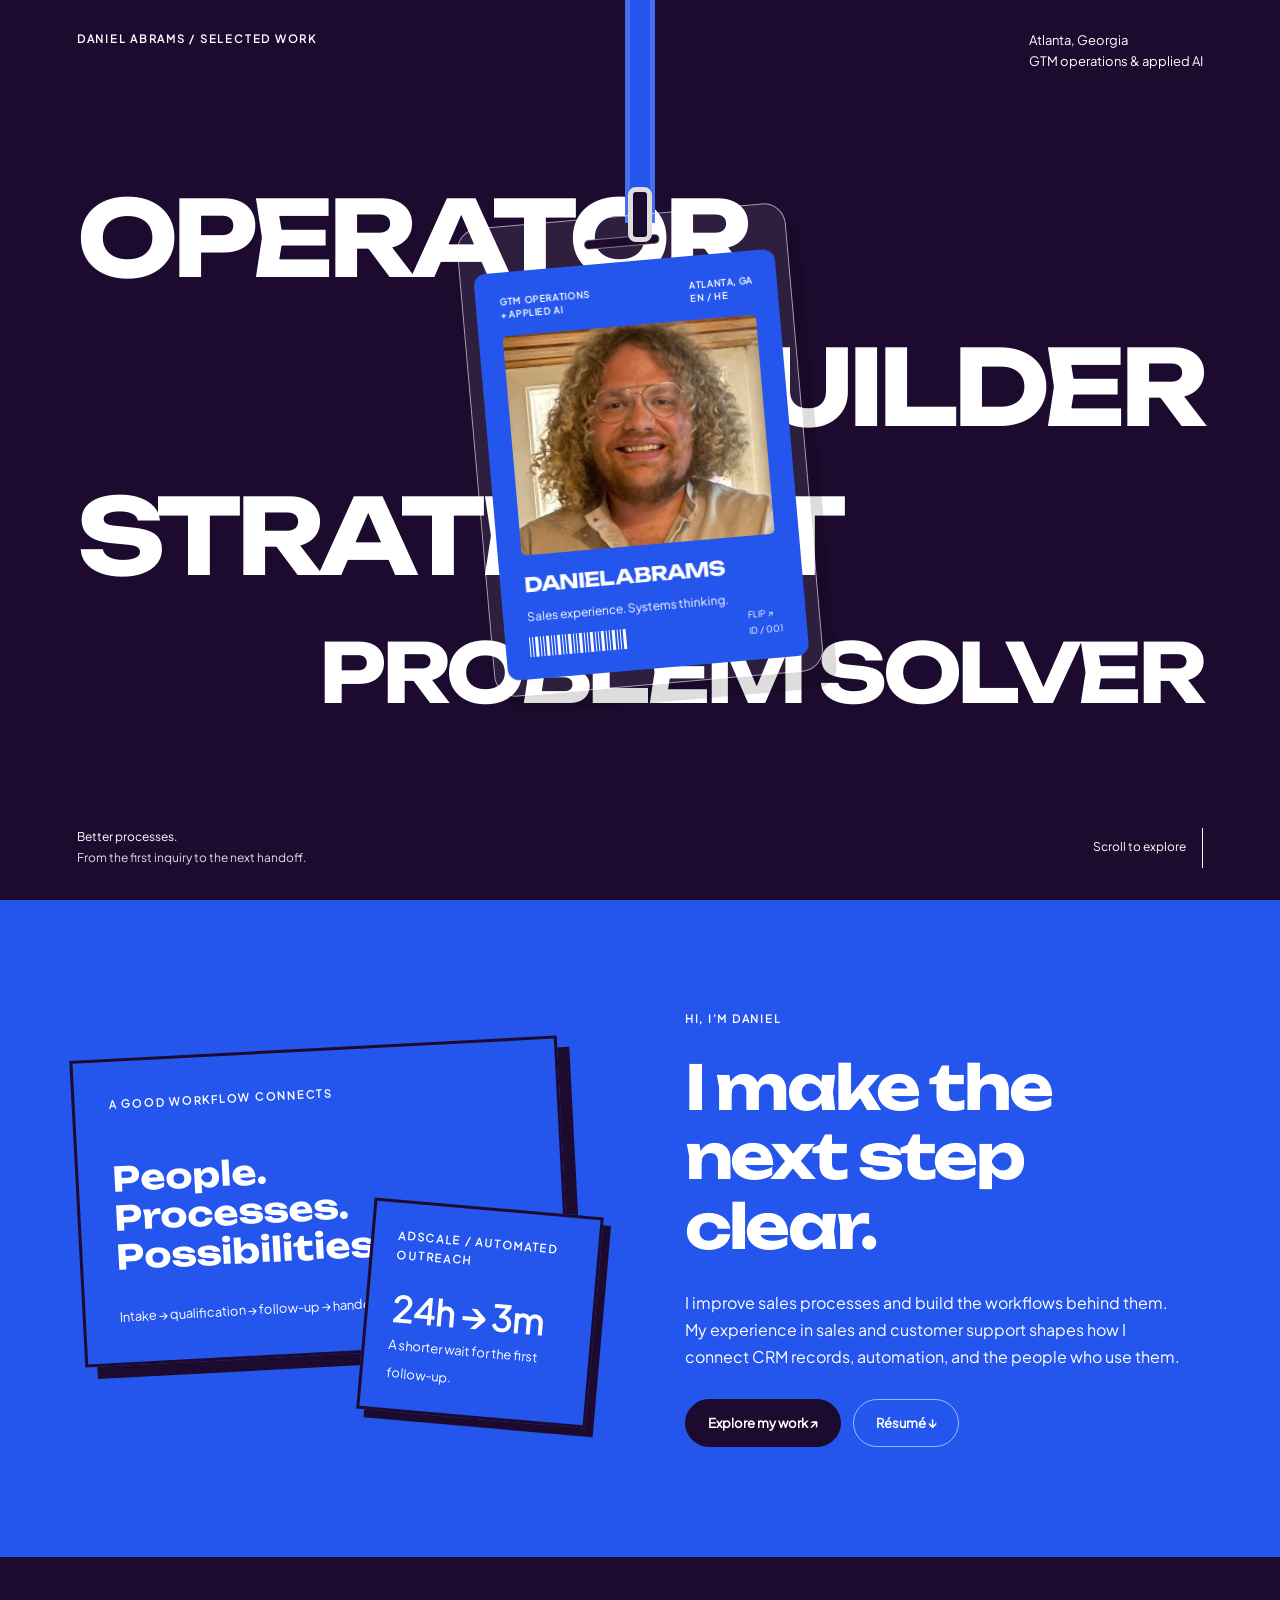
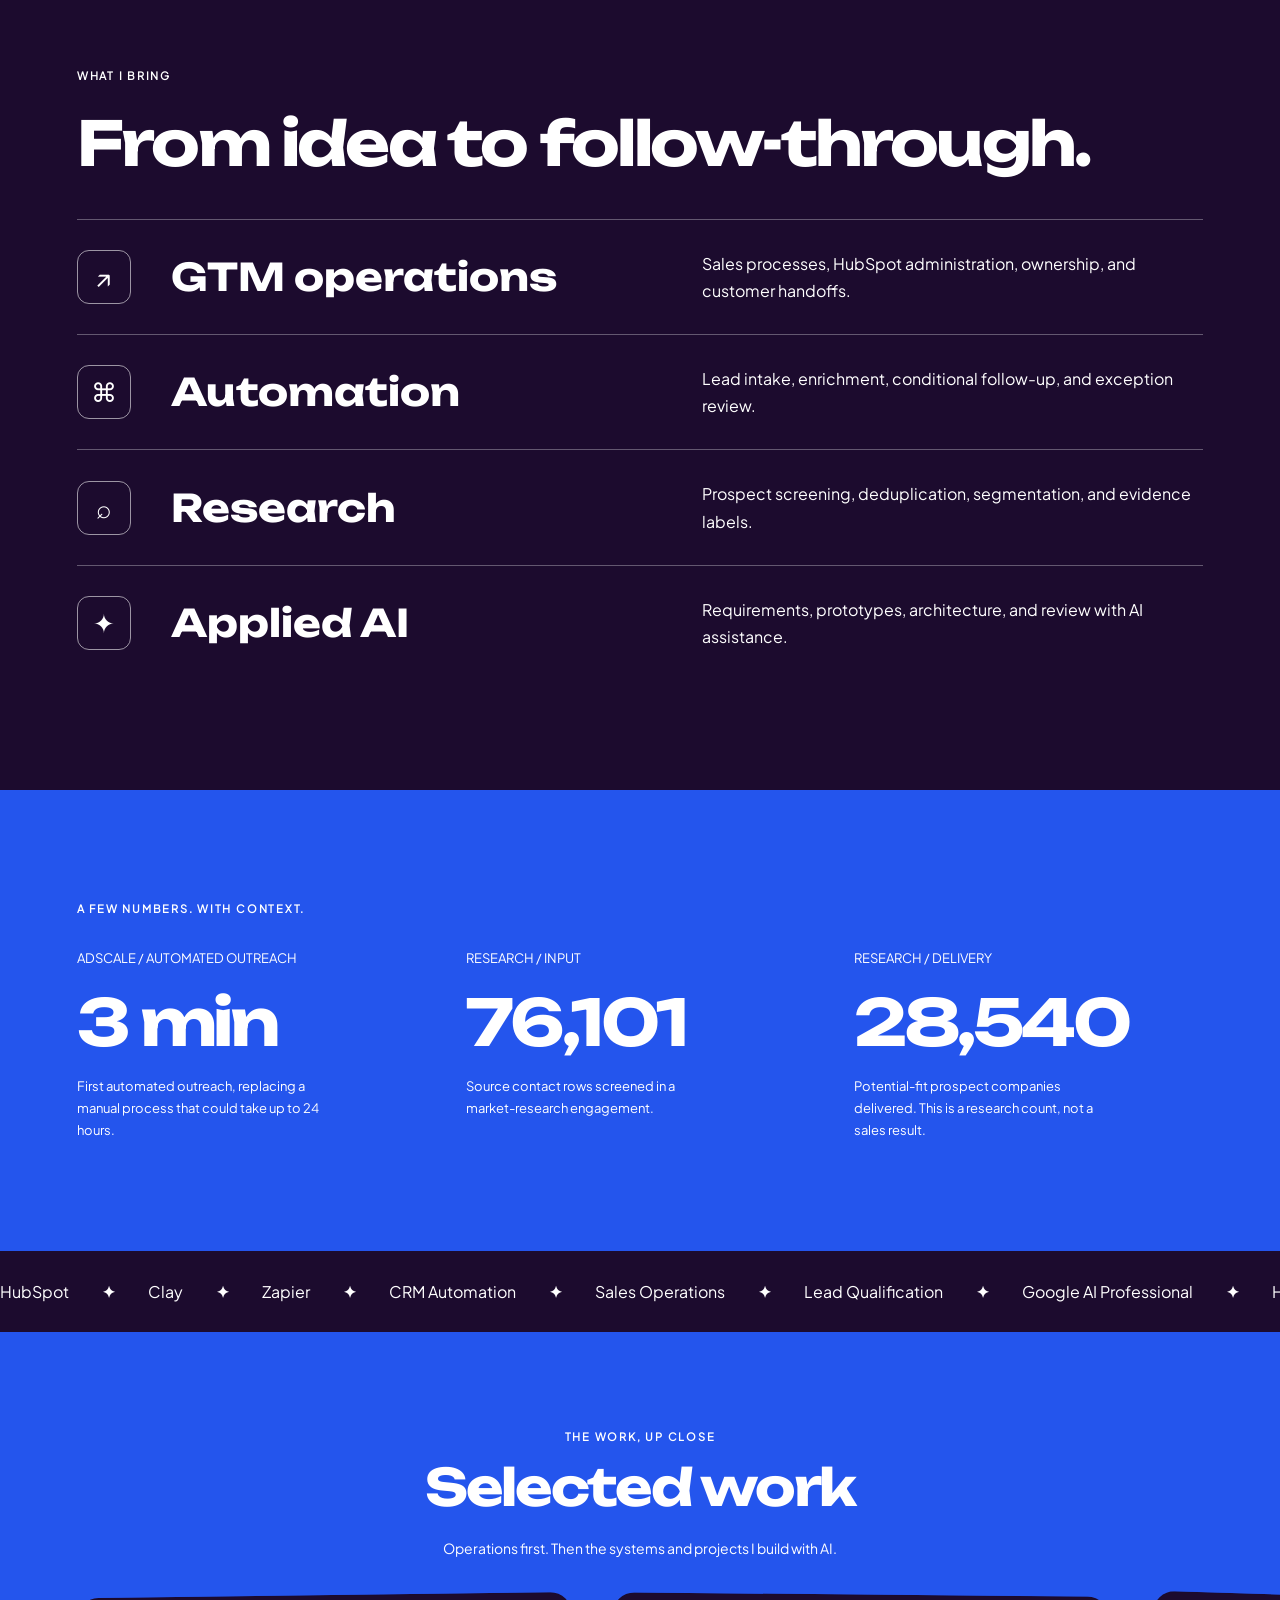
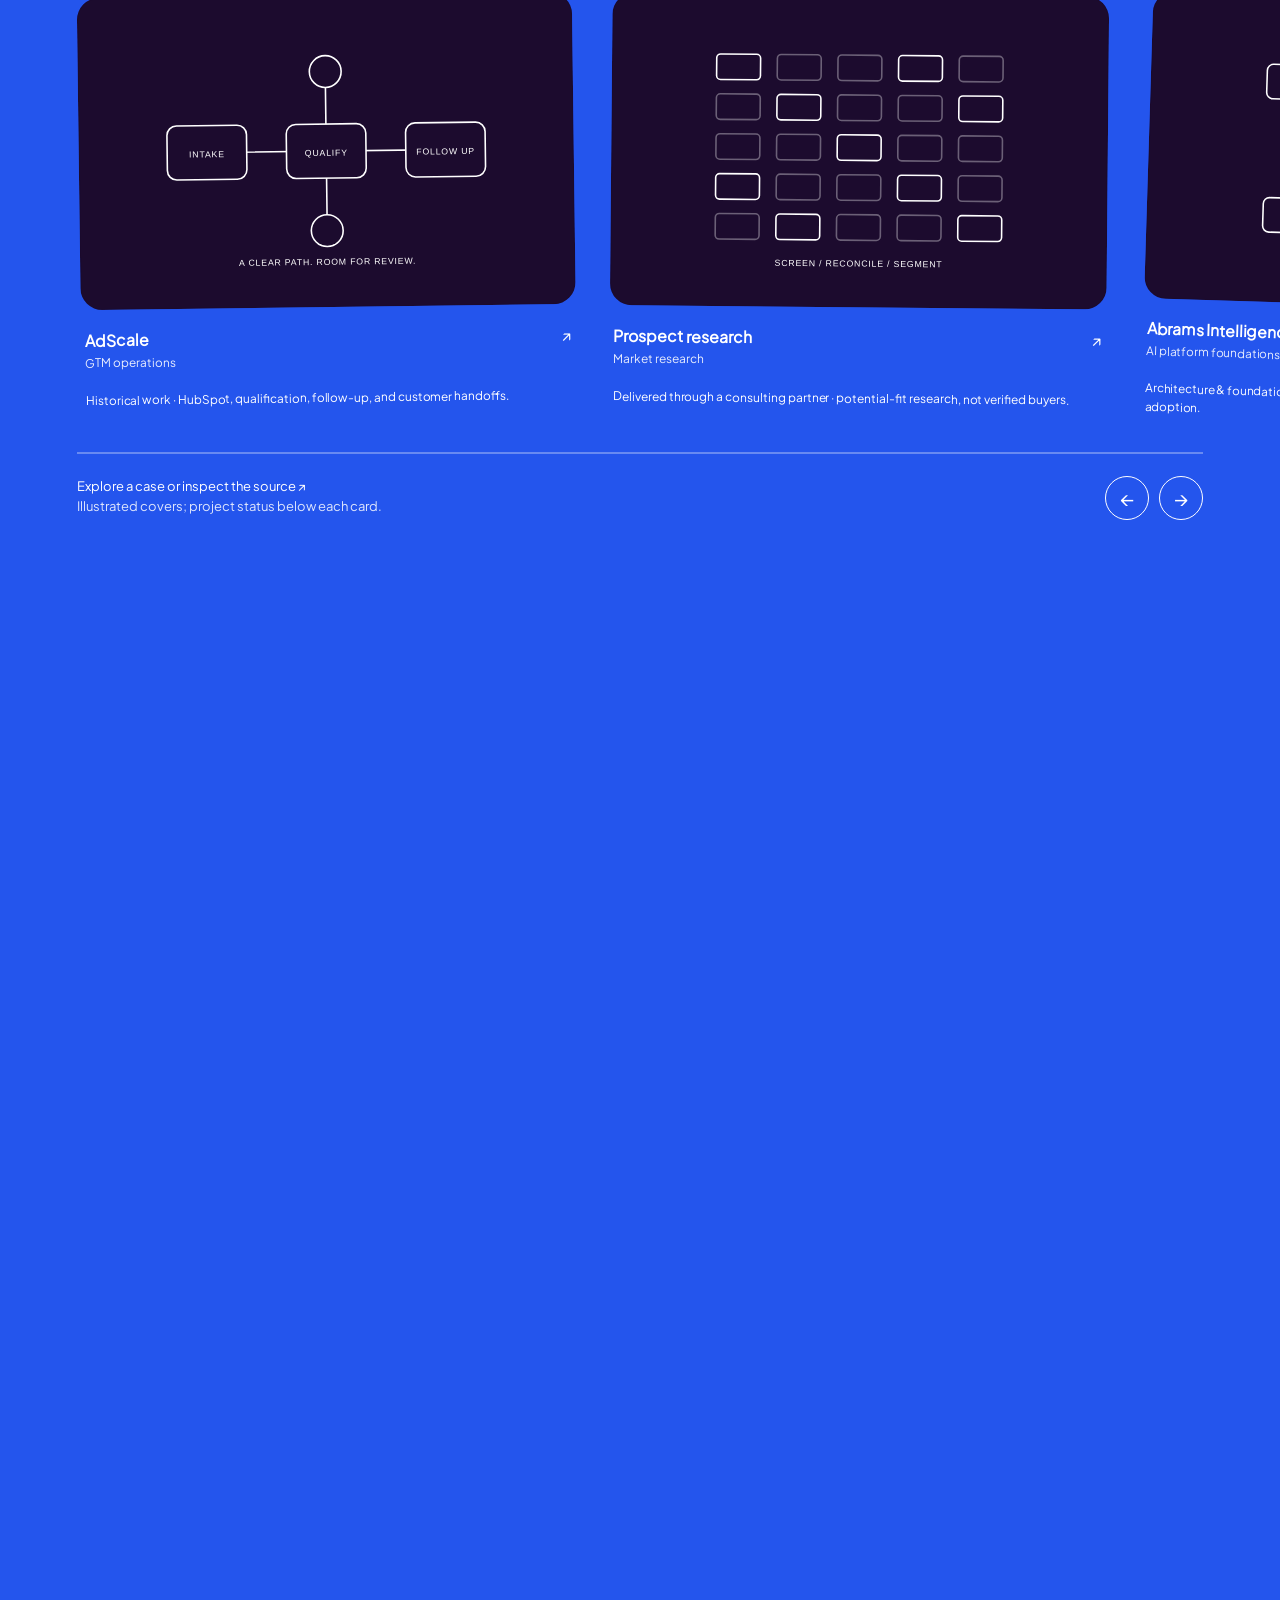
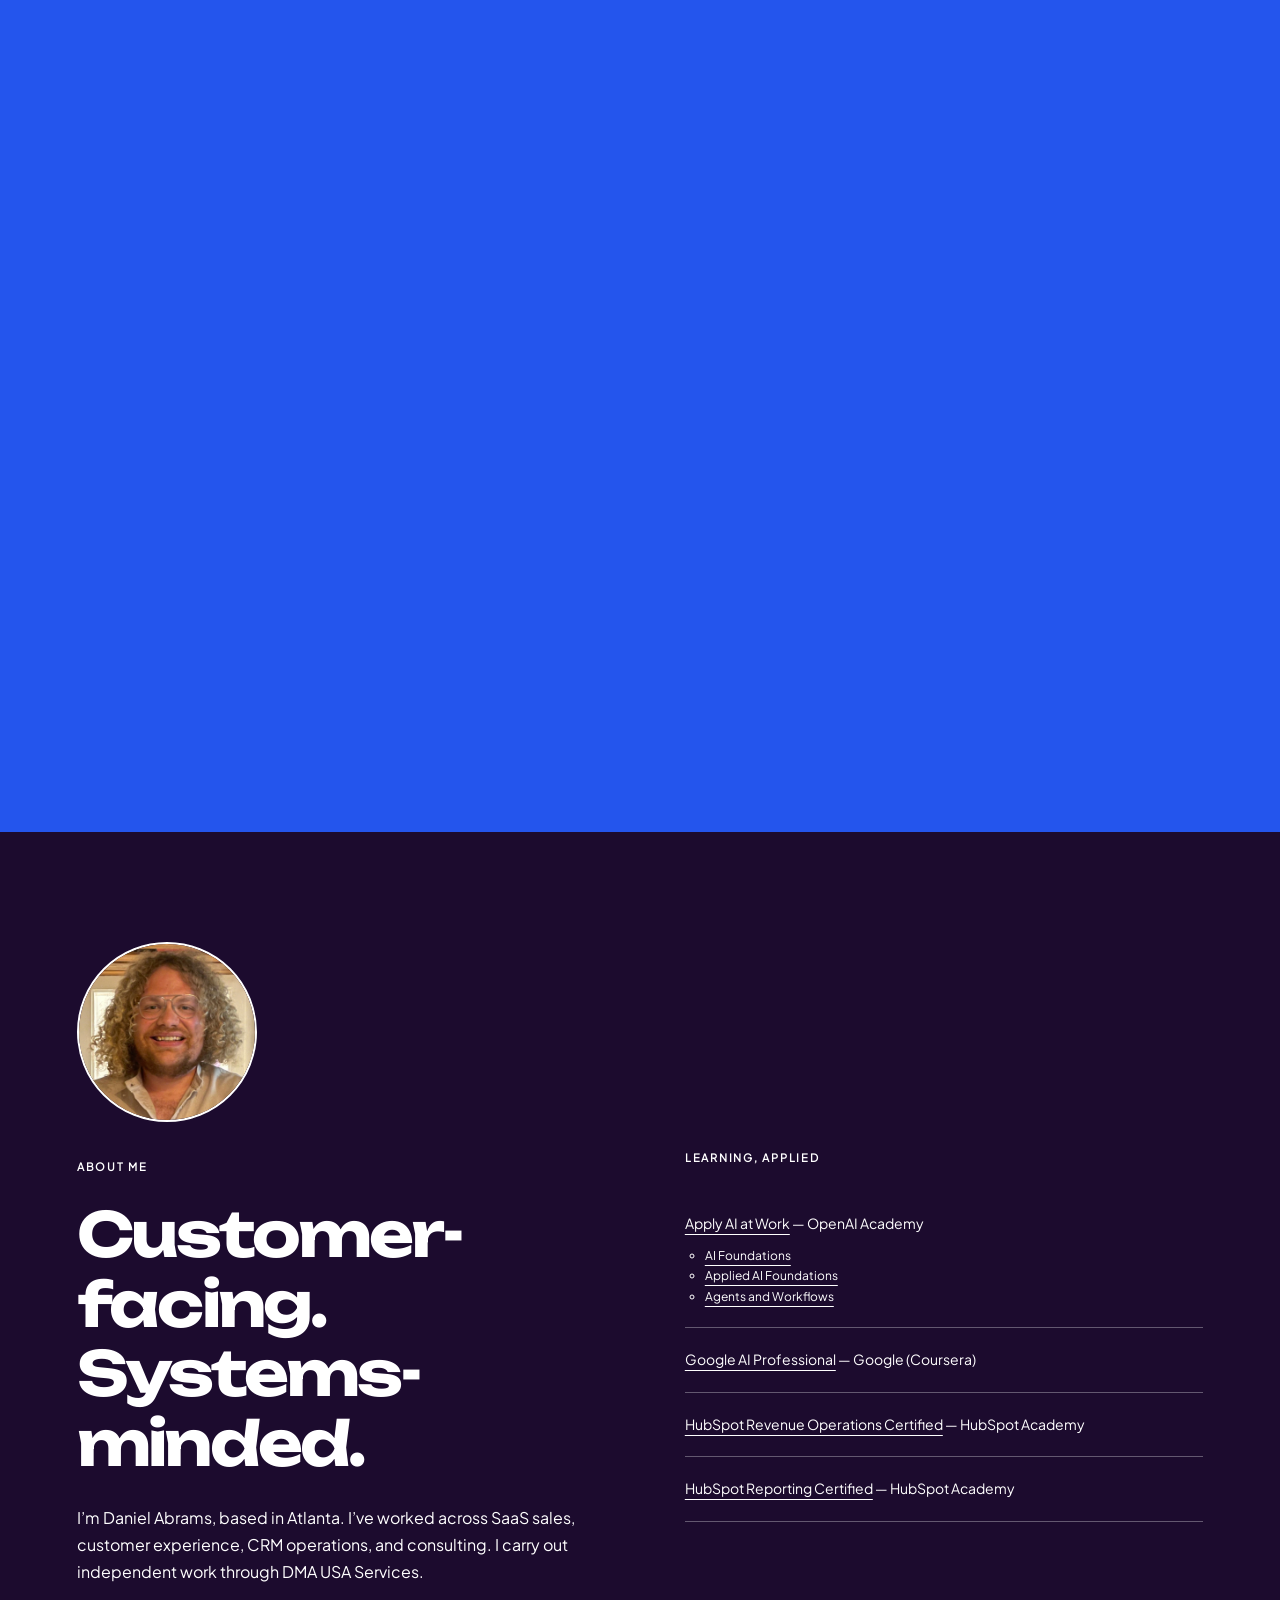
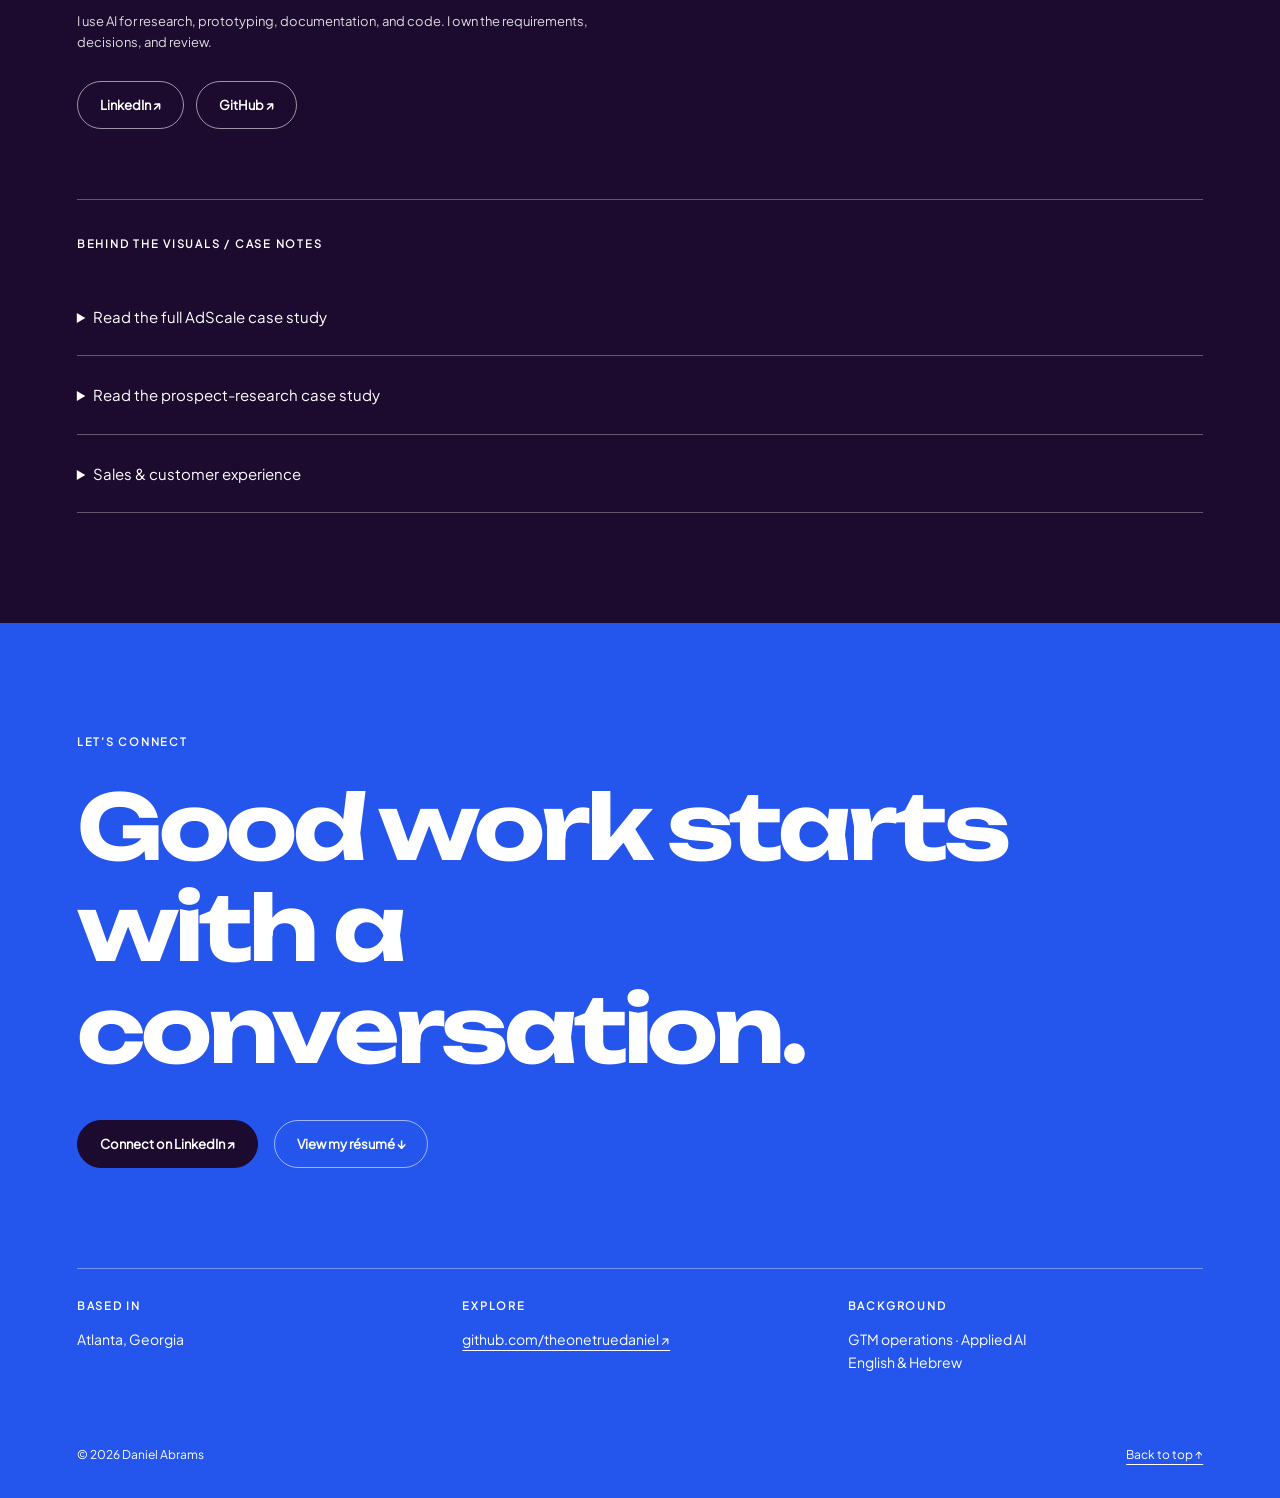
==== index.html @ 063e01b6 "Clarify portfolio roles and show verified skills and AI credentials" ====
<!doctype html>
<html lang="en"><head><meta charset="utf-8"><meta name="viewport" content="width=device-width,initial-scale=1">
<meta name="description" content="Daniel Abrams — GTM operations, CRM automation and applied AI. Real work, clear handoffs, and projects you can inspect.">
<meta name="theme-color" content="#1c0b2e"><title>Daniel Abrams | GTM Operations & Applied AI</title>
<style>@font-face {
  font-family: 'Unbounded';
  font-style: normal;
  font-weight: 700;
  font-display: swap;
  src: url([data-uri]) format('truetype');
}
@font-face {
  font-family: 'Plus Jakarta Sans';
  font-style: normal;
  font-weight: 400;
  font-display: swap;
  src: url([data-uri]) format('truetype');
}

:root{--purple:#1c0b2e;--blue:#2455ed;--ease:cubic-bezier(.2,.8,.2,1);--gutter:clamp(24px,6vw,96px)}
*{box-sizing:border-box}html{scroll-behavior:smooth;scroll-padding-top:100px}body{margin:0;background:var(--purple);color:var(--blue);font:16px/1.7 'Plus Jakarta Sans',Arial,sans-serif}a{color:inherit;text-underline-offset:5px}button{font:inherit;color:inherit}a,button,summary{-webkit-tap-highlight-color:transparent}a:focus-visible,button:focus-visible,summary:focus-visible{outline:3px solid currentColor;outline-offset:6px}button{cursor:pointer}h1,h2,h3,p{margin:0}h1,h2,.display{font-family:Unbounded,'Arial Black',sans-serif;font-weight:700;letter-spacing:-.045em;line-height:1.13}h2{font-size:clamp(32px,4.8vw,64px)}p+p{margin-top:18px}section{padding:110px var(--gutter)}.blue{background:var(--blue);color:var(--purple)}.purple{background:var(--purple);color:var(--blue)}.kicker{font-size:11px;letter-spacing:.16em;text-transform:uppercase;font-weight:700;display:block;margin-bottom:24px}.small{font-size:13px;line-height:1.6}.muted{opacity:.72}.skip{position:fixed;top:-100px;left:24px;background:var(--blue);color:var(--purple);padding:12px;z-index:30}.skip:focus{top:16px}.pill{display:inline-flex;align-items:center;justify-content:center;gap:12px;padding:12px 22px;border:1px solid currentColor;border-radius:100px;text-decoration:none;min-height:48px;font-size:13px;font-weight:700;transition:transform .25s var(--ease)}.pill:hover{transform:translateY(-3px)}.solid{background:var(--purple);color:var(--blue);border-color:var(--purple)}.dot{width:7px;height:7px;border-radius:50%;background:#7cc576;display:inline-block;flex-shrink:0}.nav{position:fixed;z-index:20;top:20px;left:50%;transform:translate(-50%,-110px);opacity:0;visibility:hidden;display:flex;align-items:center;gap:28px;padding:8px 10px 8px 24px;border:1px solid #ffffff47;background:#1c0b2ee6;backdrop-filter:blur(18px);border-radius:100px;transition:transform .5s var(--ease),opacity .5s,visibility .5s;color:var(--blue);white-space:nowrap;font-size:13px}.nav.visible{transform:translate(-50%,0);opacity:1;visibility:visible}.nav a{text-decoration:none;min-height:44px;display:inline-flex;align-items:center}.nav .contact{background:var(--blue);color:var(--purple);padding:8px 18px;border-radius:100px;gap:8px}.logo{font-weight:700;font-size:17px}.intro{height:max(850px,100svh);position:relative;overflow:hidden;padding:0 var(--gutter);display:flex;align-items:center;justify-content:center}.intro-top{position:absolute;top:30px;left:var(--gutter);right:var(--gutter);display:flex;justify-content:space-between}.hero-words{position:absolute;inset:0;display:grid;align-content:center;gap:30px;pointer-events:none}.hero-words span{display:block;font-family:Unbounded,'Arial Black',sans-serif;font-weight:700;font-size:clamp(38px,8.2vw,128px);line-height:1;letter-spacing:-.055em;overflow:hidden;padding:7px var(--gutter)}.hero-words span:nth-child(even){text-align:right}.hero-words b{display:block;animation:word-in .9s var(--ease) both;animation-delay:calc(var(--i)*110ms)}.badge-rig{position:relative;width:330px;perspective:1200px;z-index:2;animation:drop 2.4s var(--ease) both;transform-origin:50% -450px}.lanyard{height:650px;width:30px;background:var(--blue);position:absolute;bottom:calc(100% - 8px);left:calc(50% - 15px);border-inline:5px solid #ffffff25}.clip{position:absolute;top:-28px;left:calc(50% - 12px);width:24px;height:55px;border:5px solid #ddd;border-radius:8px;z-index:3;background:var(--purple)}.badge{position:relative;border:1px solid #ffffff90;border-radius:22px;padding:13px;background:#ffffff15;box-shadow:12px 18px 0 #00000022;transform:rotate(-5deg);height:470px}.slot{width:76px;height:10px;background:var(--purple);border:1px solid #ffffff70;border-radius:10px;margin:7px auto 15px}.flip{height:408px;width:100%;position:relative;display:block;appearance:none;background:none;border:0;padding:0;perspective:1200px;border-radius:12px}.face{position:absolute;inset:0;background:var(--blue);color:var(--purple);border-radius:12px;padding:24px;backface-visibility:hidden;transition:transform .95s cubic-bezier(.65,0,.25,1);text-align:left;overflow:hidden}.front{transform:rotateY(0)}.back{transform:rotateY(-180deg)}.flipped .front{transform:rotateY(180deg)}.flipped .back{transform:rotateY(0)}.badge-label{display:flex;justify-content:space-between;font-size:9px;font-weight:700;letter-spacing:.07em;line-height:1.4}.monogram{font:700 116px/1 Unbounded,'Arial Black',sans-serif;letter-spacing:-.09em;margin:40px 0 32px;border-bottom:2px solid var(--purple);padding-bottom:30px}.badge-name{font:700 20px/1.2 Unbounded,Arial,sans-serif;letter-spacing:-.04em}.badge-role{font-size:12px;margin-top:8px}.badge-bottom{position:absolute;bottom:22px;left:24px;right:24px;display:flex;justify-content:space-between;align-items:end;font-size:9px}.barcode{display:flex;gap:3px;height:24px}.barcode i{background:var(--purple);width:2px}.barcode i:nth-child(3n){width:5px}.back h2{font-size:23px;margin:25px 0}.back-row{border-top:1px solid var(--purple);padding:14px 0;font-size:11px}.back-row strong{display:block;font-size:15px}.signature{font:italic 24px/1.3 Georgia,serif;margin-top:18px}.intro-bottom{position:absolute;bottom:32px;left:var(--gutter);right:var(--gutter);display:flex;justify-content:space-between;gap:24px;font-size:12px}.scroll{text-decoration:none;display:flex;gap:16px;align-items:center}.scroll:after{content:'';display:block;width:1px;height:40px;background:var(--blue);animation:pulse 2s ease-in-out infinite}.two-col{display:grid;grid-template-columns:1fr 1fr;gap:clamp(40px,7vw,110px);align-items:center}.about-copy p{max-width:500px;margin-top:28px}.collage{position:relative;padding:20px 30px 60px 0;min-height:400px}.paper{border:3px solid var(--purple);box-shadow:12px 12px 0 var(--purple);background:var(--blue);padding:34px;transform:rotate(-3deg)}.paper h3{font:700 34px/1.15 Unbounded,Arial,sans-serif;margin:45px 0 25px}.mini-paper{position:absolute;right:0;bottom:10px;padding:24px;border:3px solid var(--purple);background:var(--blue);box-shadow:8px 8px 0 var(--purple);transform:rotate(5deg);max-width:230px}.mini-paper strong{font-size:35px;line-height:1.2;display:block}.service-head{display:flex;justify-content:space-between;align-items:end;gap:32px;margin-bottom:40px}.services-row{display:grid;grid-template-columns:64px 1fr 1fr;gap:30px;align-items:center;padding:30px 0;border-top:1px solid #ffffff50}.services-row h3{font:700 clamp(21px,3vw,38px)/1.2 Unbounded,Arial,sans-serif;transition:transform .3s}.icon{width:54px;height:54px;display:grid;place-items:center;border:1px solid var(--blue);border-radius:12px;font-size:26px;transition:transform .3s}.services-row:hover .icon{transform:rotate(-12deg) scale(1.1)}.services-row:hover h3{transform:translateX(10px)}.stats{display:grid;grid-template-columns:repeat(3,1fr);gap:40px}.stat strong{font:700 clamp(35px,5vw,68px)/1.2 Unbounded,Arial,sans-serif;letter-spacing:-.055em;display:block;margin:14px 0}.stat p{font-size:13px;max-width:250px}.tools{padding:27px 0;overflow:hidden}.marquee{display:flex;width:max-content;gap:30px;animation:marquee 35s linear infinite;font-size:16px}.marquee span{white-space:nowrap}.star{padding-inline:30px}.work{padding:0;position:relative}.work-sticky{padding:100px 0 60px;overflow:hidden}.work-heading{padding:0 var(--gutter);text-align:center;margin-bottom:54px}.work-heading p{margin-top:20px;font-size:14px}.track{display:flex;gap:32px;padding-inline:var(--gutter);width:max-content;will-change:transform}.project{width:min(76vw,500px);flex-shrink:0;transform-origin:center;transition:transform .15s linear}.project a{text-decoration:none}.art{aspect-ratio:1.2;border-radius:22px;border:1px solid #1c0b2e35;overflow:hidden;background:var(--purple);color:var(--blue);padding:36px;display:flex;flex-direction:column;justify-content:center;position:relative}.art svg{width:100%;height:100%;display:block}.project-caption{display:flex;justify-content:space-between;gap:12px;padding:17px 4px}.project-caption h3{font-size:16px;font-weight:600}.project-caption p{font-size:12px;opacity:.75}.project-note{font-size:12px;line-height:1.6;padding-inline:4px}.project a:focus-visible{display:block;border-radius:22px}.progress{height:2px;background:#1c0b2e30;margin:38px var(--gutter) 0}.progress span{display:block;background:var(--purple);height:100%;width:0}.work-controls{display:flex;justify-content:space-between;padding:22px var(--gutter) 0;gap:20px}.work-controls button{border:1px solid var(--purple);background:none;min-width:44px;height:44px;border-radius:50%;font-size:20px}.work-controls div{display:flex;gap:10px}.work-static .track{width:auto;overflow-x:auto;scroll-snap-type:x mandatory;transform:none!important;padding-bottom:20px}.work-static .project{scroll-snap-align:center;transform:none!important}.work-static .progress{display:none}.work-static .work-controls{padding-top:0}.about-me p{margin-top:26px;max-width:530px}.credential-list{list-style:none;padding:0;margin:0}.credential-list>li{padding:20px 0;border-bottom:1px solid #ffffff50;font-size:14px}.credential-list ul{padding-left:20px;font-size:12px;margin-top:10px}.socials{display:flex;flex-wrap:wrap;gap:12px;margin-top:28px}.cases{margin-top:70px;padding-top:35px;border-top:1px solid #ffffff50}.cases details{border-bottom:1px solid #ffffff50;padding:14px 0}.cases summary{cursor:pointer;font-size:15px;padding:12px 0}.case-body{max-width:800px;padding:20px 0}.case-body h3{margin:24px 0 12px}.case-body p{font-size:14px}.links{display:flex;gap:22px;flex-wrap:wrap;margin-top:20px}.experience{padding:40px 0 0}.experience h2{font-size:28px}.experience>p{font-size:14px;margin-top:20px}.experience dl>div{border-top:1px solid #ffffff50;padding:20px 0;display:grid;grid-template-columns:1fr 2fr;gap:32px}.experience dt{font-weight:700;font-size:14px}.experience dd{margin:0;font-size:13px}.experience dd p{margin-top:8px}.contact-section{padding-bottom:32px}.contact-section h2{font-size:clamp(40px,7vw,100px);max-width:1000px}.contact-buttons{display:flex;gap:16px;flex-wrap:wrap;margin-top:40px}.contact-meta{display:grid;grid-template-columns:repeat(3,1fr);gap:30px;margin-top:100px;padding-top:28px;border-top:1px solid #1c0b2e50;font-size:14px}.contact-meta .kicker{margin-bottom:12px}footer{margin-top:70px;display:flex;justify-content:space-between;gap:25px;font-size:12px}.reveal{opacity:1}.js-motion .reveal{opacity:0;transform:translateY(40px);transition:opacity .8s var(--ease),transform .8s var(--ease)}.js-motion .reveal.seen{opacity:1;transform:none}@keyframes word-in{from{transform:translateY(110%)}to{transform:translateY(0)}}@keyframes drop{0%{transform:translateY(-120vh) rotate(14deg)}55%{transform:translateY(20px) rotate(-8deg)}75%{transform:translateY(-8px) rotate(4deg)}100%{transform:none}}@keyframes pulse{50%{transform:scaleY(.6);opacity:.4}}@keyframes marquee{to{transform:translateX(-50%)}}
@media(min-width:900px){.work-scroll{height:300vh}.work-scroll .work-sticky{position:sticky;top:0;min-height:100svh}}
@media(max-width:899px){section{padding-block:85px}.intro{height:max(850px,100svh)}.intro-top .small{max-width:150px;text-align:right}.hero-words{align-content:initial;top:110px;gap:12px}.hero-words span{font-size:clamp(31px,8vw,67px)}.hero-words span:nth-child(3){margin-top:475px}.badge-rig{width:270px;margin-top:15px}.badge{height:399px;padding:10px}.face{padding:20px}.flip{height:342px}.monogram{font-size:92px;margin:25px 0 25px;padding-bottom:25px}.badge-name{font-size:17px}.badge-bottom{bottom:17px;left:20px;right:20px}.back h2{font-size:20px;margin:14px 0}.back-row{padding:10px 0}.signature{font-size:21px}.two-col{grid-template-columns:1fr}.collage{max-width:480px;width:100%;margin:auto}.services-row{grid-template-columns:44px 1fr;gap:20px}.services-row p{grid-column:2;font-size:14px}.icon{width:44px;height:44px}.service-head{display:block}.service-head p{margin-top:20px}.stats{grid-template-columns:1fr;gap:36px}.stat{border-bottom:1px solid #1c0b2e40;padding-bottom:28px}.stat p{max-width:100%}.art{padding:22px}.work-sticky{padding-top:85px}.work-heading{text-align:left}.nav{gap:18px;padding-left:18px;top:12px;font-size:12px;max-width:calc(100% - 28px)}.nav .contact{padding-inline:14px}.contact-meta{grid-template-columns:1fr;gap:30px;margin-top:65px}.experience dl>div{grid-template-columns:1fr;gap:8px}.intro-bottom{align-items:end}.intro-bottom p{max-width:220px}.contact-section h2{font-size:clamp(36px,9vw,65px)}}
@media(prefers-reduced-motion:reduce){html{scroll-behavior:auto}*,*:before,*:after{animation:none!important;transition:none!important}.hero-words b{transform:none}.js-motion .reveal{opacity:1;transform:none}.marquee{width:auto;flex-wrap:wrap;padding-inline:var(--gutter);gap:10px}.marquee>span:nth-child(2){display:none}.star{padding-inline:10px}.project{transform:none!important}}
@media print{.nav,.intro,.tools,.work-controls{display:none}section{padding:25px}.work{height:auto!important}.work-sticky{position:static!important;padding:25px}.track{display:grid;width:auto;transform:none!important}.project{width:auto;transform:none!important}.art{display:none}.reveal{opacity:1!important;transform:none!important}}
.two-col{grid-template-columns:minmax(0,1fr) minmax(0,1fr)}.two-col>div{min-width:0}.badge-photo{width:100%;height:220px;object-fit:cover;object-position:50% 40%;display:block;margin:15px 0 17px;border-radius:5px}.about-photo{width:180px;height:180px;object-fit:cover;border-radius:50%;border:2px solid var(--blue);margin-bottom:28px}@media(max-width:899px){.two-col{grid-template-columns:minmax(0,1fr)}.paper{padding:24px}.paper h3{font-size:27px}.badge-photo{height:177px;margin:12px 0 13px}}@media(prefers-reduced-motion:reduce){.marquee span{white-space:normal}}
.barcode{gap:2px;height:20px}.barcode i{width:1px}.barcode i:nth-child(3n){width:3px}.work-scroll .work-sticky{padding:96px 0 24px}.work-scroll .work-heading{margin-bottom:32px}.work-scroll .work-heading .kicker{margin-bottom:12px}.work-scroll .work-heading h2{font-size:clamp(32px,4vw,56px)}.work-scroll .art{height:clamp(200px,35svh,360px);aspect-ratio:auto}.work-scroll .progress{margin-top:24px}@media(max-width:899px){.intro{height:max(960px,100svh)}.intro-top>.kicker{max-width:140px;font-size:10px}.badge-rig{position:absolute;top:260px;margin-top:0}.hero-words span:nth-child(3){margin-top:385px}.badge-bottom{font-size:8px}.badge-role{font-size:10px}.intro-bottom p{max-width:200px}.intro-bottom{bottom:28px}}

body,.purple,.blue{color:#fff}.blue{background:var(--blue)}.solid{color:#fff}.nav{color:#fff}.nav .contact{background:var(--blue);color:#fff}.face{color:#fff}.barcode i{background:#fff}.back-row{border-color:#ffffff80}.scroll:after{background:#fff}.icon{border-color:#ffffff90}.art{color:#fff}.art svg g[stroke]{stroke:#fff}.art svg g[fill]:not([fill="none"]){fill:#fff}.work-controls button{border-color:#fff}.progress{background:#ffffff50}.progress span{background:#fff}.about-photo{border-color:#fff}.contact-meta{border-color:#ffffff60}.skip{color:#fff}.pill:not(.solid){border-color:#ffffff90}.back{display:flex;flex-direction:column}.back h2{font-size:23px;margin:12px 0}.back-row{padding:10px 0;font-size:11px;line-height:1.5}.back-row strong{font-size:14px;line-height:1.5;margin-bottom:3px}.back .signature{font-size:20px;margin-top:12px}.back .badge-bottom{position:static;margin-top:auto;padding-top:14px;line-height:1.5;font-size:8px}.muted{opacity:.85}.project-caption p{opacity:.9}.intro-top{gap:32px}.nav{top:calc(12px + env(safe-area-inset-top,0px))}
@media(max-width:899px){
  .intro{height:max(960px,100svh)}.intro-top{top:24px;gap:52px}.intro-top .small{font-size:11px;line-height:1.55;max-width:142px}.intro-top>.kicker{font-size:9px;line-height:1.7;max-width:135px}
  .hero-words{display:block;top:112px;z-index:3}.hero-words span{position:absolute;left:0;right:0;padding:4px var(--gutter);font-size:clamp(26px,7.7vw,62px);line-height:1.2}.hero-words span:nth-child(1){top:0}.hero-words span:nth-child(2){top:60px}.hero-words span:nth-child(3){top:646px;margin-top:0}.hero-words span:nth-child(4){top:700px}
  .badge-rig{top:255px;width:min(74vw,300px);animation-duration:1.6s}.badge{height:450px;transform:rotate(-3deg);padding:11px}.flip{height:392px}.face{padding:21px}.badge-photo{height:205px;margin:15px 0}.badge-name{font-size:clamp(14px,4vw,18px)}.badge-role{font-size:11px;line-height:1.5}.badge-bottom{bottom:21px;left:21px;right:21px}.back h2{font-size:22px;margin:12px 0}.back-row{font-size:12px;line-height:1.5;padding:13px 0}.back-row strong{font-size:15px}.back .signature{display:none}.back .badge-bottom{padding-top:12px;font-size:8px}
  .intro-bottom{bottom:24px;align-items:center;gap:24px;font-size:11px}.intro-bottom p{max-width:200px}.scroll{gap:10px;flex-shrink:0}.scroll:after{height:30px}
  .collage{display:grid;gap:26px;min-height:0;padding:6px 10px 15px 0}.paper{padding:28px 24px;transform:rotate(-2deg);box-shadow:7px 7px 0 var(--purple)}.paper h3{font-size:clamp(24px,6.8vw,38px);margin:24px 0}.paper .kicker{font-size:10px}.paper .small{font-size:11px}.mini-paper{position:relative;right:auto;bottom:auto;justify-self:end;width:86%;max-width:none;transform:rotate(2deg);padding:22px;box-shadow:6px 6px 0 var(--purple)}.mini-paper .kicker{font-size:10px;margin-bottom:16px}.mini-paper strong{font-size:32px}.mini-paper .small{font-size:12px}
  .nav{width:calc(100% - 32px);max-width:400px;gap:12px;justify-content:space-between;padding:7px 8px 7px 18px;font-size:13px}.nav .contact{min-height:44px;padding:8px 14px}.nav .logo{font-size:16px}.two-col{gap:48px}section{padding-block:72px}.work-sticky{padding-top:90px}.services-row h3{font-size:clamp(20px,5.5vw,32px)}.contact-section h2{font-size:clamp(30px,8.3vw,60px)}.track{gap:22px}.project{width:min(83vw,500px)}.project-caption h3{font-size:15px}.work-controls{align-items:center}.work-controls .small{max-width:220px;font-size:11px}.work-controls div{flex-shrink:0}.credential-list a{overflow-wrap:anywhere}.intro-bottom,.contact-section{padding-bottom:env(safe-area-inset-bottom,0px)}
}
@media(max-width:359px){.badge-rig{width:260px;top:252px}.face{padding:19px}.badge-photo{height:200px}.badge-name{font-size:15px}.back-row{font-size:11px}.nav{gap:8px;font-size:12px;padding-left:14px}.nav .contact{padding-inline:12px}.intro-top{gap:35px}.intro-top .small{font-size:10px}.hero-words span{font-size:25px}.intro-bottom{font-size:10px;gap:12px}.intro-bottom p{max-width:165px}.service-head h2{font-size:28px}.about-copy h2{font-size:29px}}

@media(max-width:899px){
 .intro{display:grid;grid-template-columns:minmax(0,1fr);grid-template-rows:repeat(7,auto);align-content:start;justify-content:stretch;gap:12px;height:auto;min-height:100svh;padding:28px var(--gutter) 36px;overflow:hidden}
 .intro-top{grid-row:1;position:relative;top:auto;left:auto;right:auto;align-items:start;gap:45px;margin-bottom:20px}
 .hero-words{display:contents}.hero-words span{position:relative;left:auto;right:auto;top:auto!important;padding:0;line-height:1.15;font-size:clamp(26px,7.7vw,62px);margin:0!important;z-index:3}
 .hero-words span:nth-child(1){grid-row:2}.hero-words span:nth-child(2){grid-row:3}.hero-words span:nth-child(3){grid-row:5}.hero-words span:nth-child(4){grid-row:6}
 .badge-rig{grid-row:4;position:relative;top:auto;margin:18px auto 30px;justify-self:center;max-width:100%}
 .intro-bottom{grid-row:7;position:relative;left:auto;right:auto;bottom:auto;display:flex;flex-direction:column;align-items:start;gap:12px;margin-top:20px;padding:0;font-size:12px}
 .intro-bottom p{max-width:270px}.intro-bottom .scroll{align-self:flex-end;font-size:12px}.intro-bottom .scroll:after{height:24px}
 .back .signature{display:none!important}.back .badge-bottom{flex-shrink:0}.back-row{flex-shrink:0}
}

.hero-words span:last-child{font-size:clamp(32px,6.4vw,98px)}.hero-words b{white-space:nowrap}.marquee{gap:0;animation-duration:60s}
.face{-webkit-backface-visibility:hidden;transition:transform .95s cubic-bezier(.65,0,.25,1),visibility 0s .475s}.front{visibility:visible}.back{visibility:hidden}.flipped .front{visibility:hidden}.flipped .back{visibility:visible}
@media(max-width:899px){.hero-words span:last-child{font-size:clamp(20px,6.3vw,50px)}}
</style></head><body id="top">
<a class="skip" href="#work">Skip to selected work</a>
<nav class="nav" aria-label="Main navigation"><a class="logo" href="#top" aria-label="Daniel Abrams, back to top">da✦</a><a href="#work">Work</a><a href="#about_me">About</a><a class="contact" href="#contact"><span class="dot" aria-hidden="true"></span>Let’s talk</a></nav>
<main>
<section class="intro purple" id="intro" aria-label="Daniel Abrams introduction">
<div class="intro-top"><span class="kicker">Daniel Abrams / Selected work</span><span class="small">Atlanta, Georgia<br>GTM operations & applied AI</span></div>
<h1 class="hero-words"><span><b style="--i:0">OPERATOR</b></span><span><b style="--i:1">BUILDER</b></span><span><b style="--i:2">STRATEGIST</b></span><span><b style="--i:3">PROBLEM SOLVER</b></span></h1>
<div class="badge-rig"><div class="lanyard" aria-hidden="true"></div><div class="clip" aria-hidden="true"></div><div class="badge"><div class="slot" aria-hidden="true"></div>
<button class="flip" aria-label="Flip Daniel’s ID card to see what he does" aria-pressed="false"><span class="face front"><span class="badge-label"><span>GTM OPERATIONS<br>+ APPLIED AI</span><span>ATLANTA, GA<br>EN / HE</span></span><img class="badge-photo" src="[data-uri]" alt="Daniel Abrams smiling, with curly hair and glasses" width="800" height="800"><span class="badge-name">DANIEL ABRAMS</span><span class="badge-role" style="display:block">Sales experience. Systems thinking.</span><span class="badge-bottom"><span class="barcode" aria-hidden="true"><i></i><i></i><i></i><i></i><i></i><i></i><i></i><i></i><i></i><i></i><i></i><i></i><i></i><i></i><i></i><i></i><i></i><i></i><i></i><i></i><i></i><i></i><i></i><i></i><i></i><i></i><i></i></span><span>FLIP ↗<br>ID / 001</span></span></span>
<span class="face back" aria-hidden="true"><span class="badge-label">THE WORK BEHIND THE WORK</span><h2>What I do</h2><span class="back-row" style="display:block"><strong>Operate</strong>HubSpot, sales processes, customer handoffs</span><span class="back-row" style="display:block"><strong>Build</strong>Automation, workflows, AI-assisted prototypes</span><span class="back-row" style="display:block"><strong>Research</strong>Prospect screening, data quality, evidence</span><span class="signature" style="display:block">Make the next step clear.</span><span class="badge-bottom">DANIEL ABRAMS / DMA USA SERVICES</span></span></button></div></div>
<div class="intro-bottom"><p>Better processes.<br><span class="muted">From the first inquiry to the next handoff.</span></p><a class="scroll" href="#about">Scroll to explore</a></div></section>
<section class="blue two-col" id="about"><div class="collage reveal" aria-label="Visual summary of Daniel’s operations work"><div class="paper"><span class="kicker">A good workflow connects</span><h3>People.<br>Processes.<br>Possibilities.</h3><span class="small">Intake → qualification → follow-up → handoff</span></div><div class="mini-paper"><span class="kicker">AdScale / automated outreach</span><strong>24h → 3m</strong><span class="small">A shorter wait for the first follow-up.</span></div></div><div class="about-copy reveal"><span class="kicker">Hi, I’m Daniel</span><h2>I make the next step clear.</h2><p>I improve sales processes and build the workflows behind them. My experience in sales and customer support shapes how I connect CRM records, automation, and the people who use them.</p><div class="socials"><a class="pill solid" href="#work">Explore my work ↗</a><a class="pill" href="Daniel_Abrams_GTM_Resume.pdf">Résumé ↓</a></div></div></section>
<section class="purple" id="services"><div class="service-head reveal"><div><span class="kicker">What I bring</span><h2>From idea to follow-through.</h2></div></div>
<div class="services-row reveal"><span class="icon" aria-hidden="true">↗</span><h3>GTM operations</h3><p>Sales processes, HubSpot administration, ownership, and customer handoffs.</p></div>
<div class="services-row reveal"><span class="icon" aria-hidden="true">⌘</span><h3>Automation</h3><p>Lead intake, enrichment, conditional follow-up, and exception review.</p></div>
<div class="services-row reveal"><span class="icon" aria-hidden="true">⌕</span><h3>Research</h3><p>Prospect screening, deduplication, segmentation, and evidence labels.</p></div>
<div class="services-row reveal"><span class="icon" aria-hidden="true">✦</span><h3>Applied AI</h3><p>Requirements, prototypes, architecture, and review with AI assistance.</p></div></section>
<section class="blue" id="stats"><span class="kicker reveal">A few numbers. With context.</span><div class="stats"><div class="stat reveal"><span class="small">ADSCALE / AUTOMATED OUTREACH</span><strong>3 min</strong><p>First automated outreach, replacing a manual process that could take up to 24 hours.</p></div><div class="stat reveal"><span class="small">RESEARCH / INPUT</span><strong data-count="76133">76,133</strong><p>Source contact rows screened in a market-research engagement.</p></div><div class="stat reveal"><span class="small">RESEARCH / DELIVERY</span><strong data-count="28552">28,552</strong><p>Potential-fit prospect companies delivered. This is a research count, not a sales result.</p></div></div></section>
<section class="purple tools" aria-label="Skills and credentials"><div class="marquee"><span>HubSpot <b class="star" aria-hidden="true">✦</b> Clay <b class="star" aria-hidden="true">✦</b> Zapier <b class="star" aria-hidden="true">✦</b> CRM Automation <b class="star" aria-hidden="true">✦</b> Sales Operations <b class="star" aria-hidden="true">✦</b> Lead Qualification <b class="star" aria-hidden="true">✦</b> Google AI Professional <b class="star" aria-hidden="true">✦</b> HubSpot Revenue Operations Certified <b class="star" aria-hidden="true">✦</b> HubSpot Reporting Certified <b class="star" aria-hidden="true">✦</b> OpenAI Academy — Apply AI at Work <b class="star" aria-hidden="true">✦</b> </span><span aria-hidden="true">HubSpot <b class="star" aria-hidden="true">✦</b> Clay <b class="star" aria-hidden="true">✦</b> Zapier <b class="star" aria-hidden="true">✦</b> CRM Automation <b class="star" aria-hidden="true">✦</b> Sales Operations <b class="star" aria-hidden="true">✦</b> Lead Qualification <b class="star" aria-hidden="true">✦</b> Google AI Professional <b class="star" aria-hidden="true">✦</b> HubSpot Revenue Operations Certified <b class="star" aria-hidden="true">✦</b> HubSpot Reporting Certified <b class="star" aria-hidden="true">✦</b> OpenAI Academy — Apply AI at Work <b class="star" aria-hidden="true">✦</b> </span></div></section>
<section class="blue work work-static" id="work" aria-labelledby="work-title"><div class="work-sticky"><div class="work-heading reveal"><span class="kicker">The work, up close</span><h2 id="work-title">Selected work</h2><p>Operations first. Then the systems and projects I build with AI.</p></div><div class="track" tabindex="0" aria-label="Selected projects; use arrow buttons or scroll horizontally"><article class="project"><a href="#adscale"><div class="art"><svg viewBox="0 0 420 300" role="img" aria-label="AdScale — conceptual project illustration" xmlns="http://www.w3.org/2000/svg"><g fill="none" stroke="#2455ed" stroke-width="2"><path d="M40 150H380M210 70v160"/><rect x="10" y="116" width="100" height="68" rx="12" fill="#1c0b2e"/><rect x="160" y="116" width="100" height="68" rx="12" fill="#1c0b2e"/><rect x="310" y="116" width="100" height="68" rx="12" fill="#1c0b2e"/><circle cx="210" cy="50" r="20"/><circle cx="210" cy="250" r="20"/></g><g fill="#2455ed" text-anchor="middle" font-family="Arial,sans-serif" font-size="11" letter-spacing="1"><text x="60" y="156">INTAKE</text><text x="210" y="156">QUALIFY</text><text x="360" y="156">FOLLOW UP</text><text x="210" y="293">A CLEAR PATH. ROOM FOR REVIEW.</text></g></svg></div><div class="project-caption"><div><h3>AdScale</h3><p>GTM operations</p></div><span aria-hidden="true">↗</span></div></a><p class="project-note">Historical work · HubSpot, qualification, follow-up, and customer handoffs.</p></article><article class="project"><a href="#prospecting"><div class="art"><svg viewBox="0 0 420 300" role="img" aria-label="Prospect research — conceptual project illustration" xmlns="http://www.w3.org/2000/svg"><g fill="none" stroke="#2455ed" stroke-width="2"><rect x="30" y="30" width="55" height="32" rx="5" opacity="1"/><rect x="106" y="30" width="55" height="32" rx="5" opacity="0.35"/><rect x="182" y="30" width="55" height="32" rx="5" opacity="0.35"/><rect x="258" y="30" width="55" height="32" rx="5" opacity="1"/><rect x="334" y="30" width="55" height="32" rx="5" opacity="0.35"/><rect x="30" y="80" width="55" height="32" rx="5" opacity="0.35"/><rect x="106" y="80" width="55" height="32" rx="5" opacity="1"/><rect x="182" y="80" width="55" height="32" rx="5" opacity="0.35"/><rect x="258" y="80" width="55" height="32" rx="5" opacity="0.35"/><rect x="334" y="80" width="55" height="32" rx="5" opacity="1"/><rect x="30" y="130" width="55" height="32" rx="5" opacity="0.35"/><rect x="106" y="130" width="55" height="32" rx="5" opacity="0.35"/><rect x="182" y="130" width="55" height="32" rx="5" opacity="1"/><rect x="258" y="130" width="55" height="32" rx="5" opacity="0.35"/><rect x="334" y="130" width="55" height="32" rx="5" opacity="0.35"/><rect x="30" y="180" width="55" height="32" rx="5" opacity="1"/><rect x="106" y="180" width="55" height="32" rx="5" opacity="0.35"/><rect x="182" y="180" width="55" height="32" rx="5" opacity="0.35"/><rect x="258" y="180" width="55" height="32" rx="5" opacity="1"/><rect x="334" y="180" width="55" height="32" rx="5" opacity="0.35"/><rect x="30" y="230" width="55" height="32" rx="5" opacity="0.35"/><rect x="106" y="230" width="55" height="32" rx="5" opacity="1"/><rect x="182" y="230" width="55" height="32" rx="5" opacity="0.35"/><rect x="258" y="230" width="55" height="32" rx="5" opacity="0.35"/><rect x="334" y="230" width="55" height="32" rx="5" opacity="1"/></g><g fill="#2455ed" text-anchor="middle" font-family="Arial,sans-serif" font-size="11" letter-spacing="1"><text x="210" y="295">SCREEN / RECONCILE / SEGMENT</text></g></svg></div><div class="project-caption"><div><h3>Prospect research</h3><p>Market research</p></div><span aria-hidden="true">↗</span></div></a><p class="project-note">Delivered through a consulting partner · potential-fit research, not verified buyers.</p></article><article class="project"><a href="architecture/"><div class="art"><svg viewBox="0 0 420 300" role="img" aria-label="Abrams Intelligence — conceptual project illustration" xmlns="http://www.w3.org/2000/svg"><g fill="none" stroke="#2455ed" stroke-width="2"><circle cx="210" cy="150" r="52"/><path d="M210 150L75 65"/><rect x="47" y="43" width="56" height="44" rx="8" fill="#1c0b2e"/><path d="M210 150L345 65"/><rect x="317" y="43" width="56" height="44" rx="8" fill="#1c0b2e"/><path d="M210 150L75 235"/><rect x="47" y="213" width="56" height="44" rx="8" fill="#1c0b2e"/><path d="M210 150L345 235"/><rect x="317" y="213" width="56" height="44" rx="8" fill="#1c0b2e"/></g><g fill="#2455ed" text-anchor="middle" font-family="Arial,sans-serif" font-size="11" letter-spacing="1"><text x="210" y="155">CORE</text><text x="210" y="293">MODULAR BY DESIGN</text></g></svg></div><div class="project-caption"><div><h3>Abrams Intelligence</h3><p>AI platform foundations</p></div><span aria-hidden="true">↗</span></div></a><p class="project-note">Architecture & foundations · candidate evaluations remain distinct from runtime adoption.</p></article><article class="project"><a href="https://github.com/theonetruedaniel/ticketagent"><div class="art"><svg viewBox="0 0 420 300" role="img" aria-label="TicketAgent — conceptual project illustration" xmlns="http://www.w3.org/2000/svg"><g fill="none" stroke="#2455ed" stroke-width="2"><rect x="45" y="35" width="330" height="230" rx="16"/><path d="M45 80H375M145 80V265"/><rect x="170" y="105" width="175" height="28" rx="5"/><circle cx="85" cy="115" r="7"/><rect x="170" y="153" width="175" height="28" rx="5"/><circle cx="85" cy="160" r="7"/><rect x="170" y="201" width="175" height="28" rx="5"/><circle cx="85" cy="205" r="7"/></g><g fill="#2455ed" text-anchor="middle" font-family="Arial,sans-serif" font-size="11" letter-spacing="1"><text x="210" y="64">TICKET / INVENTORY</text></g></svg></div><div class="project-caption"><div><h3>TicketAgent</h3><p>Inventory prototype</p></div><span aria-hidden="true">↗</span></div></a><p class="project-note">Public prototype · dashboard and collection logic; no live monitoring claim.</p></article><article class="project"><a href="https://github.com/theonetruedaniel/fantasy-draft-assistant"><div class="art"><svg viewBox="0 0 420 300" role="img" aria-label="Fantasy Draft Assistant — conceptual project illustration" xmlns="http://www.w3.org/2000/svg"><g fill="none" stroke="#2455ed" stroke-width="2"><rect x="45" y="100" width="88" height="130" rx="10"/><rect x="145" y="78" width="88" height="152" rx="10"/><rect x="245" y="56" width="88" height="174" rx="10"/><path d="M25 250H390"/></g><g fill="#2455ed" text-anchor="middle" font-family="Arial,sans-serif" font-size="11" letter-spacing="1"><text x="210" y="60">YOUR NEXT PICK</text><text x="210" y="290">ROSTER / CONTEXT / ADVICE</text></g></svg></div><div class="project-caption"><div><h3>Fantasy Draft Assistant</h3><p>Chrome side-panel project</p></div><span aria-hidden="true">↗</span></div></a><p class="project-note">AI-assisted project · advice and roster logic; see repository limits.</p></article><article class="project"><a href="https://github.com/theonetruedaniel/atlanta-car-finder"><div class="art"><svg viewBox="0 0 420 300" role="img" aria-label="Atlanta Car Finder — conceptual project illustration" xmlns="http://www.w3.org/2000/svg"><g fill="none" stroke="#2455ed" stroke-width="2"><path d="M45 200l35-70h220l55 70v35H45zM95 130l25-50h125l50 50"/><circle cx="115" cy="230" r="25" fill="#1c0b2e"/><circle cx="295" cy="230" r="25" fill="#1c0b2e"/><path d="M135 90v40M215 90v40"/></g><g fill="#2455ed" text-anchor="middle" font-family="Arial,sans-serif" font-size="11" letter-spacing="1"><text x="210" y="290">PARSE / NORMALIZE / INSPECT</text></g></svg></div><div class="project-caption"><div><h3>Atlanta Car Finder</h3><p>Marketplace data project</p></div><span aria-hidden="true">↗</span></div></a><p class="project-note">Public edition · parsers and evidence handling; live activation omitted.</p></article></div><div class="progress" aria-hidden="true"><span></span></div><div class="work-controls"><span class="small">Explore a case or inspect the source ↗<br><span class="muted">Illustrated covers; project status below each card.</span></span><div><button type="button" id="prev" aria-label="Previous project">←</button><button type="button" id="next" aria-label="Next project">→</button></div></div></div></section>
<section class="purple about-me" id="about_me"><div class="two-col"><div class="reveal"><img class="about-photo" src="[data-uri]" alt="Daniel Abrams — LinkedIn profile portrait" width="800" height="800" loading="lazy"><span class="kicker">About me</span><h2>Customer-facing.<br>Systems-minded.</h2><p>I’m Daniel Abrams, based in Atlanta. I’ve worked across SaaS sales, customer experience, CRM operations, and consulting. I carry out independent work through DMA USA Services.</p><p class="small muted">I use AI for research, prototyping, documentation, and code. I own the requirements, decisions, and review.</p><div class="socials"><a class="pill" href="https://www.linkedin.com/in/danielmabrams/">LinkedIn ↗</a><a class="pill" href="https://github.com/theonetruedaniel">GitHub ↗</a></div></div><div class="reveal"><span class="kicker">Learning, applied</span><ul class="credential-list"><li><a href="https://oaiacademy.credential.net/d8995a20-78e9-447d-abfd-37eb64763db9">Apply AI at Work</a> — OpenAI Academy<ul><li><a href="https://oaiacademy.credential.net/8226ea11-6361-4f19-823e-c35564c8d666">AI Foundations</a></li><li><a href="https://oaiacademy.credential.net/70e6b1f1-4432-497e-97c1-7b22a88c7a88">Applied AI Foundations</a></li><li><a href="https://oaiacademy.credential.net/3782842c-6496-4000-9a7d-c04f3dc1b325">Agents and Workflows</a></li></ul></li><li><a href="https://www.coursera.org/account/accomplishments/professional-cert/certificate/DVSWZUXWH1NU">Google AI Professional</a> — Google (Coursera)</li><li><a href="https://app-na2.hubspot.com/academy/achievements/twxq78yc/en/1/daniel-abrams/hubspot-revenue-operations-certified">HubSpot Revenue Operations Certified</a> — HubSpot Academy</li><li><a href="https://app-na2.hubspot.com/academy/achievements/4ks7rjsy/en/1/daniel-abrams/hubspot-reporting-certified">HubSpot Reporting Certified</a> — HubSpot Academy</li></ul></div></div>
<div class="cases" id="case-studies"><span class="kicker">Behind the visuals / Case notes</span><div id="adscale"><details><summary>Read the full AdScale case study</summary><div class="case-body"><h3>The problem</h3><p>Salespeople had to research incoming leads, decide whether they fit, and choose a next step. That process could leave a lead waiting for up to a day. Bookings, forms, and app installs also created separate records for the same person.</p><h3>My contribution</h3><p>I connected Clay, Zapier, webhooks, and HubSpot to enrich and categorize incoming leads. Screening considered the business’s products, average order value, website quality, traffic, and other company signals. HubSpot conditions matched lead types to the assigned person, email, follow-up sequence and duration. The process continued through deal management and, after conversion, into customer support and its own workflows.</p><p>I also supplied roughly 70,000–76,000 prospect contacts for AdScale. That outbound sourcing work was separate from the inbound response-time improvement.</p><h3>Redesigning the sales process</h3><p>I moved the sales conversation beyond a traditional SaaS demo into a consultative Growth Potential Analysis. I broke the review into a structured process for examining the prospect’s campaigns, ad performance and business, then used the findings to discuss fit and opportunities for improvement.</p><p>I developed the AI-assisted analysis workflow and dashboard requirements: customer segments checked against order data, campaign comparisons across multiple time periods, prioritized recommendations and revenue scenarios grounded in current performance. I refined the prompts to require source checks, realistic projections and less repetition.</p><p>I built a custom analysis dashboard to support those conversations. The dashboard was later incorporated into AdScale as a product feature. My contribution was the consultative process, the analysis approach and the original dashboard.</p><h3>HubSpot administration</h3><p>I maintained workflows, lead-grading rules, pipeline stages, and reporting, and worked on two CRM migrations. Daily cleanup included merging duplicate or fragmented contacts and reviewing Lead Quality, Lead Status, and Marketing Source after each merge.</p><p>I checked whether leads entered the correct sequence and handled missed enrollment. I kept bookings, ownership, and next steps aligned with the record so the team could act on the information. I also coordinated customer onboarding and billing handoffs with the account context needed for follow-through.</p><h3>Result</h3><p>Automated screening, routing, and outreach brought the first outreach within three minutes. My sales and operations work contributed to AdScale Plus growing annual revenue from approximately $1.5M to $3M over one year.</p><h3>Explore a reconstruction</h3><p>The linked lead lab uses fictional companies and illustrative rules. It shows the decision structure; it does not reproduce a production HubSpot account.</p><p class="links"><a href="https://theonetruedaniel.github.io/lead-lab/">Open the lead-routing lab</a><a href="https://gamma.app/docs/q5fun7ugwjj0g9n">Read the workflow presentation</a></p><p class="note"><a href="https://github.com/theonetruedaniel/revops-lead-routing">Optional source code and test cases</a></p></div></details></div><div id="prospecting"><details><summary>Read the prospect-research case study</summary><div class="case-body"><h3>The problem</h3><p>The team had a large contact database. They needed a usable prospect list: relevant businesses, a contact to approach, and a reason a research study might help that business.</p><h3>My contribution</h3><p>I screened the full source list, reconciled its rows, and identified 11,277 duplicate contact rows. I organized potential fits by study category and geography, preserved unknowns in a review queue, and supplied a Google Sheet with a CSV backup.</p><p>The 28,552-company list included a selected existing contact for each company. I kept 9,405 unresolved company groups separate so gaps in evidence would remain visible.</p><h3>Targeted enrichment</h3><p>A separate research batch produced 153 contacts across 144 companies, covering agencies and direct buyers. I used public evidence and Clay enrichment and labeled recorded email addresses by source. I did not add that batch to the main count because the lists may overlap.</p><h3>Result and limits</h3><p>The delivery gave the team a segmented prospect list and research context for follow-up. “Potential fit” describes general relevance. The count does not represent active buyers, verified email deliverability, meetings, or sales.</p><p class="note">I’ve omitted the client name and private contact data. This case describes work delivered through a consulting partner.</p></div></details></div><details><summary>Sales & customer experience</summary><section class="experience" id="experience" aria-labelledby="experience-title">
<h2 id="experience-title">Sales, service, and the work behind them</h2>
<p>My experience includes prospecting, closing sales, customer support, and CRM operations. That customer-facing work informs the workflows I build.</p>
<dl>
<div><dt>AdScale · E-Commerce Director</dt><dd><span>July 2024–July 2026</span><p>B2B SaaS sales, product guidance, onboarding and HubSpot administration. I connected qualification and follow-up with the records the team used every day.</p></dd></div>
<div><dt>Phone.Do · Customer Experience & Operations</dt><dd><span>October 2022–July 2024</span><p>Remote receptionist and customer-support work for multiple businesses: appointments, lead intake, call records, support tickets, escalation and follow-up.</p></dd></div>
<div><dt>Mango Marketing · SDR, then Account Executive</dt><dd><span>April 2022–April 2023</span><p>Prospecting and paid-consultation booking, followed by new-client and additional-service sales, onboarding and post-sale support. Promoted to Account Executive in October 2022.</p></dd></div>
<div><dt>Mirabelle Plaza Hotel · Restaurant & Bar Manager</dt><dd><span>June 2021–March 2022</span><p>Earlier hospitality management and face-to-face customer-service experience.</p></dd></div>
</dl></section></details></div></section>
<section class="blue contact-section" id="contact"><span class="kicker reveal">Let’s connect</span><h2 class="reveal">Good work starts<br>with a conversation.</h2><div class="contact-buttons reveal"><a class="pill solid" href="https://www.linkedin.com/in/danielmabrams/">Connect on LinkedIn ↗</a><a class="pill" href="Daniel_Abrams_GTM_Resume.pdf">View my résumé ↓</a></div><div class="contact-meta"><div><span class="kicker">Based in</span>Atlanta, Georgia</div><div><span class="kicker">Explore</span><a href="https://github.com/theonetruedaniel">github.com/theonetruedaniel ↗</a></div><div><span class="kicker">Background</span>GTM operations · Applied AI<br>English & Hebrew</div></div><footer><span>© 2026 Daniel Abrams</span><a href="#top">Back to top ↑</a></footer></section>
</main><script>
(()=>{const mq=matchMedia('(prefers-reduced-motion: reduce)'),wide=matchMedia('(min-width: 900px)'),nav=document.querySelector('.nav'),intro=document.querySelector('.intro'),flip=document.querySelector('.flip'),work=document.querySelector('.work'),track=document.querySelector('.track'),cards=[...document.querySelectorAll('.project')];let timer,raf=false,manualFlip=false;
function flipCard(){const on=flip.classList.toggle('flipped');flip.setAttribute('aria-pressed',String(on));flip.setAttribute('aria-label',on?'Flip Daniel’s ID card to the front':'Flip Daniel’s ID card to see what he does');flip.querySelector('.front').setAttribute('aria-hidden',String(on));flip.querySelector('.back').setAttribute('aria-hidden',String(!on))}
function schedule(){clearTimeout(timer);if(!mq.matches&&!manualFlip&&!document.hidden)timer=setTimeout(()=>{flipCard();schedule()},3600)}
flip.addEventListener('click',()=>{manualFlip=true;clearTimeout(timer);flipCard()});flip.addEventListener('focus',()=>clearTimeout(timer));flip.addEventListener('blur',schedule);document.addEventListener('visibilitychange',()=>document.hidden?clearTimeout(timer):schedule());
const io=new IntersectionObserver(entries=>entries.forEach(e=>{if(e.isIntersecting){e.target.classList.add('seen');io.unobserve(e.target)}}),{threshold:.12});document.querySelectorAll('.reveal').forEach(el=>io.observe(el));
const counts=new IntersectionObserver(entries=>entries.forEach(e=>{if(!e.isIntersecting)return;counts.unobserve(e.target);if(mq.matches)return;const target=Number(e.target.dataset.count),start=performance.now();function tick(now){if(mq.matches){e.target.textContent=target.toLocaleString('en-US');return}const p=Math.min((now-start)/1800,1);e.target.textContent=Math.round(target*(1-Math.pow(1-p,3))).toLocaleString('en-US');if(p<1)requestAnimationFrame(tick)}requestAnimationFrame(tick)}),{threshold:.6});document.querySelectorAll('[data-count]').forEach(el=>counts.observe(el));
function mode(){const pin=wide.matches&&!mq.matches;work.classList.toggle('work-scroll',pin);work.classList.toggle('work-static',!pin);document.documentElement.classList.toggle('js-motion',!mq.matches);if(mq.matches){document.querySelectorAll('.reveal').forEach(el=>el.classList.add('seen'));clearTimeout(timer)}else schedule();update()}
function update(){const y=window.scrollY;nav.classList.toggle('visible',y>intro.offsetHeight*.7);if(work.classList.contains('work-scroll')){const max=Math.max(0,track.scrollWidth-window.innerWidth),p=Math.max(0,Math.min(1,(y-work.offsetTop)/(work.offsetHeight-window.innerHeight)));track.style.transform=`translateX(${-max*p}px)`;document.querySelector('.progress span').style.width=`${p*100}%`;cards.forEach(card=>{const r=card.getBoundingClientRect(),d=(r.left+r.width/2-window.innerWidth/2)/window.innerWidth;card.style.transform=`scale(${Math.max(.93,1-Math.abs(d)*.04)}) rotate(${Math.max(-3,Math.min(3,d*3))}deg)`})}else{track.style.transform='';cards.forEach(c=>c.style.transform='')}raf=false}
function move(dir){if(work.classList.contains('work-scroll')){const count=cards.length-1,range=work.offsetHeight-window.innerHeight,current=(window.scrollY-work.offsetTop)/range;const step=Math.max(0,Math.min(count,Math.round(current*count)+dir));window.scrollTo({top:work.offsetTop+range*step/count,behavior:mq.matches?'instant':'smooth'})}else track.scrollBy({left:dir*(cards[0].offsetWidth+32),behavior:mq.matches?'instant':'smooth'})}
track.addEventListener('focusin',e=>{const card=e.target.closest('.project');if(card&&work.classList.contains('work-scroll')){const index=cards.indexOf(card),max=Math.max(1,track.scrollWidth-innerWidth),desired=Math.max(0,Math.min(max,card.offsetLeft+card.offsetWidth/2-innerWidth/2));window.scrollTo({top:work.offsetTop+(work.offsetHeight-innerHeight)*desired/max,behavior:'instant'})}});document.querySelector('#prev').addEventListener('click',()=>move(-1));document.querySelector('#next').addEventListener('click',()=>move(1));track.addEventListener('keydown',e=>{if(e.key==='ArrowRight'||e.key==='ArrowLeft'){e.preventDefault();move(e.key==='ArrowRight'?1:-1)}});window.addEventListener('scroll',()=>{if(!raf){raf=true;requestAnimationFrame(update)}},{passive:true});window.addEventListener('resize',mode);mq.addEventListener('change',mode);mode();})();
</script></body></html>
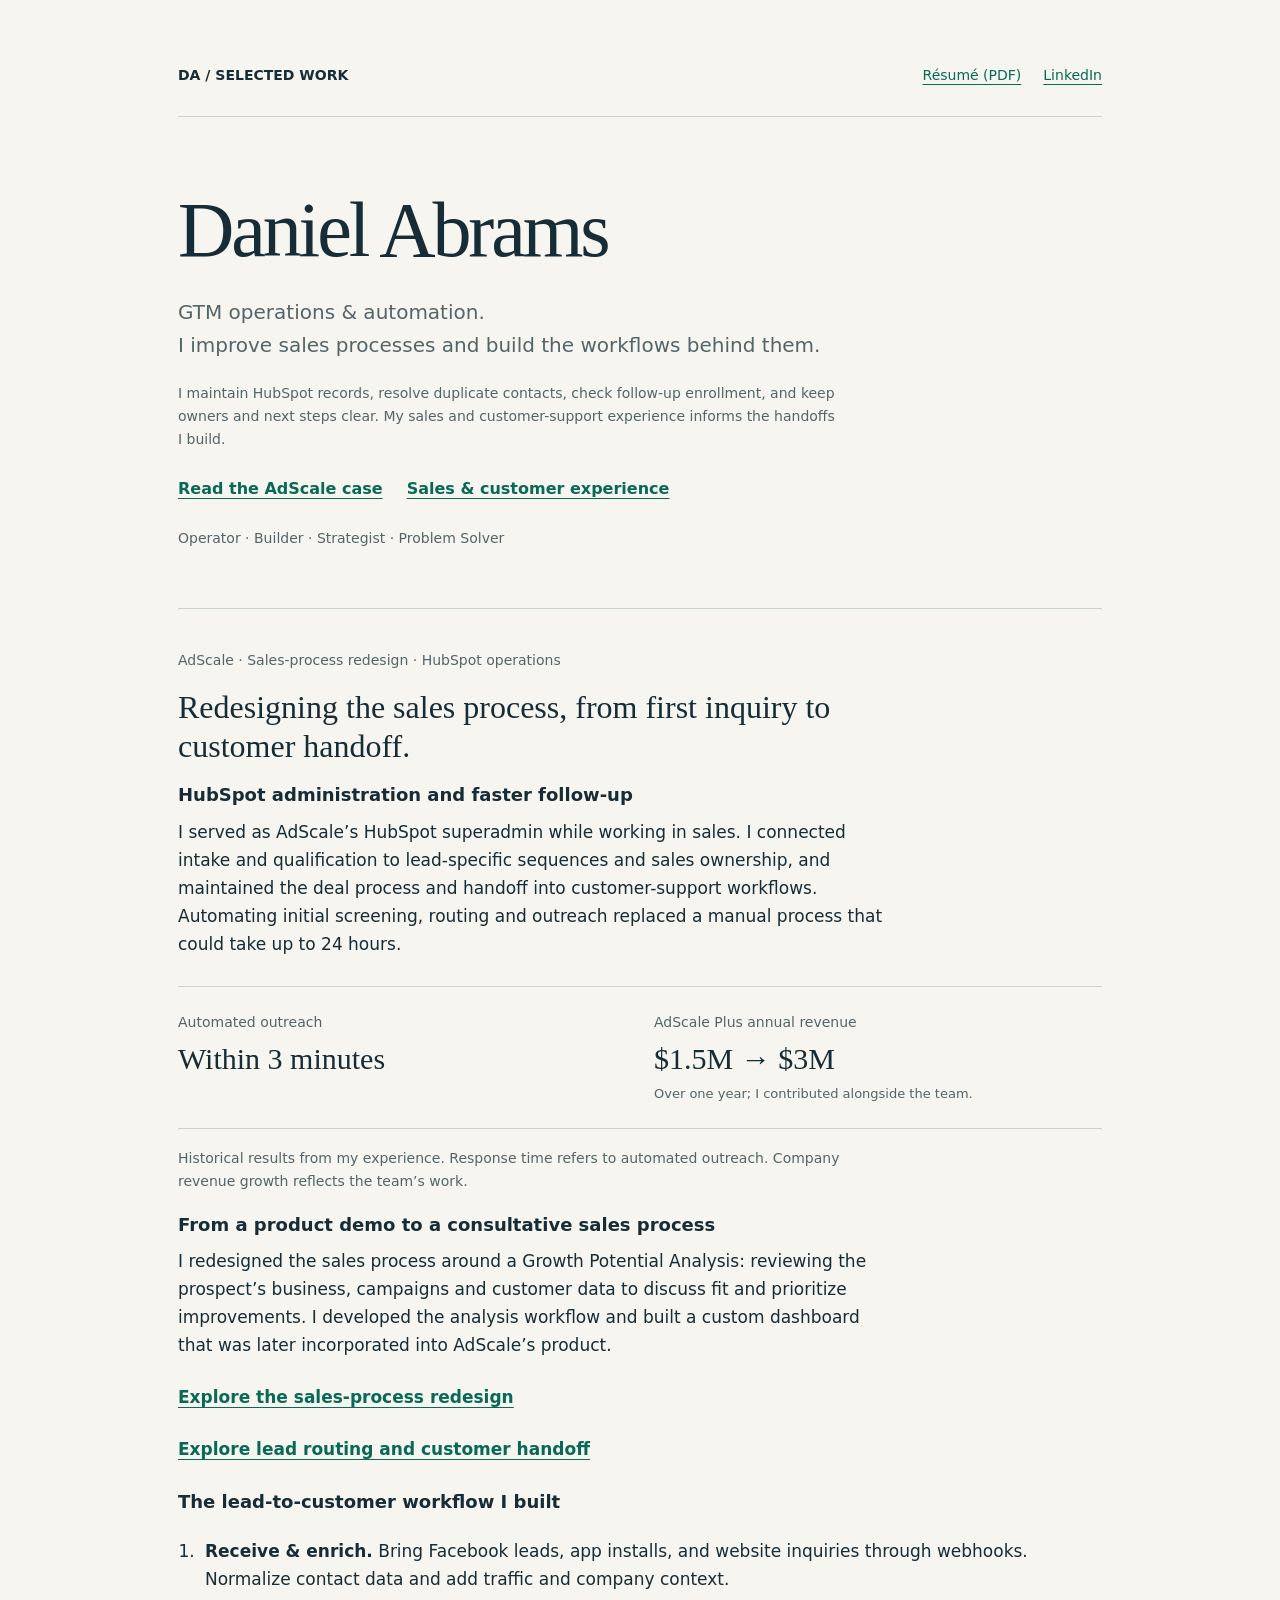
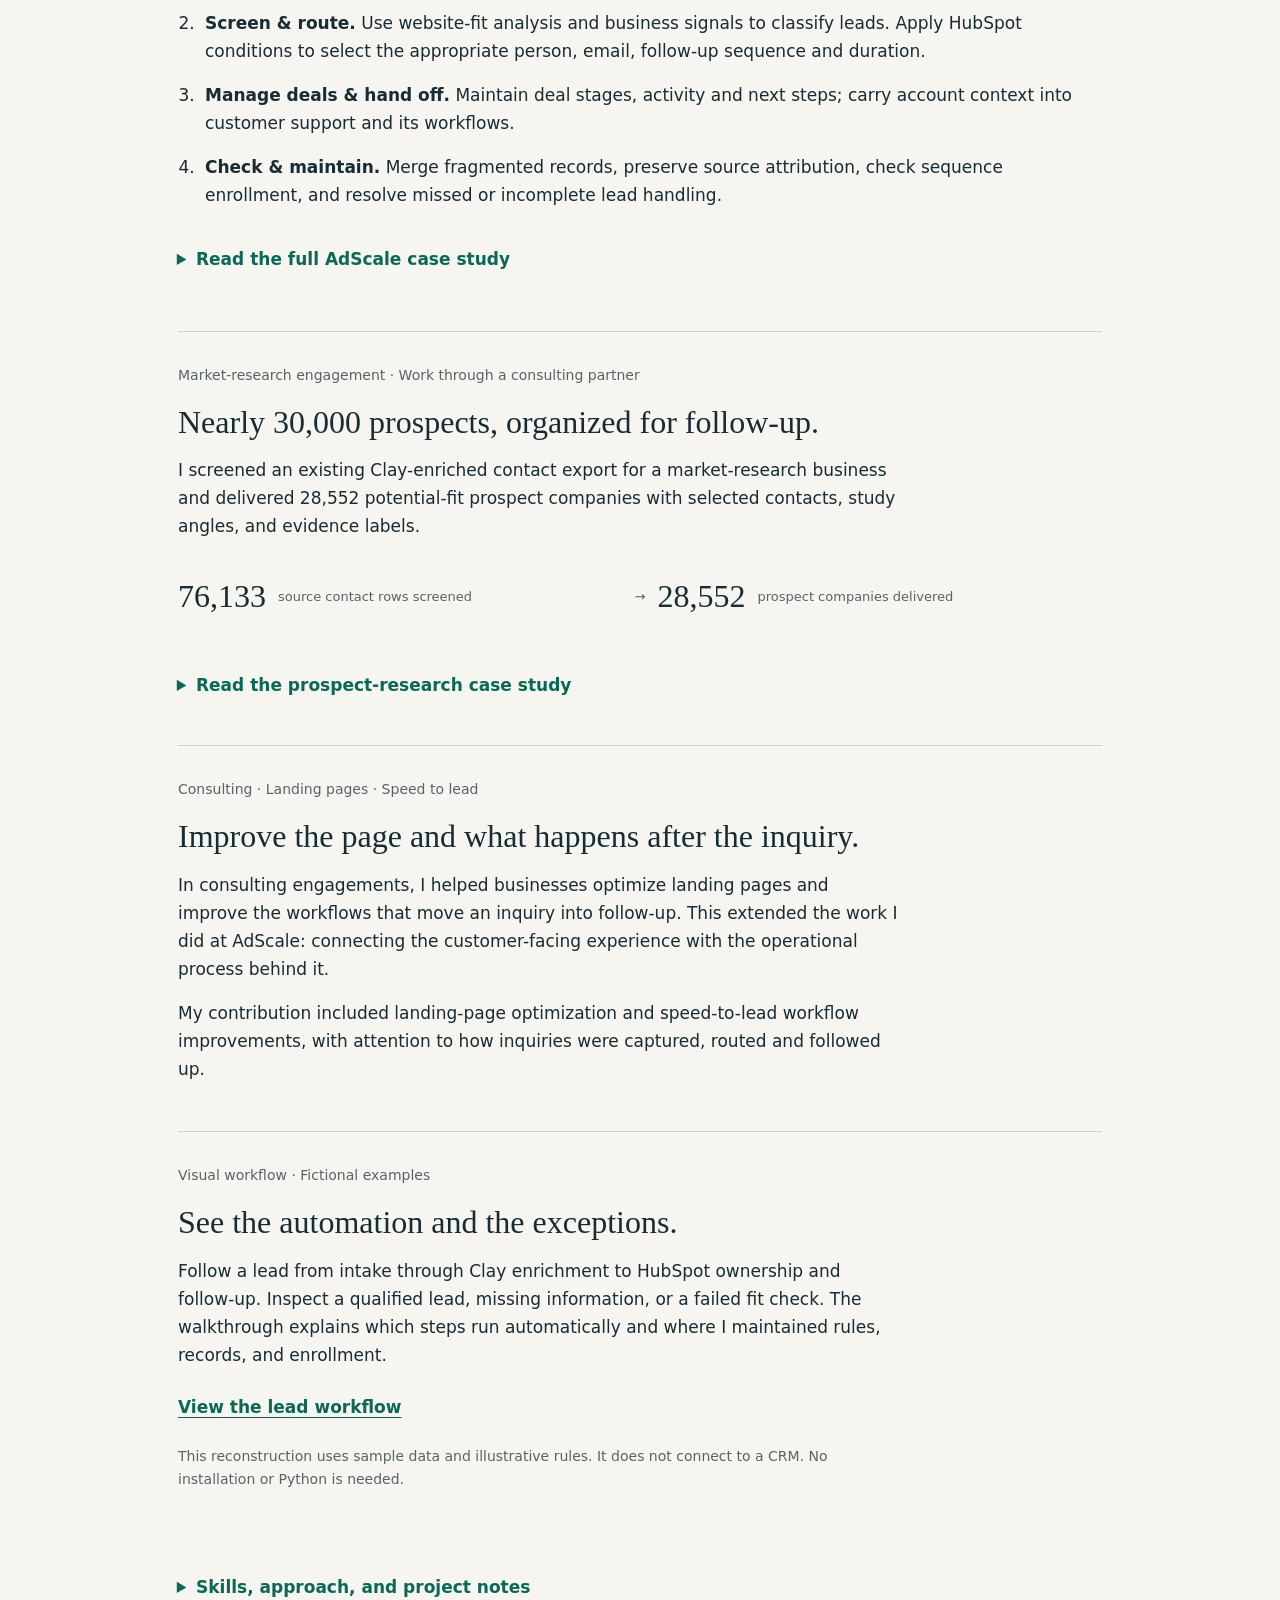
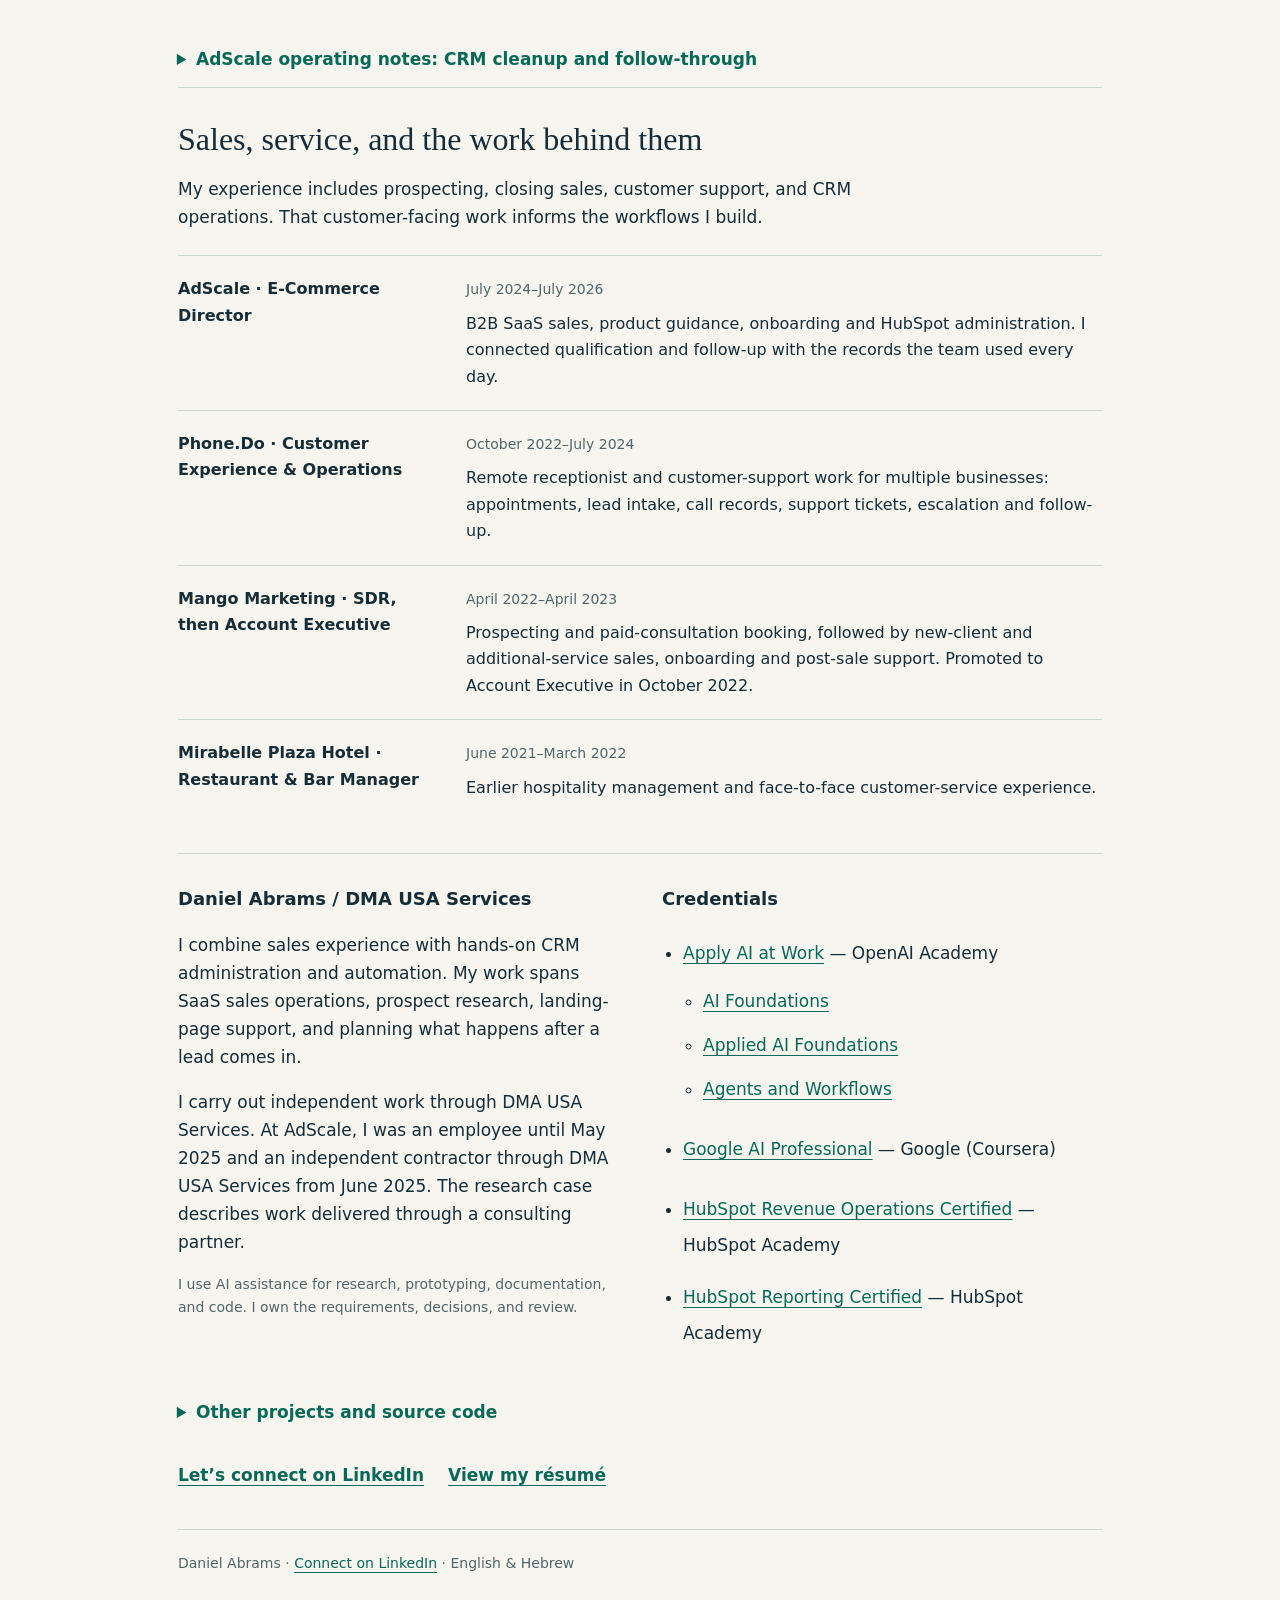
==== commit 9b5b124d: "Restore original portfolio homepage design while retaining added content" ====
--- a/index.html
+++ b/index.html
@@ -1,78 +1,30 @@
 <!doctype html>
-<html lang="en"><head><meta charset="utf-8"><meta name="viewport" content="width=device-width,initial-scale=1">
-<meta name="description" content="Daniel Abrams — GTM operations, CRM automation and applied AI. Real work, clear handoffs, and projects you can inspect.">
-<meta name="theme-color" content="#1c0b2e"><title>Daniel Abrams | GTM Operations & Applied AI</title>
-<style>@font-face {
-  font-family: 'Unbounded';
-  font-style: normal;
-  font-weight: 700;
-  font-display: swap;
-  src: url([data-uri]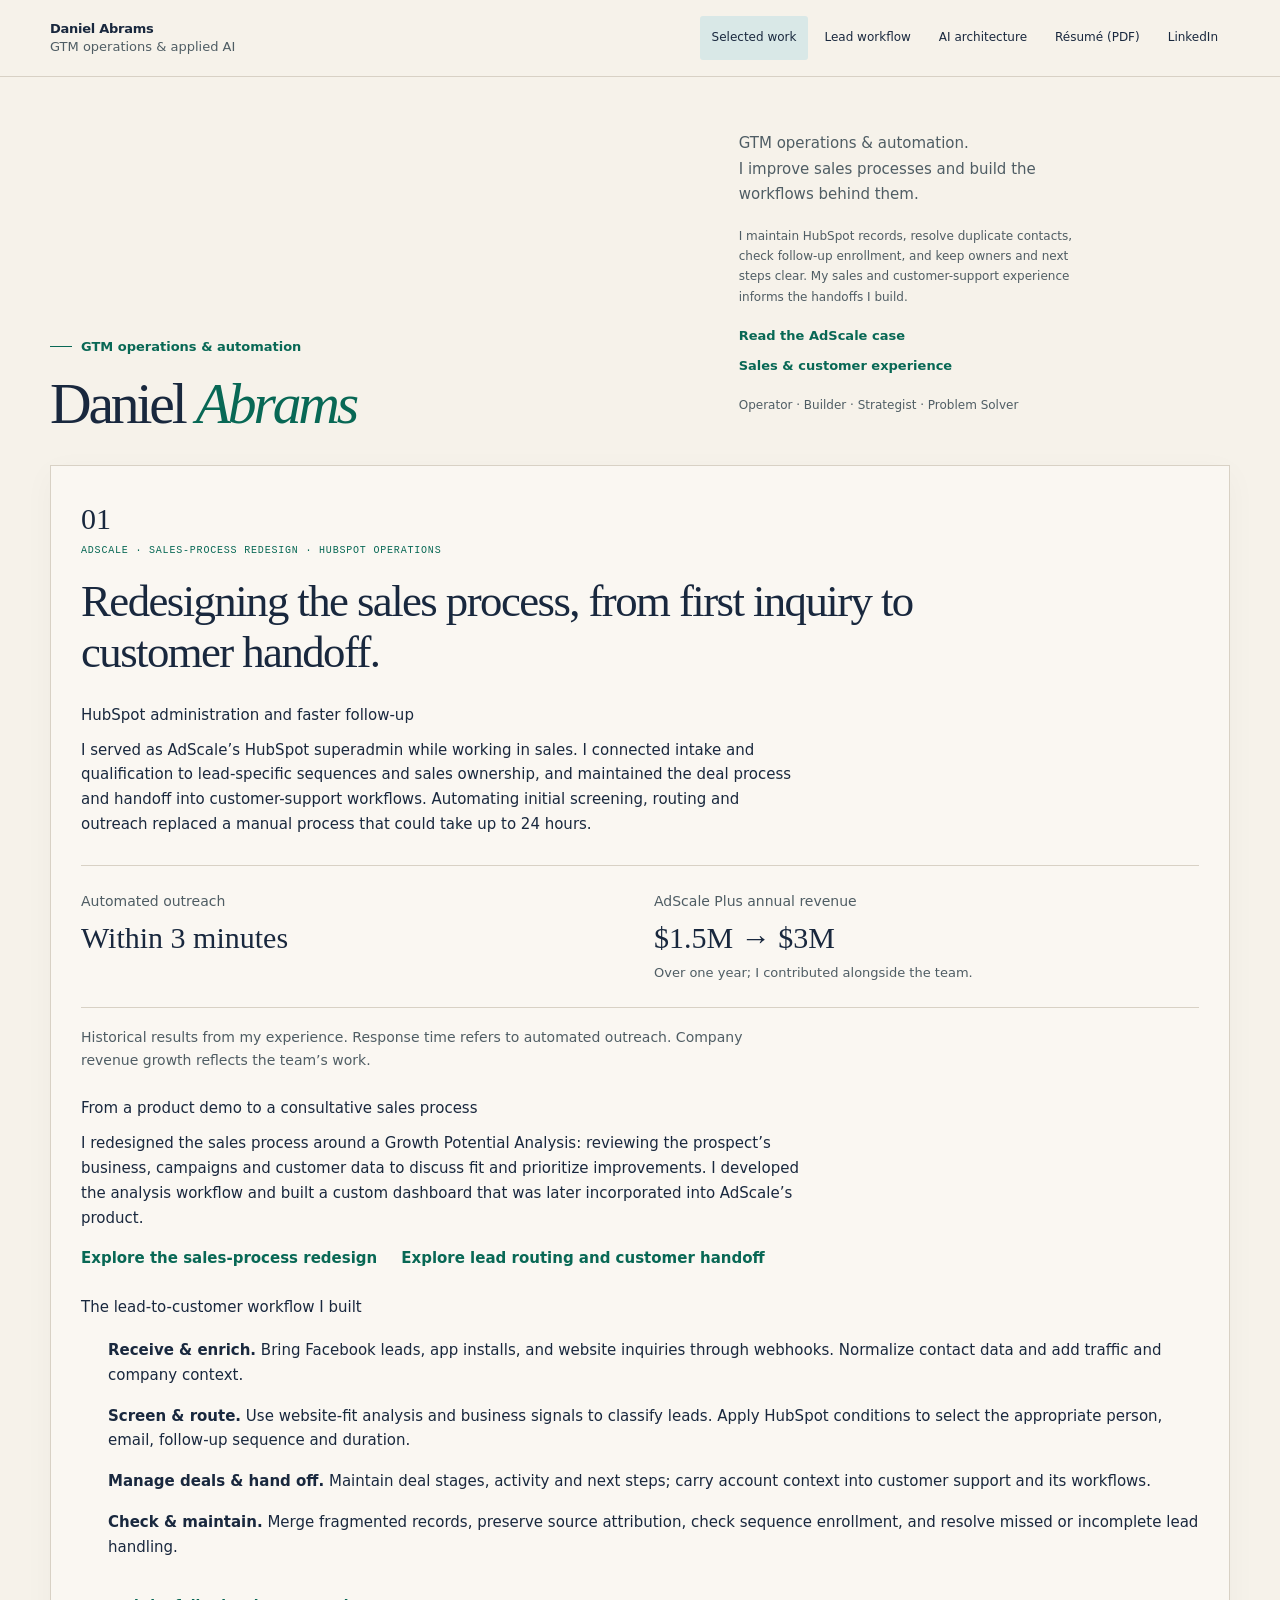
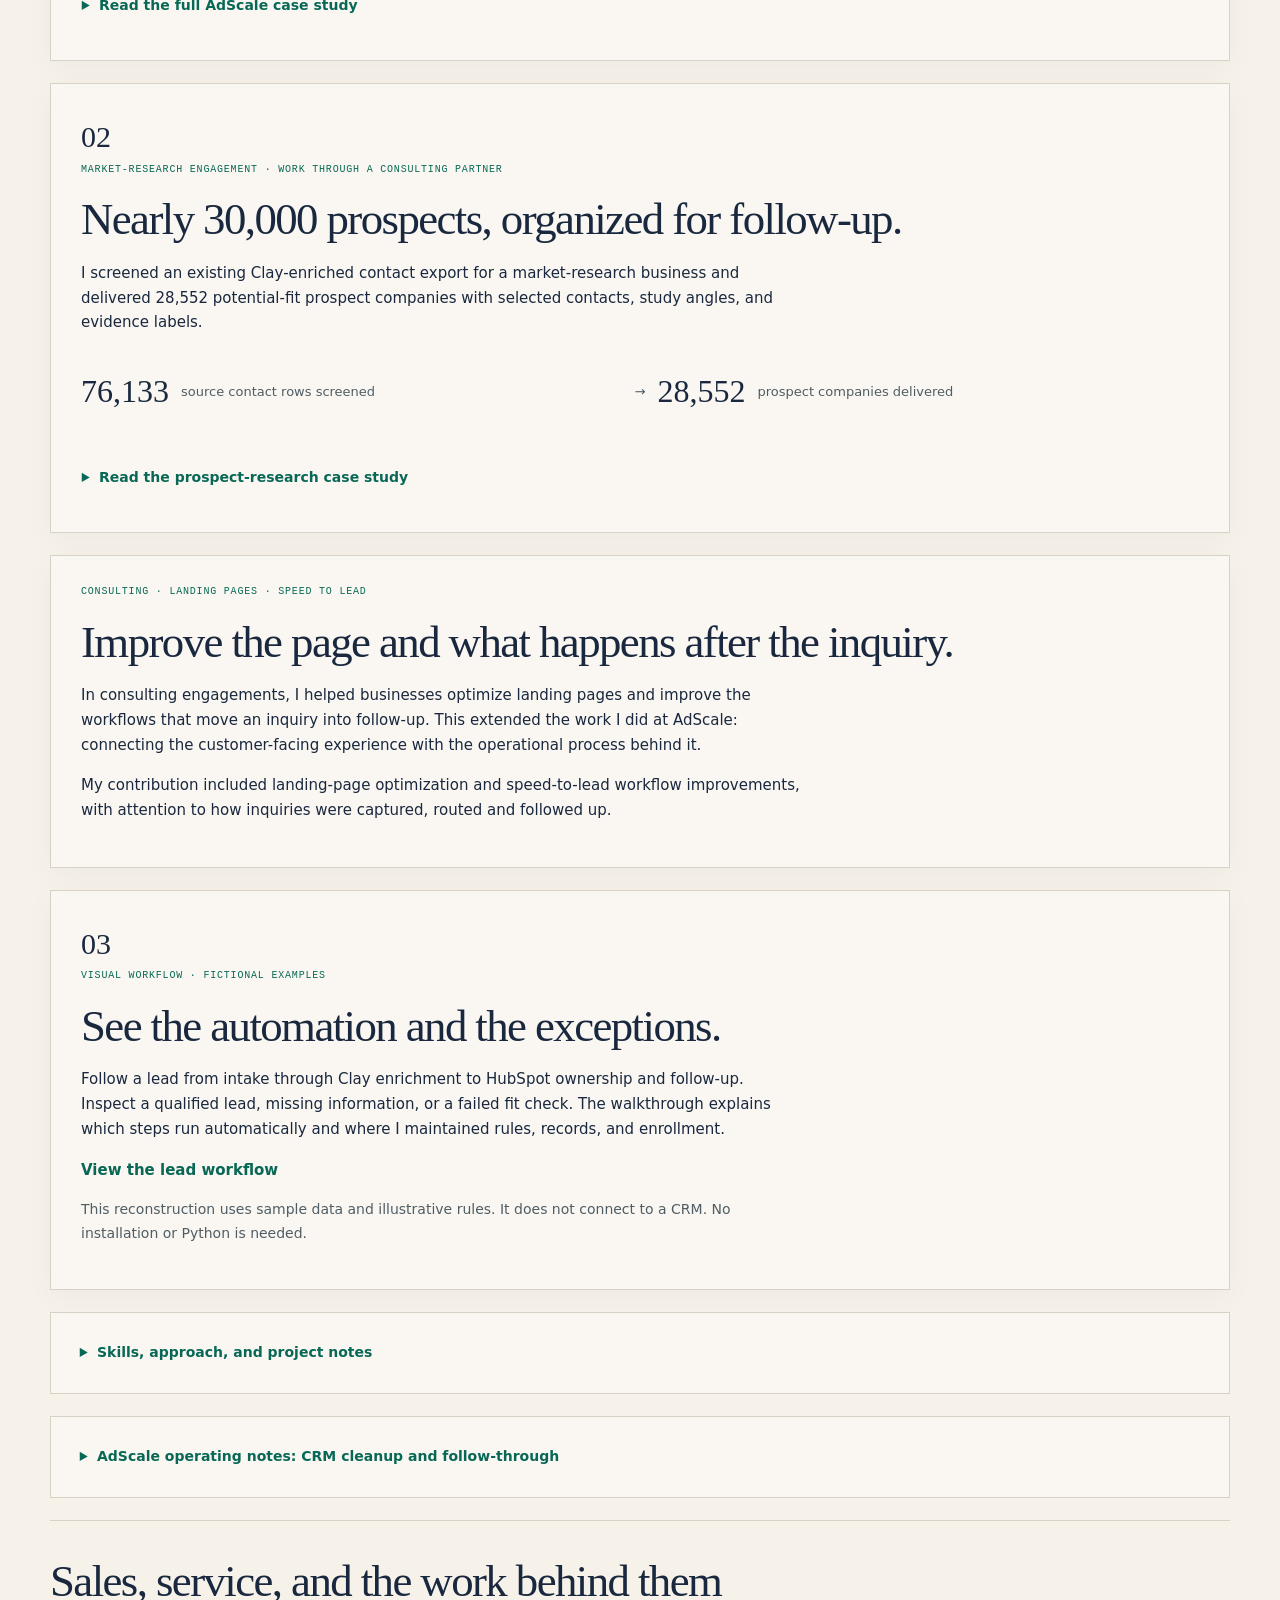
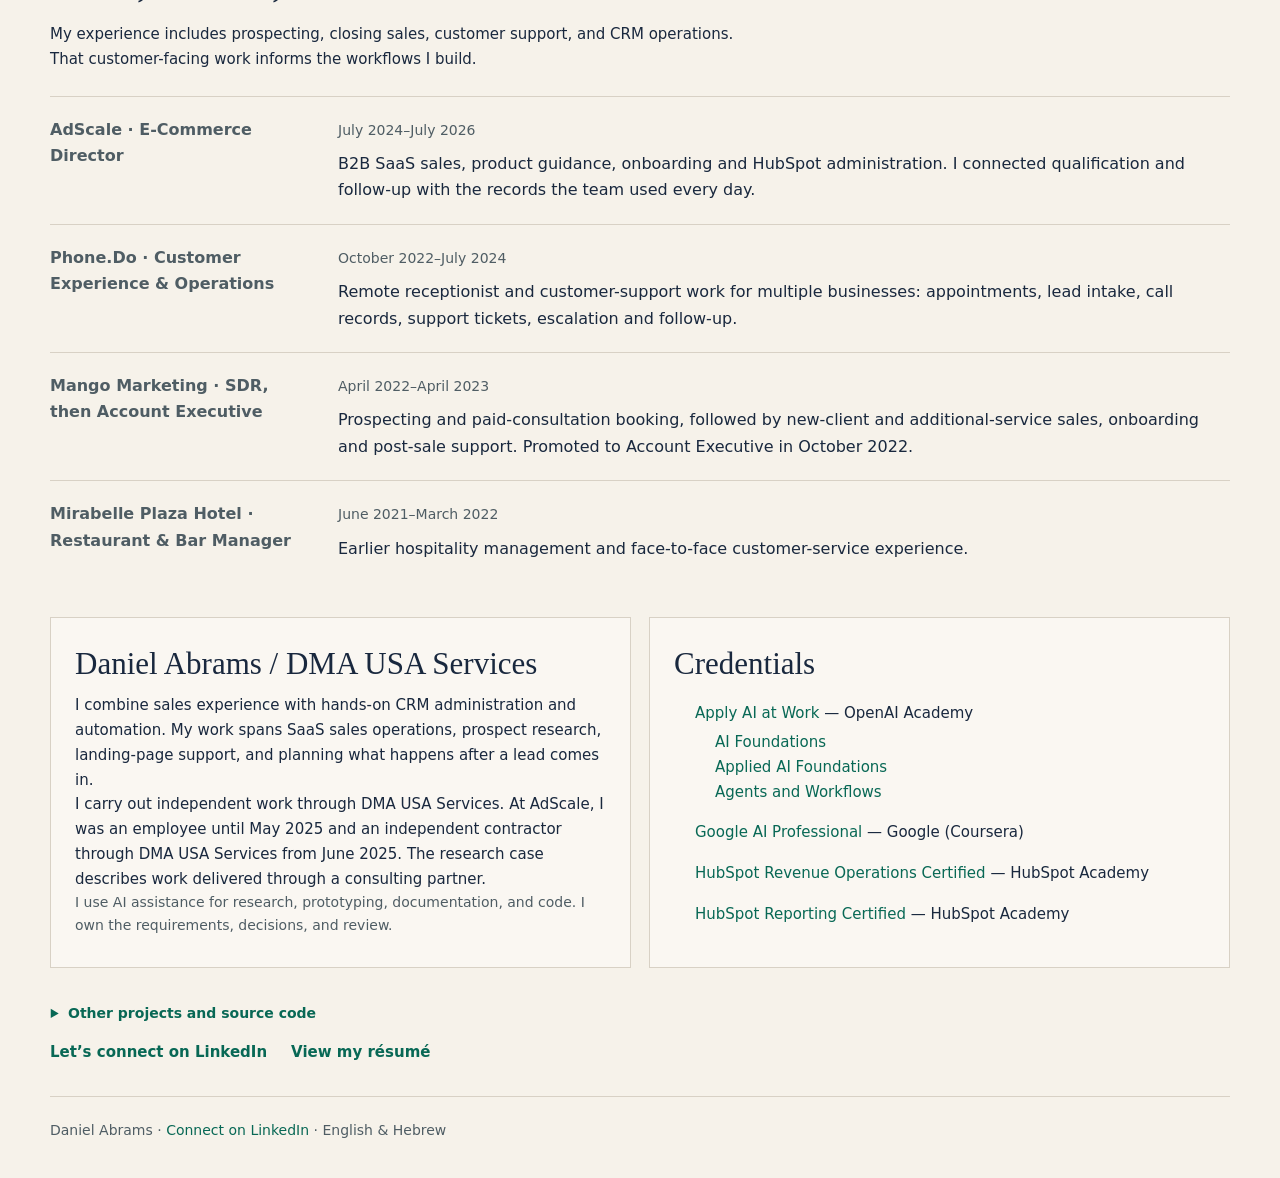
==== commit 4bfc2010: "Restore homepage cream theme shared with portfolio subpages" ====
--- a/index.html
+++ b/index.html
@@ -12,10 +12,14 @@
 </style>
 <style>
 .experience{border-top:1px solid var(--line);padding:32px 0;scroll-margin-top:24px}.experience>p{max-width:720px}.experience dl{margin:24px 0 0}.experience dl>div{display:grid;grid-template-columns:260px 1fr;gap:28px;padding:20px 0;border-top:1px solid var(--line)}.experience dt{font-weight:650;color:var(--ink);font-size:16px}.experience dd{font:16px/1.65 system-ui,sans-serif;margin:0}.experience dd span{font-size:14px;color:var(--muted)}.experience dd p{margin:8px 0 0}@media(max-width:600px){.experience dl>div{grid-template-columns:1fr;gap:6px}}
-</style><style>.credential-list>li{margin:16px 0}.credential-list ul{margin:4px 0 12px;padding-left:20px}.credential-list ul li{margin:0}.credential-list a{padding:3px 0}.credential-list .note{display:inline-block;margin-top:2px}</style></head>
-<body><style>nav a,.links a,summary{min-height:44px;display:inline-flex;align-items:center}summary{display:list-item;padding:10px 0}.links{gap:8px 24px}.number{display:none}.project{grid-template-columns:1fr;gap:0}.project h2{max-width:750px}.project:first-child{padding-top:40px;padding-bottom:44px}.details a{display:inline-block;padding:8px 0}@media(max-width:600px){header{padding-bottom:28px}header h1{font-size:52px}nav{font-size:13px}nav div{gap:12px}.project{padding:28px 0}.results{margin:22px 0}header .links{display:grid;gap:3px}main{padding:24px 20px}}</style><a class="skip" href="#work">Skip to selected work</a><main>
-<nav aria-label="Main"><strong>DA / SELECTED WORK</strong><div><a href="Daniel_Abrams_GTM_Resume.pdf">Résumé (PDF)</a><a href="https://www.linkedin.com/in/danielmabrams/">LinkedIn</a></div></nav>
-<header><h1>Daniel Abrams</h1><p>GTM operations & automation.<br>I improve sales processes and build the workflows behind them.</p><p class="note">I maintain HubSpot records, resolve duplicate contacts, check follow-up enrollment, and keep owners and next steps clear. My sales and customer-support experience informs the handoffs I build.</p><p class="links"><a href="#adscale">Read the AdScale case</a><a href="#experience">Sales & customer experience</a></p><p class="note">Operator · Builder · Strategist · Problem Solver</p></header>
+</style><style>.credential-list>li{margin:16px 0}.credential-list ul{margin:4px 0 12px;padding-left:20px}.credential-list ul li{margin:0}.credential-list a{padding:3px 0}.credential-list .note{display:inline-block;margin-top:2px}</style>
+<link rel="stylesheet" href="/assets/index-xLbS2jRc.css">
+<link rel="stylesheet" href="/homepage.css">
+</head>
+<body class="portfolio-home"><a class="skip" href="#work">Skip to selected work</a><div class="app-shell">
+<header class="site-header"><div class="header-inner"><a href="/" class="brand"><span class="brand-mark">D</span><span class="brand-copy"><span class="brand-name">Daniel Abrams</span><span class="brand-sub">GTM operations &amp; applied AI</span></span></a><nav class="top-nav" aria-label="Primary navigation"><a href="#work" class="nav-link active">Selected work</a><a href="/lead-lab/" class="nav-link">Lead workflow</a><a href="/architecture/" class="nav-link">AI architecture</a><a href="Daniel_Abrams_GTM_Resume.pdf" class="nav-link">Résumé (PDF)</a><a href="https://www.linkedin.com/in/danielmabrams/" class="nav-link">LinkedIn</a></nav></div></header>
+<main class="main-content"><div class="page-wrap">
+<section class="page-intro"><div><div class="eyebrow">GTM operations &amp; automation</div><h1 class="page-title">Daniel <em>Abrams</em></h1></div><div class="intro-copy"><p>GTM operations & automation.<br>I improve sales processes and build the workflows behind them.</p><p class="note">I maintain HubSpot records, resolve duplicate contacts, check follow-up enrollment, and keep owners and next steps clear. My sales and customer-support experience informs the handoffs I build.</p><p class="links"><a href="#adscale">Read the AdScale case</a><a href="#experience">Sales & customer experience</a></p><p class="note">Operator · Builder · Strategist · Problem Solver</p></div></section>
 <section id="work" aria-label="Selected work">
 <article class="project" id="adscale"><div class="number" aria-hidden="true">01</div><div><p class="context">AdScale · Sales-process redesign · HubSpot operations</p><h2>Redesigning the sales process, from first inquiry to customer handoff.</h2><h3>HubSpot administration and faster follow-up</h3><p>I served as AdScale’s HubSpot superadmin while working in sales. I connected intake and qualification to lead-specific sequences and sales ownership, and maintained the deal process and handoff into customer-support workflows. Automating initial screening, routing and outreach replaced a manual process that could take up to 24 hours.</p><dl class="results"><div><dt>Automated outreach</dt><dd>Within 3 minutes</dd></div><div><dt>AdScale Plus annual revenue</dt><dd>$1.5M → $3M</dd><span>Over one year; I contributed alongside the team.</span></div></dl><p class="note">Historical results from my experience. Response time refers to automated outreach. Company revenue growth reflects the team’s work.</p><h3>From a product demo to a consultative sales process</h3><p>I redesigned the sales process around a Growth Potential Analysis: reviewing the prospect’s business, campaigns and customer data to discuss fit and prioritize improvements. I developed the analysis workflow and built a custom dashboard that was later incorporated into AdScale’s product.</p><p class="links"><a href="workday/#growth-analysis">Explore the sales-process redesign</a><a href="workday/#contribution">Explore lead routing and customer handoff</a></p><h3>The lead-to-customer workflow I built</h3><ol class="workflow"><li><strong>Receive & enrich.</strong> Bring Facebook leads, app installs, and website inquiries through webhooks. Normalize contact data and add traffic and company context.</li><li><strong>Screen & route.</strong> Use website-fit analysis and business signals to classify leads. Apply HubSpot conditions to select the appropriate person, email, follow-up sequence and duration.</li><li><strong>Manage deals & hand off.</strong> Maintain deal stages, activity and next steps; carry account context into customer support and its workflows.</li><li><strong>Check & maintain.</strong> Merge fragmented records, preserve source attribution, check sequence enrollment, and resolve missed or incomplete lead handling.</li></ol><details><summary>Read the full AdScale case study</summary><div class="case-body"><h3>The problem</h3><p>Salespeople had to research incoming leads, decide whether they fit, and choose a next step. That process could leave a lead waiting for up to a day. Bookings, forms, and app installs also created separate records for the same person.</p><h3>My contribution</h3><p>I connected Clay, Zapier, webhooks, and HubSpot to enrich and categorize incoming leads. Screening considered the business’s products, average order value, website quality, traffic, and other company signals. HubSpot conditions matched lead types to the assigned person, email, follow-up sequence and duration. The process continued through deal management and, after conversion, into customer support and its own workflows.</p><p>I also supplied roughly 70,000–76,000 prospect contacts for AdScale. That outbound sourcing work was separate from the inbound response-time improvement.</p><h3>Redesigning the sales process</h3><p>I moved the sales conversation beyond a traditional SaaS demo into a consultative Growth Potential Analysis. I broke the review into a structured process for examining the prospect’s campaigns, ad performance and business, then used the findings to discuss fit and opportunities for improvement.</p><p>I developed the AI-assisted analysis workflow and dashboard requirements: customer segments checked against order data, campaign comparisons across multiple time periods, prioritized recommendations and revenue scenarios grounded in current performance. I refined the prompts to require source checks, realistic projections and less repetition.</p><p>I built a custom analysis dashboard to support those conversations. The dashboard was later incorporated into AdScale as a product feature. My contribution was the consultative process, the analysis approach and the original dashboard.</p><h3>HubSpot administration</h3><p>I maintained workflows, lead-grading rules, pipeline stages, and reporting, and worked on two CRM migrations. Daily cleanup included merging duplicate or fragmented contacts and reviewing Lead Quality, Lead Status, and Marketing Source after each merge.</p><p>I checked whether leads entered the correct sequence and handled missed enrollment. I kept bookings, ownership, and next steps aligned with the record so the team could act on the information. I also coordinated customer onboarding and billing handoffs with the account context needed for follow-through.</p><h3>Result</h3><p>Automated screening, routing, and outreach brought the first outreach within three minutes. My sales and operations work contributed to AdScale Plus growing annual revenue from approximately $1.5M to $3M over one year.</p><h3>Explore a reconstruction</h3><p>The linked lead lab uses fictional companies and illustrative rules. It shows the decision structure; it does not reproduce a production HubSpot account.</p><p class="links"><a href="https://theonetruedaniel.github.io/lead-lab/">Open the lead-routing lab</a><a href="https://gamma.app/docs/q5fun7ugwjj0g9n">Read the workflow presentation</a></p><p class="note"><a href="https://github.com/theonetruedaniel/revops-lead-routing">Optional source code and test cases</a></p></div></details></div></article>
 <article class="project" id="prospecting"><div class="number" aria-hidden="true">02</div><div><p class="context">Market-research engagement · Work through a consulting partner</p><h2>Nearly 30,000 prospects, organized for follow-up.</h2><p>I screened an existing Clay-enriched contact export for a market-research business and delivered 28,552 potential-fit prospect companies with selected contacts, study angles, and evidence labels.</p><div class="research-scale"><strong>76,133</strong><span>source contact rows screened</span><span aria-hidden="true">→</span><strong>28,552</strong><span>prospect companies delivered</span></div><details><summary>Read the prospect-research case study</summary><div class="case-body"><h3>The problem</h3><p>The team had a large contact database. They needed a usable prospect list: relevant businesses, a contact to approach, and a reason a research study might help that business.</p><h3>My contribution</h3><p>I screened the full source list, reconciled its rows, and identified 11,277 duplicate contact rows. I organized potential fits by study category and geography, preserved unknowns in a review queue, and supplied a Google Sheet with a CSV backup.</p><p>The 28,552-company list included a selected existing contact for each company. I kept 9,405 unresolved company groups separate so gaps in evidence would remain visible.</p><h3>Targeted enrichment</h3><p>A separate research batch produced 153 contacts across 144 companies, covering agencies and direct buyers. I used public evidence and Clay enrichment and labeled recorded email addresses by source. I did not add that batch to the main count because the lists may overlap.</p><h3>Result and limits</h3><p>The delivery gave the team a segmented prospect list and research context for follow-up. “Potential fit” describes general relevance. The count does not represent active buyers, verified email deliverability, meetings, or sales.</p><p class="note">I’ve omitted the client name and private contact data. This case describes work delivered through a consulting partner.</p></div></details></div></article>
@@ -37,4 +41,4 @@
 <details><summary>Other projects and source code</summary><ul><li><a href="https://github.com/theonetruedaniel/abrams-intelligence">Abrams Intelligence</a>: architecture and foundations for a personal AI platform. <a href="https://theonetruedaniel.github.io/architecture/">View the architecture explorer</a>.</li><li><a href="https://github.com/theonetruedaniel/fantasy-draft-assistant">Fantasy Draft Assistant</a>: Chrome side-panel advice and roster logic.</li><li><a href="https://github.com/theonetruedaniel/ticketagent">TicketAgent</a>: ticket-inventory dashboard and collection prototype.</li><li><a href="https://github.com/theonetruedaniel/atlanta-car-finder">Atlanta Car Finder</a>: marketplace parsers and evidence handling.</li></ul><p class="note">I developed these projects with AI assistance. Each repository explains its scope and limitations. The public editions omit private data and deployment wiring.</p><p><a href="https://github.com/theonetruedaniel">All public repositories</a></p></details>
 <p class="links"><a href="https://www.linkedin.com/in/danielmabrams/">Let’s connect on LinkedIn</a><a href="Daniel_Abrams_GTM_Resume.pdf">View my résumé</a></p>
 <footer>Daniel Abrams · <a href="https://www.linkedin.com/in/danielmabrams/">Connect on LinkedIn</a> · English & Hebrew</footer>
-</main></body></html>
+</div></main></div></body></html>
--- a/assets/index-xLbS2jRc.css
+++ b/assets/index-xLbS2jRc.css
@@ -0,0 +1 @@
+.feedback-walkthrough{align-items:start;grid-template-columns:minmax(0,1fr) minmax(0,1.15fr)}.feedback-walkthrough>div{min-width:0}.feedback-walkthrough .simulation-fields{display:grid;grid-template-columns:repeat(2,minmax(0,1fr));align-items:start}.simulation-fields .select,.simulation-fields .field-input{width:100%;min-width:0}.simulation-fields .readiness-control{grid-column:1/-1;align-items:center}.sample-input{margin-top:20px;padding:16px;border:1px solid hsl(var(--border));background:hsl(var(--muted)/.35)}.sample-input h3,.simulation-output h3{margin:0 0 8px;font-size:18px}.sample-input p,.feedback-walkthrough .simulation-help{font-size:14px;line-height:1.6;color:hsl(var(--muted-foreground))}.sample-input p{margin:0}.simulation-actions{display:flex;flex-wrap:wrap;gap:10px;margin:18px 0}.simulation-actions .button{white-space:normal;text-align:left}.simulation-checks{padding:0;margin:18px 0;list-style:none;display:grid;gap:10px}.simulation-checks li{padding:10px 12px;border-left:2px solid hsl(var(--accent));background:hsl(var(--card)/.65)}.simulation-checks li.needs-change{border-color:#b64c3e}.simulation-checks strong,.simulation-checks span{display:block;font-size:13px;line-height:1.5}.simulation-checks span{margin-top:4px;color:hsl(var(--muted-foreground))}.simulation-steps{padding:0;margin:20px 0 0;list-style:none}.simulation-steps li{padding:14px 0;border-top:1px solid hsl(var(--border))}.simulation-step-heading{display:flex;justify-content:space-between;gap:12px;font-size:14px}.simulation-step-heading span{font-size:12px;flex-shrink:0}.simulation-steps .done .simulation-step-heading span{color:hsl(var(--accent))}.simulation-steps .pending{color:hsl(var(--muted-foreground))}.simulation-output{margin-top:20px;padding:18px;background:hsl(var(--card));border:1px solid hsl(var(--accent)/.4);overflow-wrap:anywhere}.simulation-output h3{margin-top:10px}.simulation-output ul{padding-left:20px}.simulation-output li{margin:10px 0;font-size:14px;line-height:1.6}.feedback-walkthrough button:focus-visible,.feedback-walkthrough input:focus-visible,.feedback-walkthrough select:focus-visible{outline:3px solid hsl(var(--accent));outline-offset:3px}@media(max-width:1000px){.feedback-walkthrough{grid-template-columns:1fr}}@media(max-width:540px){.feedback-walkthrough .simulation-fields{grid-template-columns:1fr}.simulation-actions{flex-direction:column}.simulation-actions .button{width:100%;justify-content:center}.simulation-step-heading{flex-wrap:wrap}}@layer properties{@supports (((-webkit-hyphens:none)) and (not (margin-trim:inline))) or ((-moz-orient:inline) and (not (color:rgb(from red r g b)))){*,:before,:after,::backdrop{--tw-translate-x:0;--tw-translate-y:0;--tw-translate-z:0;--tw-rotate-x:initial;--tw-rotate-y:initial;--tw-rotate-z:initial;--tw-skew-x:initial;--tw-skew-y:initial;--tw-space-y-reverse:0;--tw-space-x-reverse:0;--tw-border-style:solid;--tw-leading:initial;--tw-font-weight:initial;--tw-tracking:initial;--tw-ordinal:initial;--tw-slashed-zero:initial;--tw-numeric-figure:initial;--tw-numeric-spacing:initial;--tw-numeric-fraction:initial;--tw-shadow:0 0 #0000;--tw-shadow-color:initial;--tw-shadow-alpha:100%;--tw-inset-shadow:0 0 #0000;--tw-inset-shadow-color:initial;--tw-inset-shadow-alpha:100%;--tw-ring-color:initial;--tw-ring-shadow:0 0 #0000;--tw-inset-ring-color:initial;--tw-inset-ring-shadow:0 0 #0000;--tw-ring-inset:initial;--tw-ring-offset-width:0px;--tw-ring-offset-color:#fff;--tw-ring-offset-shadow:0 0 #0000;--tw-outline-style:solid;--tw-duration:initial;--tw-ease:initial;--tw-content:"";--tw-animation-delay:0s;--tw-animation-direction:normal;--tw-animation-duration:initial;--tw-animation-fill-mode:none;--tw-animation-iteration-count:1;--tw-enter-blur:0;--tw-enter-opacity:1;--tw-enter-rotate:0;--tw-enter-scale:1;--tw-enter-translate-x:0;--tw-enter-translate-y:0;--tw-exit-blur:0;--tw-exit-opacity:1;--tw-exit-rotate:0;--tw-exit-scale:1;--tw-exit-translate-x:0;--tw-exit-translate-y:0}}}@layer theme{:root,:host{--color-red-50:oklch(97.1% .013 17.38);--color-red-300:oklch(80.8% .114 19.571);--color-red-400:oklch(70.4% .191 22.216);--color-red-500:oklch(63.7% .237 25.331);--color-red-600:oklch(57.7% .245 27.325);--color-gray-50:oklch(98.5% .002 247.839);--color-gray-100:oklch(96.7% .003 264.542);--color-gray-600:oklch(44.6% .03 256.802);--color-gray-700:oklch(37.3% .034 259.733);--color-gray-800:oklch(27.8% .033 256.848);--color-gray-900:oklch(21% .034 264.665);--color-black:#000;--color-white:#fff;--spacing:.25rem;--container-sm:24rem;--container-md:28rem;--container-lg:32rem;--text-xs:.75rem;--text-xs--line-height:calc(1 / .75);--text-sm:.875rem;--text-sm--line-height:calc(1.25 / .875);--text-base:1rem;--text-base--line-height: 1.5 ;--text-lg:1.125rem;--text-lg--line-height:calc(1.75 / 1.125);--text-xl:1.25rem;--text-xl--line-height:calc(1.75 / 1.25);--text-2xl:1.5rem;--text-2xl--line-height:calc(2 / 1.5);--font-weight-normal:400;--font-weight-medium:500;--font-weight-semibold:600;--font-weight-bold:700;--tracking-tight:-.025em;--tracking-widest:.1em;--leading-snug:1.375;--leading-normal:1.5;--leading-relaxed:1.625;--ease-in-out:cubic-bezier(.4, 0, .2, 1);--animate-spin:spin 1s linear infinite;--animate-pulse:pulse 2s cubic-bezier(.4, 0, .6, 1) infinite;--aspect-video:16 / 9;--default-transition-duration:.15s;--default-transition-timing-function:cubic-bezier(.4, 0, .2, 1);--default-font-family:var(--app-font-sans);--default-mono-font-family:var(--app-font-mono);--color-border:hsl(var(--border))}}@layer base{*,:after,:before,::backdrop{box-sizing:border-box;border:0 solid;margin:0;padding:0}::file-selector-button{box-sizing:border-box;border:0 solid;margin:0;padding:0}html,:host{-webkit-text-size-adjust:100%;tab-size:4;line-height:1.5;font-family:var(--default-font-family,-apple-system, BlinkMacSystemFont, "Segoe UI", Roboto, "Helvetica Neue", "Noto Sans", Arial, sans-serif, "Apple Color Emoji", "Segoe UI Emoji", "Segoe UI Symbol", "Noto Color Emoji");font-feature-settings:var(--default-font-feature-settings,normal);font-variation-settings:var(--default-font-variation-settings,normal);-webkit-tap-highlight-color:transparent}hr{height:0;color:inherit;border-top-width:1px}abbr:where([title]){-webkit-text-decoration:underline dotted;text-decoration:underline dotted}h1,h2,h3,h4,h5,h6{font-size:inherit;font-weight:inherit}a{color:inherit;-webkit-text-decoration:inherit;text-decoration:inherit}b,strong{font-weight:bolder}code,kbd,samp,pre{font-family:var(--default-mono-font-family,ui-monospace, SFMono-Regular, Menlo, Monaco, Consolas, "Liberation Mono", "Courier New", monospace);font-feature-settings:var(--default-mono-font-feature-settings,normal);font-variation-settings:var(--default-mono-font-variation-settings,normal);font-size:1em}small{font-size:80%}sub,sup{vertical-align:baseline;font-size:75%;line-height:0;position:relative}sub{bottom:-.25em}sup{top:-.5em}table{text-indent:0;border-color:inherit;border-collapse:collapse}:-moz-focusring:where(:not(iframe)){outline:auto}progress{vertical-align:baseline}summary{display:list-item}ol,ul,menu{list-style:none}img,svg,video,canvas,audio,iframe,embed,object{vertical-align:middle;display:block}img,video{max-width:100%;height:auto}button,input,select,optgroup,textarea{font:inherit;font-feature-settings:inherit;font-variation-settings:inherit;letter-spacing:inherit;color:inherit;opacity:1;background-color:#0000;border-radius:0}::file-selector-button{font:inherit;font-feature-settings:inherit;font-variation-settings:inherit;letter-spacing:inherit;color:inherit;opacity:1;background-color:#0000;border-radius:0}:where(select:is([multiple],[size])) optgroup{font-weight:bolder}:where(select:is([multiple],[size])) optgroup option{padding-inline-start:20px}::file-selector-button{margin-inline-end:4px}::placeholder{opacity:1}@supports (not ((-webkit-appearance:-apple-pay-button))) or (contain-intrinsic-size:1px){::placeholder{color:currentColor}@supports (color:color-mix(in lab,red,red)){::placeholder{color:color-mix(in oklab,currentcolor 50%,transparent)}}}textarea{resize:vertical}::-webkit-search-decoration{-webkit-appearance:none}::-webkit-date-and-time-value{min-height:1lh;text-align:inherit}::-webkit-datetime-edit{display:inline-flex}::-webkit-datetime-edit-fields-wrapper{padding:0}::-webkit-datetime-edit{padding-block:0}::-webkit-datetime-edit-year-field{padding-block:0}::-webkit-datetime-edit-month-field{padding-block:0}::-webkit-datetime-edit-day-field{padding-block:0}::-webkit-datetime-edit-hour-field{padding-block:0}::-webkit-datetime-edit-minute-field{padding-block:0}::-webkit-datetime-edit-second-field{padding-block:0}::-webkit-datetime-edit-millisecond-field{padding-block:0}::-webkit-datetime-edit-meridiem-field{padding-block:0}::-webkit-calendar-picker-indicator{line-height:1}:-moz-ui-invalid{box-shadow:none}button,input:where([type=button],[type=reset],[type=submit]){appearance:button}::file-selector-button{appearance:button}::-webkit-inner-spin-button{height:auto}::-webkit-outer-spin-button{height:auto}[hidden]:where(:not([hidden=until-found])){display:none!important}}@layer components;@layer utilities{.\@container\/field-group{container:field-group/inline-size}.pointer-events-auto{pointer-events:auto}.pointer-events-none{pointer-events:none}.invisible{visibility:hidden}.visible{visibility:visible}.sr-only{clip-path:inset(50%);white-space:nowrap;border-width:0;width:1px;height:1px;margin:-1px;padding:0;position:absolute;overflow:hidden}.absolute{position:absolute}.fixed{position:fixed}.relative{position:relative}.static{position:static}.inset-0{inset:0}.inset-x-0{inset-inline:0}.inset-y-0{inset-block:0}.-top-12{top:calc(var(--spacing) * -12)}.top-0{top:0}.top-1\.5{top:calc(var(--spacing) * 1.5)}.top-1\/2{top:50%}.top-2{top:calc(var(--spacing) * 2)}.top-3\.5{top:calc(var(--spacing) * 3.5)}.top-4{top:calc(var(--spacing) * 4)}.top-\[1px\]{top:1px}.top-\[50\%\]{top:50%}.top-\[60\%\]{top:60%}.top-full{top:100%}.-right-12{right:calc(var(--spacing) * -12)}.right-0{right:0}.right-1{right:var(--spacing)}.right-2{right:calc(var(--spacing) * 2)}.right-3{right:calc(var(--spacing) * 3)}.right-4{right:calc(var(--spacing) * 4)}.-bottom-12{bottom:calc(var(--spacing) * -12)}.bottom-0{bottom:0}.-left-12{left:calc(var(--spacing) * -12)}.left-0{left:0}.left-1\/2{left:50%}.left-2{left:calc(var(--spacing) * 2)}.left-\[50\%\]{left:50%}.z-10{z-index:10}.z-20{z-index:20}.z-50{z-index:50}.z-\[1\]{z-index:1}.z-\[100\]{z-index:100}.order-first{order:-9999}.order-last{order:9999}.\!m-0{margin:0!important}.-mx-1{margin-inline:calc(var(--spacing) * -1)}.mx-2{margin-inline:calc(var(--spacing) * 2)}.mx-3\.5{margin-inline:calc(var(--spacing) * 3.5)}.mx-4{margin-inline:calc(var(--spacing) * 4)}.mx-auto{margin-inline:auto}.-my-2{margin-block:calc(var(--spacing) * -2)}.my-0{margin-block:0}.my-0\.5{margin-block:calc(var(--spacing) * .5)}.my-1{margin-block:var(--spacing)}.-mt-4{margin-top:calc(var(--spacing) * -4)}.mt-1\.5{margin-top:calc(var(--spacing) * 1.5)}.mt-2{margin-top:calc(var(--spacing) * 2)}.mt-4{margin-top:calc(var(--spacing) * 4)}.mt-24{margin-top:calc(var(--spacing) * 24)}.mt-auto{margin-top:auto}.mr-2{margin-right:calc(var(--spacing) * 2)}.mb-1{margin-bottom:var(--spacing)}.mb-2{margin-bottom:calc(var(--spacing) * 2)}.mb-3{margin-bottom:calc(var(--spacing) * 3)}.mb-4{margin-bottom:calc(var(--spacing) * 4)}.-ml-4{margin-left:calc(var(--spacing) * -4)}.ml-1{margin-left:var(--spacing)}.ml-4{margin-left:calc(var(--spacing) * 4)}.ml-auto{margin-left:auto}.line-clamp-2{-webkit-line-clamp:2;-webkit-box-orient:vertical;display:-webkit-box;overflow:hidden}.block{display:block}.flex{display:flex}.grid{display:grid}.hidden{display:none}.inline-flex{display:inline-flex}.table{display:table}.aspect-square{aspect-ratio:1}.aspect-video{aspect-ratio:var(--aspect-video)}.size-4{width:calc(var(--spacing) * 4);height:calc(var(--spacing) * 4)}.size-6{width:calc(var(--spacing) * 6);height:calc(var(--spacing) * 6)}.size-8{width:calc(var(--spacing) * 8);height:calc(var(--spacing) * 8)}.size-10{width:calc(var(--spacing) * 10);height:calc(var(--spacing) * 10)}.size-\[--cell-size\]{width:--cell-size;height:--cell-size}.h-1\.5{height:calc(var(--spacing) * 1.5)}.h-2{height:calc(var(--spacing) * 2)}.h-2\.5{height:calc(var(--spacing) * 2.5)}.h-3{height:calc(var(--spacing) * 3)}.h-3\.5{height:calc(var(--spacing) * 3.5)}.h-4{height:calc(var(--spacing) * 4)}.h-5{height:calc(var(--spacing) * 5)}.h-6{height:calc(var(--spacing) * 6)}.h-7{height:calc(var(--spacing) * 7)}.h-8{height:calc(var(--spacing) * 8)}.h-9{height:calc(var(--spacing) * 9)}.h-10{height:calc(var(--spacing) * 10)}.h-12{height:calc(var(--spacing) * 12)}.h-\[--cell-size\]{height:--cell-size}.h-\[1px\]{height:1px}.h-\[var\(--radix-navigation-menu-viewport-height\)\]{height:var(--radix-navigation-menu-viewport-height)}.h-\[var\(--radix-select-trigger-height\)\]{height:var(--radix-select-trigger-height)}.h-auto{height:auto}.h-full{height:100%}.h-px{height:1px}.h-svh{height:100svh}.max-h-\[--radix-context-menu-content-available-height\]{max-height:--radix-context-menu-content-available-height}.max-h-\[--radix-select-content-available-height\]{max-height:--radix-select-content-available-height}.max-h-\[85vh\]{max-height:85vh}.max-h-\[300px\]{max-height:300px}.max-h-\[var\(--radix-dropdown-menu-content-available-height\)\]{max-height:var(--radix-dropdown-menu-content-available-height)}.max-h-screen{max-height:100vh}.min-h-0{min-height:0}.min-h-8{min-height:calc(var(--spacing) * 8)}.min-h-9{min-height:calc(var(--spacing) * 9)}.min-h-10{min-height:calc(var(--spacing) * 10)}.min-h-\[60px\]{min-height:60px}.min-h-screen{min-height:100vh}.min-h-svh{min-height:100svh}.w-0{width:0}.w-1{width:var(--spacing)}.w-2{width:calc(var(--spacing) * 2)}.w-2\.5{width:calc(var(--spacing) * 2.5)}.w-3{width:calc(var(--spacing) * 3)}.w-3\.5{width:calc(var(--spacing) * 3.5)}.w-3\/4{width:75%}.w-4{width:calc(var(--spacing) * 4)}.w-5{width:calc(var(--spacing) * 5)}.w-7{width:calc(var(--spacing) * 7)}.w-8{width:calc(var(--spacing) * 8)}.w-9{width:calc(var(--spacing) * 9)}.w-10{width:calc(var(--spacing) * 10)}.w-64{width:calc(var(--spacing) * 64)}.w-72{width:calc(var(--spacing) * 72)}.w-\[--cell-size\]{width:--cell-size}.w-\[1px\]{width:1px}.w-\[100px\]{width:100px}.w-\[var\(--sidebar-width\)\]{width:var(--sidebar-width)}.w-auto{width:auto}.w-fit{width:fit-content}.w-full{width:100%}.w-max{width:max-content}.w-px{width:1px}.max-w-\[var\(--skeleton-width\)\]{max-width:var(--skeleton-width)}.max-w-lg{max-width:var(--container-lg)}.max-w-max{max-width:max-content}.max-w-md{max-width:var(--container-md)}.max-w-sm{max-width:var(--container-sm)}.min-w-0{min-width:0}.min-w-5{min-width:calc(var(--spacing) * 5)}.min-w-8{min-width:calc(var(--spacing) * 8)}.min-w-9{min-width:calc(var(--spacing) * 9)}.min-w-10{min-width:calc(var(--spacing) * 10)}.min-w-\[--cell-size\]{min-width:--cell-size}.min-w-\[8rem\]{min-width:8rem}.min-w-\[12rem\]{min-width:12rem}.min-w-\[var\(--radix-select-trigger-width\)\]{min-width:var(--radix-select-trigger-width)}.flex-1{flex:1}.shrink-0{flex-shrink:0}.grow{flex-grow:1}.grow-0{flex-grow:0}.basis-full{flex-basis:100%}.caption-bottom{caption-side:bottom}.border-collapse{border-collapse:collapse}.origin-\[--radix-context-menu-content-transform-origin\]{transform-origin:--radix-context-menu-content-transform-origin}.origin-\[--radix-dropdown-menu-content-transform-origin\]{transform-origin:--radix-dropdown-menu-content-transform-origin}.origin-\[--radix-hover-card-content-transform-origin\]{transform-origin:--radix-hover-card-content-transform-origin}.origin-\[--radix-menubar-content-transform-origin\]{transform-origin:--radix-menubar-content-transform-origin}.origin-\[--radix-popover-content-transform-origin\]{transform-origin:--radix-popover-content-transform-origin}.origin-\[--radix-select-content-transform-origin\]{transform-origin:--radix-select-content-transform-origin}.origin-\[--radix-tooltip-content-transform-origin\]{transform-origin:--radix-tooltip-content-transform-origin}.-translate-x-1\/2{--tw-translate-x: -50% ;translate:var(--tw-translate-x) var(--tw-translate-y)}.-translate-x-px{--tw-translate-x:-1px;translate:var(--tw-translate-x) var(--tw-translate-y)}.translate-x-\[-50\%\]{--tw-translate-x:-50%;translate:var(--tw-translate-x) var(--tw-translate-y)}.translate-x-px{--tw-translate-x:1px;translate:var(--tw-translate-x) var(--tw-translate-y)}.-translate-y-1\/2{--tw-translate-y: -50% ;translate:var(--tw-translate-x) var(--tw-translate-y)}.translate-y-\[-50\%\]{--tw-translate-y:-50%;translate:var(--tw-translate-x) var(--tw-translate-y)}.rotate-45{rotate:45deg}.rotate-90{rotate:90deg}.transform{transform:var(--tw-rotate-x,) var(--tw-rotate-y,) var(--tw-rotate-z,) var(--tw-skew-x,) var(--tw-skew-y,)}.animate-caret-blink{animation:1.25s ease-out infinite caret-blink}.animate-in{animation:enter var(--tw-animation-duration,var(--tw-duration,.15s))var(--tw-ease,ease)var(--tw-animation-delay,0s)var(--tw-animation-iteration-count,1)var(--tw-animation-direction,normal)var(--tw-animation-fill-mode,none)}.animate-pulse{animation:var(--animate-pulse)}.animate-spin{animation:var(--animate-spin)}.cursor-default{cursor:default}.cursor-pointer{cursor:pointer}.cursor-text{cursor:text}.touch-none{touch-action:none}.resize-none{resize:none}.list-disc{list-style-type:disc}.list-none{list-style-type:none}.flex-col{flex-direction:column}.flex-col-reverse{flex-direction:column-reverse}.flex-row{flex-direction:row}.flex-wrap{flex-wrap:wrap}.place-content-center{place-content:center}.items-center{align-items:center}.items-end{align-items:flex-end}.items-start{align-items:flex-start}.items-stretch{align-items:stretch}.justify-between{justify-content:space-between}.justify-center{justify-content:center}.justify-start{justify-content:flex-start}.gap-1{gap:var(--spacing)}.gap-1\.5{gap:calc(var(--spacing) * 1.5)}.gap-2{gap:calc(var(--spacing) * 2)}.gap-2\.5{gap:calc(var(--spacing) * 2.5)}.gap-3{gap:calc(var(--spacing) * 3)}.gap-4{gap:calc(var(--spacing) * 4)}.gap-6{gap:calc(var(--spacing) * 6)}.gap-7{gap:calc(var(--spacing) * 7)}:where(.space-y-1\.5>:not(:last-child)){--tw-space-y-reverse:0;margin-block-start:calc(calc(var(--spacing) * 1.5) * var(--tw-space-y-reverse));margin-block-end:calc(calc(var(--spacing) * 1.5) * calc(1 - var(--tw-space-y-reverse)))}:where(.space-y-2>:not(:last-child)){--tw-space-y-reverse:0;margin-block-start:calc(calc(var(--spacing) * 2) * var(--tw-space-y-reverse));margin-block-end:calc(calc(var(--spacing) * 2) * calc(1 - var(--tw-space-y-reverse)))}:where(.space-x-1>:not(:last-child)){--tw-space-x-reverse:0;margin-inline-start:calc(var(--spacing) * var(--tw-space-x-reverse));margin-inline-end:calc(var(--spacing) * calc(1 - var(--tw-space-x-reverse)))}:where(.space-x-4>:not(:last-child)){--tw-space-x-reverse:0;margin-inline-start:calc(calc(var(--spacing) * 4) * var(--tw-space-x-reverse));margin-inline-end:calc(calc(var(--spacing) * 4) * calc(1 - var(--tw-space-x-reverse)))}.self-stretch{align-self:stretch}.overflow-auto{overflow:auto}.overflow-hidden{overflow:hidden}.overflow-x-auto{overflow-x:auto}.overflow-x-hidden{overflow-x:hidden}.overflow-y-auto{overflow-y:auto}.rounded{border-radius:.25rem}.rounded-\[2px\]{border-radius:2px}.rounded-\[calc\(var\(--radius\)-5px\)\]{border-radius:calc(var(--radius) - 5px)}.rounded-\[inherit\]{border-radius:inherit}.rounded-full{border-radius:3.40282e38px}.rounded-lg{border-radius:var(--radius)}.rounded-md{border-radius:calc(var(--radius) - 2px)}.rounded-none{border-radius:0}.rounded-sm{border-radius:calc(var(--radius) - 4px)}.rounded-xl{border-radius:calc(var(--radius) + 4px)}.rounded-t-\[10px\]{border-top-left-radius:10px;border-top-right-radius:10px}.rounded-l-md{border-top-left-radius:calc(var(--radius) - 2px);border-bottom-left-radius:calc(var(--radius) - 2px)}.rounded-tl-sm{border-top-left-radius:calc(var(--radius) - 4px)}.rounded-r-md{border-top-right-radius:calc(var(--radius) - 2px);border-bottom-right-radius:calc(var(--radius) - 2px)}.border{border-style:var(--tw-border-style);border-width:1px}.border-0{border-style:var(--tw-border-style);border-width:0}.border-2{border-style:var(--tw-border-style);border-width:2px}.border-\[1\.5px\]{border-style:var(--tw-border-style);border-width:1.5px}.border-y{border-block-style:var(--tw-border-style);border-block-width:1px}.border-t{border-top-style:var(--tw-border-style);border-top-width:1px}.border-r{border-right-style:var(--tw-border-style);border-right-width:1px}.border-b{border-bottom-style:var(--tw-border-style);border-bottom-width:1px}.border-l{border-left-style:var(--tw-border-style);border-left-width:1px}.border-dashed{--tw-border-style:dashed;border-style:dashed}.\[border-color\:var\(--badge-outline\)\]{border-color:var(--badge-outline)}.\[border-color\:var\(--button-outline\)\]{border-color:var(--button-outline)}.border-\[--color-border\]{border-color:--color-border}.border-border,.border-border\/50{border-color:hsl(var(--border))}@supports (color:color-mix(in lab,red,red)){.border-border\/50{border-color:color-mix(in oklab,hsl(var(--border)) 50%,transparent)}}.border-input{border-color:hsl(var(--input))}.border-primary,.border-primary\/50{border-color:hsl(var(--primary))}@supports (color:color-mix(in lab,red,red)){.border-primary\/50{border-color:color-mix(in oklab,hsl(var(--primary)) 50%,transparent)}}.border-transparent{border-color:#0000}.border-t-transparent{border-top-color:#0000}.border-l-transparent{border-left-color:#0000}.bg-\[--color-bg\]{background-color:--color-bg}.bg-accent{background-color:hsl(var(--accent))}.bg-background{background-color:hsl(var(--background))}.bg-black\/80{background-color:#000c}@supports (color:color-mix(in lab,red,red)){.bg-black\/80{background-color:color-mix(in oklab,var(--color-black) 80%,transparent)}}.bg-border{background-color:hsl(var(--border))}.bg-card{background-color:hsl(var(--card))}.bg-foreground{background-color:hsl(var(--foreground))}.bg-gray-50{background-color:var(--color-gray-50)}.bg-gray-100{background-color:var(--color-gray-100)}.bg-gray-900{background-color:var(--color-gray-900)}.bg-input{background-color:hsl(var(--input))}.bg-muted,.bg-muted\/50{background-color:hsl(var(--muted))}@supports (color:color-mix(in lab,red,red)){.bg-muted\/50{background-color:color-mix(in oklab,hsl(var(--muted)) 50%,transparent)}}.bg-primary,.bg-primary\/10{background-color:hsl(var(--primary))}@supports (color:color-mix(in lab,red,red)){.bg-primary\/10{background-color:color-mix(in oklab,hsl(var(--primary)) 10%,transparent)}}.bg-primary\/20{background-color:hsl(var(--primary))}@supports (color:color-mix(in lab,red,red)){.bg-primary\/20{background-color:color-mix(in oklab,hsl(var(--primary)) 20%,transparent)}}.bg-secondary{background-color:hsl(var(--secondary))}.bg-transparent{background-color:#0000}.fill-current{fill:currentColor}.fill-primary{fill:hsl(var(--primary))}.p-0{padding:0}.p-1{padding:var(--spacing)}.p-2{padding:calc(var(--spacing) * 2)}.p-3{padding:calc(var(--spacing) * 3)}.p-4{padding:calc(var(--spacing) * 4)}.p-6{padding:calc(var(--spacing) * 6)}.p-\[1px\]{padding:1px}.px-1{padding-inline:var(--spacing)}.px-1\.5{padding-inline:calc(var(--spacing) * 1.5)}.px-2{padding-inline:calc(var(--spacing) * 2)}.px-2\.5{padding-inline:calc(var(--spacing) * 2.5)}.px-3{padding-inline:calc(var(--spacing) * 3)}.px-4{padding-inline:calc(var(--spacing) * 4)}.px-8{padding-inline:calc(var(--spacing) * 8)}.px-\[--cell-size\]{padding-inline:--cell-size}.py-0\.5{padding-block:calc(var(--spacing) * .5)}.py-1{padding-block:var(--spacing)}.py-1\.5{padding-block:calc(var(--spacing) * 1.5)}.py-2{padding-block:calc(var(--spacing) * 2)}.py-3{padding-block:calc(var(--spacing) * 3)}.py-4{padding-block:calc(var(--spacing) * 4)}.py-6{padding-block:calc(var(--spacing) * 6)}.pt-0{padding-top:0}.pt-3{padding-top:calc(var(--spacing) * 3)}.pt-4{padding-top:calc(var(--spacing) * 4)}.pt-6{padding-top:calc(var(--spacing) * 6)}.pr-1{padding-right:var(--spacing)}.pr-2{padding-right:calc(var(--spacing) * 2)}.pr-2\.5{padding-right:calc(var(--spacing) * 2.5)}.pr-3{padding-right:calc(var(--spacing) * 3)}.pr-8{padding-right:calc(var(--spacing) * 8)}.pb-3{padding-bottom:calc(var(--spacing) * 3)}.pb-4{padding-bottom:calc(var(--spacing) * 4)}.pl-2{padding-left:calc(var(--spacing) * 2)}.pl-2\.5{padding-left:calc(var(--spacing) * 2.5)}.pl-3{padding-left:calc(var(--spacing) * 3)}.pl-4{padding-left:calc(var(--spacing) * 4)}.pl-8{padding-left:calc(var(--spacing) * 8)}.text-center{text-align:center}.text-left{text-align:left}.align-middle{vertical-align:middle}.font-mono{font-family:var(--app-font-mono)}.font-sans{font-family:var(--app-font-sans)}.text-2xl{font-size:var(--text-2xl);line-height:var(--tw-leading,var(--text-2xl--line-height))}.text-base{font-size:var(--text-base);line-height:var(--tw-leading,var(--text-base--line-height))}.text-lg{font-size:var(--text-lg);line-height:var(--tw-leading,var(--text-lg--line-height))}.text-sm{font-size:var(--text-sm);line-height:var(--tw-leading,var(--text-sm--line-height))}.text-sm\/relaxed{font-size:var(--text-sm);line-height:var(--leading-relaxed)}.text-xl{font-size:var(--text-xl);line-height:var(--tw-leading,var(--text-xl--line-height))}.text-xs{font-size:var(--text-xs);line-height:var(--tw-leading,var(--text-xs--line-height))}.text-\[0\.8rem\]{font-size:.8rem}.leading-none{--tw-leading:1;line-height:1}.leading-normal{--tw-leading:var(--leading-normal);line-height:var(--leading-normal)}.leading-snug{--tw-leading:var(--leading-snug);line-height:var(--leading-snug)}.font-bold{--tw-font-weight:var(--font-weight-bold);font-weight:var(--font-weight-bold)}.font-medium{--tw-font-weight:var(--font-weight-medium);font-weight:var(--font-weight-medium)}.font-normal{--tw-font-weight:var(--font-weight-normal);font-weight:var(--font-weight-normal)}.font-semibold{--tw-font-weight:var(--font-weight-semibold);font-weight:var(--font-weight-semibold)}.tracking-tight{--tw-tracking:var(--tracking-tight);letter-spacing:var(--tracking-tight)}.tracking-widest{--tw-tracking:var(--tracking-widest);letter-spacing:var(--tracking-widest)}.text-balance{text-wrap:balance}.break-words{overflow-wrap:break-word}.whitespace-nowrap{white-space:nowrap}.text-accent-foreground{color:hsl(var(--accent-foreground))}.text-card-foreground{color:hsl(var(--card-foreground))}.text-current{color:currentColor}.text-foreground,.text-foreground\/50{color:hsl(var(--foreground))}@supports (color:color-mix(in lab,red,red)){.text-foreground\/50{color:color-mix(in oklab,hsl(var(--foreground)) 50%,transparent)}}.text-gray-600{color:var(--color-gray-600)}.text-gray-800{color:var(--color-gray-800)}.text-gray-900{color:var(--color-gray-900)}.text-muted-foreground{color:hsl(var(--muted-foreground))}.text-primary{color:hsl(var(--primary))}.text-primary-foreground{color:hsl(var(--primary-foreground))}.text-red-500{color:var(--color-red-500)}.text-secondary-foreground{color:hsl(var(--secondary-foreground))}.text-white{color:var(--color-white)}.tabular-nums{--tw-numeric-spacing:tabular-nums;font-variant-numeric:var(--tw-ordinal,) var(--tw-slashed-zero,) var(--tw-numeric-figure,) var(--tw-numeric-spacing,) var(--tw-numeric-fraction,)}.underline-offset-4{text-underline-offset:4px}.opacity-0{opacity:0}.opacity-50{opacity:.5}.opacity-60{opacity:.6}.opacity-70{opacity:.7}.opacity-90{opacity:.9}.shadow{--tw-shadow:0 1px 3px 0 var(--tw-shadow-color,#0000001a), 0 1px 2px -1px var(--tw-shadow-color,#0000001a);box-shadow:var(--tw-inset-shadow),var(--tw-inset-ring-shadow),var(--tw-ring-offset-shadow),var(--tw-ring-shadow),var(--tw-shadow)}.shadow-\[0_0_0_1px_hsl\(var\(--sidebar-border\)\)\]{--tw-shadow:0 0 0 1px var(--tw-shadow-color,hsl(var(--sidebar-border)));box-shadow:var(--tw-inset-shadow),var(--tw-inset-ring-shadow),var(--tw-ring-offset-shadow),var(--tw-ring-shadow),var(--tw-shadow)}.shadow-lg{--tw-shadow:0 10px 15px -3px var(--tw-shadow-color,#0000001a), 0 4px 6px -4px var(--tw-shadow-color,#0000001a);box-shadow:var(--tw-inset-shadow),var(--tw-inset-ring-shadow),var(--tw-ring-offset-shadow),var(--tw-ring-shadow),var(--tw-shadow)}.shadow-md{--tw-shadow:0 4px 6px -1px var(--tw-shadow-color,#0000001a), 0 2px 4px -2px var(--tw-shadow-color,#0000001a);box-shadow:var(--tw-inset-shadow),var(--tw-inset-ring-shadow),var(--tw-ring-offset-shadow),var(--tw-ring-shadow),var(--tw-shadow)}.shadow-none{--tw-shadow:0 0 #0000;box-shadow:var(--tw-inset-shadow),var(--tw-inset-ring-shadow),var(--tw-ring-offset-shadow),var(--tw-ring-shadow),var(--tw-shadow)}.shadow-sm{--tw-shadow:0 1px 3px 0 var(--tw-shadow-color,#0000001a), 0 1px 2px -1px var(--tw-shadow-color,#0000001a);box-shadow:var(--tw-inset-shadow),var(--tw-inset-ring-shadow),var(--tw-ring-offset-shadow),var(--tw-ring-shadow),var(--tw-shadow)}.shadow-xl{--tw-shadow:0 20px 25px -5px var(--tw-shadow-color,#0000001a), 0 8px 10px -6px var(--tw-shadow-color,#0000001a);box-shadow:var(--tw-inset-shadow),var(--tw-inset-ring-shadow),var(--tw-ring-offset-shadow),var(--tw-ring-shadow),var(--tw-shadow)}.shadow-xs{--tw-shadow:0 1px 2px 0 var(--tw-shadow-color,#0000000d);box-shadow:var(--tw-inset-shadow),var(--tw-inset-ring-shadow),var(--tw-ring-offset-shadow),var(--tw-ring-shadow),var(--tw-shadow)}.ring-0{--tw-ring-shadow:var(--tw-ring-inset,) 0 0 0 calc(0px + var(--tw-ring-offset-width)) var(--tw-ring-color,currentcolor);box-shadow:var(--tw-inset-shadow),var(--tw-inset-ring-shadow),var(--tw-ring-offset-shadow),var(--tw-ring-shadow),var(--tw-shadow)}.ring-1{--tw-ring-shadow:var(--tw-ring-inset,) 0 0 0 calc(1px + var(--tw-ring-offset-width)) var(--tw-ring-color,currentcolor);box-shadow:var(--tw-inset-shadow),var(--tw-inset-ring-shadow),var(--tw-ring-offset-shadow),var(--tw-ring-shadow),var(--tw-shadow)}.ring-ring{--tw-ring-color:hsl(var(--ring))}.ring-offset-background{--tw-ring-offset-color:hsl(var(--background))}.outline-hidden{--tw-outline-style:none;outline-style:none}@media(forced-colors:active){.outline-hidden{outline-offset:2px;outline:2px solid #0000}}.outline{outline-style:var(--tw-outline-style);outline-width:1px}.outline-2{outline-style:var(--tw-outline-style);outline-width:2px}.outline-offset-2{outline-offset:2px}.outline-transparent{outline-color:#0000}.transition{transition-property:color,background-color,border-color,outline-color,text-decoration-color,fill,stroke,--tw-gradient-from,--tw-gradient-via,--tw-gradient-to,opacity,box-shadow,transform,translate,scale,rotate,filter,-webkit-backdrop-filter,backdrop-filter,display,content-visibility,overlay,pointer-events;transition-timing-function:var(--tw-ease,var(--default-transition-timing-function));transition-duration:var(--tw-duration,var(--default-transition-duration))}.transition-\[color\,box-shadow\]{transition-property:color,box-shadow;transition-timing-function:var(--tw-ease,var(--default-transition-timing-function));transition-duration:var(--tw-duration,var(--default-transition-duration))}.transition-\[left\,right\,width\]{transition-property:left,right,width;transition-timing-function:var(--tw-ease,var(--default-transition-timing-function));transition-duration:var(--tw-duration,var(--default-transition-duration))}.transition-\[margin\,opacity\]{transition-property:margin,opacity;transition-timing-function:var(--tw-ease,var(--default-transition-timing-function));transition-duration:var(--tw-duration,var(--default-transition-duration))}.transition-\[width\,height\,padding\]{transition-property:width,height,padding;transition-timing-function:var(--tw-ease,var(--default-transition-timing-function));transition-duration:var(--tw-duration,var(--default-transition-duration))}.transition-\[width\]{transition-property:width;transition-timing-function:var(--tw-ease,var(--default-transition-timing-function));transition-duration:var(--tw-duration,var(--default-transition-duration))}.transition-all{transition-property:all;transition-timing-function:var(--tw-ease,var(--default-transition-timing-function));transition-duration:var(--tw-duration,var(--default-transition-duration))}.transition-colors{transition-property:color,background-color,border-color,outline-color,text-decoration-color,fill,stroke,--tw-gradient-from,--tw-gradient-via,--tw-gradient-to;transition-timing-function:var(--tw-ease,var(--default-transition-timing-function));transition-duration:var(--tw-duration,var(--default-transition-duration))}.transition-opacity{transition-property:opacity;transition-timing-function:var(--tw-ease,var(--default-transition-timing-function));transition-duration:var(--tw-duration,var(--default-transition-duration))}.transition-transform{transition-property:transform,translate,scale,rotate;transition-timing-function:var(--tw-ease,var(--default-transition-timing-function));transition-duration:var(--tw-duration,var(--default-transition-duration))}.delay-1{transition-delay:1ms}.delay-2{transition-delay:2ms}.delay-3{transition-delay:3ms}.duration-100{--tw-duration:.1s;transition-duration:.1s}.duration-200{--tw-duration:.2s;transition-duration:.2s}.duration-300{--tw-duration:.3s;transition-duration:.3s}.duration-1000{--tw-duration:1s;transition-duration:1s}.ease-in-out{--tw-ease:var(--ease-in-out);transition-timing-function:var(--ease-in-out)}.ease-linear{--tw-ease:linear;transition-timing-function:linear}.delay-1{--tw-animation-delay: 1ms ;animation-delay:1ms}.delay-2{--tw-animation-delay: 2ms ;animation-delay:2ms}.delay-3{--tw-animation-delay: 3ms ;animation-delay:3ms}.fade-in-0{--tw-enter-opacity:0}.outline-none{--tw-outline-style:none;outline-style:none}.select-none{-webkit-user-select:none;user-select:none}.zoom-in-95{--tw-enter-scale:.95}.\[--cell-size\:2rem\]{--cell-size:2rem}.paused{animation-play-state:paused}.running{animation-play-state:running}.group-focus-within\/menu-item\:opacity-100:is(:where(.group\/menu-item):focus-within *){opacity:1}@media(hover:hover){.group-hover\:opacity-100:is(:where(.group):hover *),.group-hover\/menu-item\:opacity-100:is(:where(.group\/menu-item):hover *){opacity:1}}.group-has-data-\[sidebar\=menu-action\]\/menu-item\:pr-8:is(:where(.group\/menu-item):has([data-sidebar=menu-action]) *){padding-right:calc(var(--spacing) * 8)}.group-has-\[\[data-orientation\=horizontal\]\]\/field\:text-balance:is(:where(.group\/field):has([data-orientation=horizontal]) *){text-wrap:balance}.group-has-\[\[data-slot\=item-description\]\]\/item\:translate-y-0\.5:is(:where(.group\/item):has([data-slot=item-description]) *){--tw-translate-y:calc(var(--spacing) * .5);translate:var(--tw-translate-x) var(--tw-translate-y)}.group-has-\[\[data-slot\=item-description\]\]\/item\:self-start:is(:where(.group\/item):has([data-slot=item-description]) *){align-self:flex-start}.group-has-\[\>input\]\/input-group\:pt-2\.5:is(:where(.group\/input-group):has(>input) *){padding-top:calc(var(--spacing) * 2.5)}.group-has-\[\>input\]\/input-group\:pb-2\.5:is(:where(.group\/input-group):has(>input) *){padding-bottom:calc(var(--spacing) * 2.5)}.group-data-\[collapsible\=icon\]\:-mt-8:is(:where(.group)[data-collapsible=icon] *){margin-top:calc(var(--spacing) * -8)}.group-data-\[collapsible\=icon\]\:hidden:is(:where(.group)[data-collapsible=icon] *){display:none}.group-data-\[collapsible\=icon\]\:h-8\!:is(:where(.group)[data-collapsible=icon] *){height:calc(var(--spacing) * 8)!important}.group-data-\[collapsible\=icon\]\:w-8\!:is(:where(.group)[data-collapsible=icon] *){width:calc(var(--spacing) * 8)!important}.group-data-\[collapsible\=icon\]\:w-\[calc\(var\(--sidebar-width-icon\)\+var\(--spacing-4\)\)\]:is(:where(.group)[data-collapsible=icon] *){width:calc(var(--sidebar-width-icon) + var(--spacing-4))}.group-data-\[collapsible\=icon\]\:w-\[calc\(var\(--sidebar-width-icon\)\+var\(--spacing-4\)\+2px\)\]:is(:where(.group)[data-collapsible=icon] *){width:calc(var(--sidebar-width-icon) + var(--spacing-4) + 2px)}.group-data-\[collapsible\=icon\]\:w-\[var\(--sidebar-width-icon\)\]:is(:where(.group)[data-collapsible=icon] *){width:var(--sidebar-width-icon)}.group-data-\[collapsible\=icon\]\:overflow-hidden:is(:where(.group)[data-collapsible=icon] *){overflow:hidden}.group-data-\[collapsible\=icon\]\:p-0\!:is(:where(.group)[data-collapsible=icon] *){padding:0!important}.group-data-\[collapsible\=icon\]\:p-2\!:is(:where(.group)[data-collapsible=icon] *){padding:calc(var(--spacing) * 2)!important}.group-data-\[collapsible\=icon\]\:opacity-0:is(:where(.group)[data-collapsible=icon] *){opacity:0}.group-data-\[collapsible\=offcanvas\]\:right-\[calc\(var\(--sidebar-width\)\*-1\)\]:is(:where(.group)[data-collapsible=offcanvas] *){right:calc(var(--sidebar-width) * -1)}.group-data-\[collapsible\=offcanvas\]\:left-\[calc\(var\(--sidebar-width\)\*-1\)\]:is(:where(.group)[data-collapsible=offcanvas] *){left:calc(var(--sidebar-width) * -1)}.group-data-\[collapsible\=offcanvas\]\:w-0:is(:where(.group)[data-collapsible=offcanvas] *){width:0}.group-data-\[collapsible\=offcanvas\]\:translate-x-0:is(:where(.group)[data-collapsible=offcanvas] *){--tw-translate-x:0px;translate:var(--tw-translate-x) var(--tw-translate-y)}.group-data-\[disabled\=true\]\/field\:opacity-50:is(:where(.group\/field)[data-disabled=true] *),.group-data-\[disabled\=true\]\/input-group\:opacity-50:is(:where(.group\/input-group)[data-disabled=true] *){opacity:.5}.group-data-\[focused\=true\]\/day\:relative:is(:where(.group\/day)[data-focused=true] *){position:relative}.group-data-\[focused\=true\]\/day\:z-10:is(:where(.group\/day)[data-focused=true] *){z-index:10}.group-data-\[focused\=true\]\/day\:border-ring:is(:where(.group\/day)[data-focused=true] *){border-color:hsl(var(--ring))}.group-data-\[focused\=true\]\/day\:ring-\[3px\]:is(:where(.group\/day)[data-focused=true] *){--tw-ring-shadow:var(--tw-ring-inset,) 0 0 0 calc(3px + var(--tw-ring-offset-width)) var(--tw-ring-color,currentcolor);box-shadow:var(--tw-inset-shadow),var(--tw-inset-ring-shadow),var(--tw-ring-offset-shadow),var(--tw-ring-shadow),var(--tw-shadow)}.group-data-\[focused\=true\]\/day\:ring-ring\/50:is(:where(.group\/day)[data-focused=true] *){--tw-ring-color:hsl(var(--ring))}@supports (color:color-mix(in lab,red,red)){.group-data-\[focused\=true\]\/day\:ring-ring\/50:is(:where(.group\/day)[data-focused=true] *){--tw-ring-color:color-mix(in oklab, hsl(var(--ring)) 50%, transparent)}}.group-data-\[side\=left\]\:-right-4:is(:where(.group)[data-side=left] *){right:calc(var(--spacing) * -4)}.group-data-\[side\=left\]\:border-r:is(:where(.group)[data-side=left] *){border-right-style:var(--tw-border-style);border-right-width:1px}.group-data-\[side\=right\]\:left-0:is(:where(.group)[data-side=right] *){left:0}.group-data-\[side\=right\]\:rotate-180:is(:where(.group)[data-side=right] *){rotate:180deg}.group-data-\[side\=right\]\:border-l:is(:where(.group)[data-side=right] *){border-left-style:var(--tw-border-style);border-left-width:1px}.group-data-\[state\=open\]\:rotate-180:is(:where(.group)[data-state=open] *){rotate:180deg}.group-data-\[variant\=floating\]\:rounded-lg:is(:where(.group)[data-variant=floating] *){border-radius:var(--radius)}.group-data-\[variant\=floating\]\:border:is(:where(.group)[data-variant=floating] *){border-style:var(--tw-border-style);border-width:1px}.group-data-\[variant\=floating\]\:shadow-sm:is(:where(.group)[data-variant=floating] *){--tw-shadow:0 1px 3px 0 var(--tw-shadow-color,#0000001a), 0 1px 2px -1px var(--tw-shadow-color,#0000001a);box-shadow:var(--tw-inset-shadow),var(--tw-inset-ring-shadow),var(--tw-ring-offset-shadow),var(--tw-ring-shadow),var(--tw-shadow)}.group-data-\[variant\=outline\]\/field-group\:-mb-2:is(:where(.group\/field-group)[data-variant=outline] *){margin-bottom:calc(var(--spacing) * -2)}.group-\[\.destructive\]\:border-muted\/40:is(:where(.group).destructive *){border-color:hsl(var(--muted))}@supports (color:color-mix(in lab,red,red)){.group-\[\.destructive\]\:border-muted\/40:is(:where(.group).destructive *){border-color:color-mix(in oklab,hsl(var(--muted)) 40%,transparent)}}.group-\[\.destructive\]\:text-red-300:is(:where(.group).destructive *){color:var(--color-red-300)}.group-\[\.toast\]\:bg-muted:is(:where(.group).toast *){background-color:hsl(var(--muted))}.group-\[\.toast\]\:bg-primary:is(:where(.group).toast *){background-color:hsl(var(--primary))}.group-\[\.toast\]\:text-muted-foreground:is(:where(.group).toast *){color:hsl(var(--muted-foreground))}.group-\[\.toast\]\:text-primary-foreground:is(:where(.group).toast *){color:hsl(var(--primary-foreground))}.group-\[\.toaster\]\:border-border:is(:where(.group).toaster *){border-color:hsl(var(--border))}.group-\[\.toaster\]\:bg-background:is(:where(.group).toaster *){background-color:hsl(var(--background))}.group-\[\.toaster\]\:text-foreground:is(:where(.group).toaster *){color:hsl(var(--foreground))}.group-\[\.toaster\]\:shadow-lg:is(:where(.group).toaster *){--tw-shadow:0 10px 15px -3px var(--tw-shadow-color,#0000001a), 0 4px 6px -4px var(--tw-shadow-color,#0000001a);box-shadow:var(--tw-inset-shadow),var(--tw-inset-ring-shadow),var(--tw-ring-offset-shadow),var(--tw-ring-shadow),var(--tw-shadow)}.peer-disabled\:cursor-not-allowed:is(:where(.peer):disabled~*){cursor:not-allowed}.peer-disabled\:opacity-70:is(:where(.peer):disabled~*){opacity:.7}.peer-data-\[size\=default\]\/menu-button\:top-1\.5:is(:where(.peer\/menu-button)[data-size=default]~*){top:calc(var(--spacing) * 1.5)}.peer-data-\[size\=lg\]\/menu-button\:top-2\.5:is(:where(.peer\/menu-button)[data-size=lg]~*){top:calc(var(--spacing) * 2.5)}.peer-data-\[size\=sm\]\/menu-button\:top-1:is(:where(.peer\/menu-button)[data-size=sm]~*){top:var(--spacing)}.file\:border-0::file-selector-button{border-style:var(--tw-border-style);border-width:0}.file\:bg-transparent::file-selector-button{background-color:#0000}.file\:text-sm::file-selector-button{font-size:var(--text-sm);line-height:var(--tw-leading,var(--text-sm--line-height))}.file\:font-medium::file-selector-button{--tw-font-weight:var(--font-weight-medium);font-weight:var(--font-weight-medium)}.file\:text-foreground::file-selector-button{color:hsl(var(--foreground))}.placeholder\:text-muted-foreground::placeholder{color:hsl(var(--muted-foreground))}.after\:absolute:after{content:var(--tw-content);position:absolute}.after\:-inset-2:after{content:var(--tw-content);inset:calc(var(--spacing) * -2)}.after\:inset-y-0:after{content:var(--tw-content);inset-block:0}.after\:left-1\/2:after{content:var(--tw-content);left:50%}.after\:w-1:after{content:var(--tw-content);width:var(--spacing)}.after\:w-\[2px\]:after{content:var(--tw-content);width:2px}.after\:-translate-x-1\/2:after{content:var(--tw-content);--tw-translate-x: -50% ;translate:var(--tw-translate-x) var(--tw-translate-y)}.group-data-\[collapsible\=offcanvas\]\:after\:left-full:is(:where(.group)[data-collapsible=offcanvas] *):after{content:var(--tw-content);left:100%}.first\:rounded-l-md:first-child{border-top-left-radius:calc(var(--radius) - 2px);border-bottom-left-radius:calc(var(--radius) - 2px)}.first\:border-l:first-child{border-left-style:var(--tw-border-style);border-left-width:1px}.last\:mt-0:last-child{margin-top:0}.last\:rounded-r-md:last-child{border-top-right-radius:calc(var(--radius) - 2px);border-bottom-right-radius:calc(var(--radius) - 2px)}@media(hover:hover){.hover\:bg-accent:hover{background-color:hsl(var(--accent))}.hover\:bg-gray-700:hover{background-color:var(--color-gray-700)}.hover\:bg-muted:hover,.hover\:bg-muted\/50:hover{background-color:hsl(var(--muted))}@supports (color:color-mix(in lab,red,red)){.hover\:bg-muted\/50:hover{background-color:color-mix(in oklab,hsl(var(--muted)) 50%,transparent)}}.hover\:bg-secondary:hover{background-color:hsl(var(--secondary))}.hover\:text-accent-foreground:hover{color:hsl(var(--accent-foreground))}.hover\:text-foreground:hover{color:hsl(var(--foreground))}.hover\:text-muted-foreground:hover{color:hsl(var(--muted-foreground))}.hover\:underline:hover{text-decoration-line:underline}.hover\:opacity-100:hover{opacity:1}.hover\:shadow-\[0_0_0_1px_hsl\(var\(--sidebar-accent\)\)\]:hover{--tw-shadow:0 0 0 1px var(--tw-shadow-color,hsl(var(--sidebar-accent)));box-shadow:var(--tw-inset-shadow),var(--tw-inset-ring-shadow),var(--tw-ring-offset-shadow),var(--tw-ring-shadow),var(--tw-shadow)}.group-\[\.destructive\]\:hover\:text-red-50:is(:where(.group).destructive *):hover{color:var(--color-red-50)}}.focus\:bg-accent:focus{background-color:hsl(var(--accent))}.focus\:text-accent-foreground:focus{color:hsl(var(--accent-foreground))}.focus\:opacity-100:focus{opacity:1}.focus\:ring-1:focus{--tw-ring-shadow:var(--tw-ring-inset,) 0 0 0 calc(1px + var(--tw-ring-offset-width)) var(--tw-ring-color,currentcolor);box-shadow:var(--tw-inset-shadow),var(--tw-inset-ring-shadow),var(--tw-ring-offset-shadow),var(--tw-ring-shadow),var(--tw-shadow)}.focus\:ring-2:focus{--tw-ring-shadow:var(--tw-ring-inset,) 0 0 0 calc(2px + var(--tw-ring-offset-width)) var(--tw-ring-color,currentcolor);box-shadow:var(--tw-inset-shadow),var(--tw-inset-ring-shadow),var(--tw-ring-offset-shadow),var(--tw-ring-shadow),var(--tw-shadow)}.focus\:ring-ring:focus{--tw-ring-color:hsl(var(--ring))}.focus\:ring-offset-2:focus{--tw-ring-offset-width:2px;--tw-ring-offset-shadow:var(--tw-ring-inset,) 0 0 0 var(--tw-ring-offset-width) var(--tw-ring-offset-color)}.focus\:outline-none:focus{--tw-outline-style:none;outline-style:none}.group-\[\.destructive\]\:focus\:ring-red-400:is(:where(.group).destructive *):focus{--tw-ring-color:var(--color-red-400)}.group-\[\.destructive\]\:focus\:ring-offset-red-600:is(:where(.group).destructive *):focus{--tw-ring-offset-color:var(--color-red-600)}.focus-visible\:border-ring:focus-visible{border-color:hsl(var(--ring))}.focus-visible\:ring-0:focus-visible{--tw-ring-shadow:var(--tw-ring-inset,) 0 0 0 calc(0px + var(--tw-ring-offset-width)) var(--tw-ring-color,currentcolor);box-shadow:var(--tw-inset-shadow),var(--tw-inset-ring-shadow),var(--tw-ring-offset-shadow),var(--tw-ring-shadow),var(--tw-shadow)}.focus-visible\:ring-1:focus-visible{--tw-ring-shadow:var(--tw-ring-inset,) 0 0 0 calc(1px + var(--tw-ring-offset-width)) var(--tw-ring-color,currentcolor);box-shadow:var(--tw-inset-shadow),var(--tw-inset-ring-shadow),var(--tw-ring-offset-shadow),var(--tw-ring-shadow),var(--tw-shadow)}.focus-visible\:ring-2:focus-visible{--tw-ring-shadow:var(--tw-ring-inset,) 0 0 0 calc(2px + var(--tw-ring-offset-width)) var(--tw-ring-color,currentcolor);box-shadow:var(--tw-inset-shadow),var(--tw-inset-ring-shadow),var(--tw-ring-offset-shadow),var(--tw-ring-shadow),var(--tw-shadow)}.focus-visible\:ring-\[3px\]:focus-visible{--tw-ring-shadow:var(--tw-ring-inset,) 0 0 0 calc(3px + var(--tw-ring-offset-width)) var(--tw-ring-color,currentcolor);box-shadow:var(--tw-inset-shadow),var(--tw-inset-ring-shadow),var(--tw-ring-offset-shadow),var(--tw-ring-shadow),var(--tw-shadow)}.focus-visible\:ring-ring:focus-visible,.focus-visible\:ring-ring\/50:focus-visible{--tw-ring-color:hsl(var(--ring))}@supports (color:color-mix(in lab,red,red)){.focus-visible\:ring-ring\/50:focus-visible{--tw-ring-color:color-mix(in oklab, hsl(var(--ring)) 50%, transparent)}}.focus-visible\:ring-offset-1:focus-visible{--tw-ring-offset-width:1px;--tw-ring-offset-shadow:var(--tw-ring-inset,) 0 0 0 var(--tw-ring-offset-width) var(--tw-ring-offset-color)}.focus-visible\:ring-offset-2:focus-visible{--tw-ring-offset-width:2px;--tw-ring-offset-shadow:var(--tw-ring-inset,) 0 0 0 var(--tw-ring-offset-width) var(--tw-ring-offset-color)}.focus-visible\:ring-offset-background:focus-visible{--tw-ring-offset-color:hsl(var(--background))}.focus-visible\:outline-none:focus-visible{--tw-outline-style:none;outline-style:none}.active\:shadow-none:active{--tw-shadow:0 0 #0000;box-shadow:var(--tw-inset-shadow),var(--tw-inset-ring-shadow),var(--tw-ring-offset-shadow),var(--tw-ring-shadow),var(--tw-shadow)}.disabled\:pointer-events-none:disabled{pointer-events:none}.disabled\:cursor-not-allowed:disabled{cursor:not-allowed}.disabled\:opacity-50:disabled{opacity:.5}:where([data-side=left]) .in-data-\[side\=left\]\:cursor-w-resize{cursor:w-resize}:where([data-side=right]) .in-data-\[side\=right\]\:cursor-e-resize{cursor:e-resize}.has-focus\:border-ring:has(:focus){border-color:hsl(var(--ring))}.has-focus\:ring-\[3px\]:has(:focus){--tw-ring-shadow:var(--tw-ring-inset,) 0 0 0 calc(3px + var(--tw-ring-offset-width)) var(--tw-ring-color,currentcolor);box-shadow:var(--tw-inset-shadow),var(--tw-inset-ring-shadow),var(--tw-ring-offset-shadow),var(--tw-ring-shadow),var(--tw-shadow)}.has-focus\:ring-ring\/50:has(:focus){--tw-ring-color:hsl(var(--ring))}@supports (color:color-mix(in lab,red,red)){.has-focus\:ring-ring\/50:has(:focus){--tw-ring-color:color-mix(in oklab, hsl(var(--ring)) 50%, transparent)}}.has-data-\[state\=checked\]\:border-primary:has([data-state=checked]){border-color:hsl(var(--primary))}.has-data-\[state\=checked\]\:bg-primary\/5:has([data-state=checked]){background-color:hsl(var(--primary))}@supports (color:color-mix(in lab,red,red)){.has-data-\[state\=checked\]\:bg-primary\/5:has([data-state=checked]){background-color:color-mix(in oklab,hsl(var(--primary)) 5%,transparent)}}.has-\[\:disabled\]\:opacity-50:has(:disabled){opacity:.5}.has-\[\[data-slot\=input-group-control\]\:focus-visible\]\:ring-1:has([data-slot=input-group-control]:focus-visible){--tw-ring-shadow:var(--tw-ring-inset,) 0 0 0 calc(1px + var(--tw-ring-offset-width)) var(--tw-ring-color,currentcolor);box-shadow:var(--tw-inset-shadow),var(--tw-inset-ring-shadow),var(--tw-ring-offset-shadow),var(--tw-ring-shadow),var(--tw-shadow)}.has-\[\[data-slot\=input-group-control\]\:focus-visible\]\:ring-ring:has([data-slot=input-group-control]:focus-visible){--tw-ring-color:hsl(var(--ring))}.has-\[\>\[data-align\=block-end\]\]\:h-auto:has(>[data-align=block-end]){height:auto}.has-\[\>\[data-align\=block-end\]\]\:flex-col:has(>[data-align=block-end]){flex-direction:column}.has-\[\>\[data-align\=block-start\]\]\:h-auto:has(>[data-align=block-start]){height:auto}.has-\[\>\[data-align\=block-start\]\]\:flex-col:has(>[data-align=block-start]){flex-direction:column}.has-\[\>\[data-slot\=button-group\]\]\:gap-2:has(>[data-slot=button-group]){gap:calc(var(--spacing) * 2)}.has-\[\>\[data-slot\=checkbox-group\]\]\:gap-3:has(>[data-slot=checkbox-group]){gap:calc(var(--spacing) * 3)}.has-\[\>\[data-slot\=field-content\]\]\:items-start:has(>[data-slot=field-content]){align-items:flex-start}.has-\[\>\[data-slot\=field\]\]\:w-full:has(>[data-slot=field]){width:100%}.has-\[\>\[data-slot\=field\]\]\:flex-col:has(>[data-slot=field]){flex-direction:column}.has-\[\>\[data-slot\=field\]\]\:rounded-md:has(>[data-slot=field]){border-radius:calc(var(--radius) - 2px)}.has-\[\>\[data-slot\=field\]\]\:border:has(>[data-slot=field]){border-style:var(--tw-border-style);border-width:1px}.has-\[\>\[data-slot\=radio-group\]\]\:gap-3:has(>[data-slot=radio-group]){gap:calc(var(--spacing) * 3)}.has-\[\>button\]\:mr-\[-0\.4rem\]:has(>button){margin-right:-.4rem}.has-\[\>button\]\:ml-\[-0\.45rem\]:has(>button){margin-left:-.45rem}.has-\[\>kbd\]\:mr-\[-0\.35rem\]:has(>kbd){margin-right:-.35rem}.has-\[\>kbd\]\:ml-\[-0\.35rem\]:has(>kbd){margin-left:-.35rem}.has-\[\>svg\]\:p-0:has(>svg){padding:0}.has-\[\>svg\]\:px-2:has(>svg){padding-inline:calc(var(--spacing) * 2)}.has-\[\>svg\]\:px-2\.5:has(>svg){padding-inline:calc(var(--spacing) * 2.5)}.has-\[\>textarea\]\:h-auto:has(>textarea){height:auto}.aria-disabled\:pointer-events-none[aria-disabled=true]{pointer-events:none}.aria-disabled\:opacity-50[aria-disabled=true]{opacity:.5}.aria-selected\:text-muted-foreground[aria-selected=true]{color:hsl(var(--muted-foreground))}.data-\[active\=true\]\:font-medium[data-active=true]{--tw-font-weight:var(--font-weight-medium);font-weight:var(--font-weight-medium)}.data-\[disabled\]\:pointer-events-none[data-disabled]{pointer-events:none}.data-\[disabled\]\:opacity-50[data-disabled]{opacity:.5}.data-\[disabled\=true\]\:pointer-events-none[data-disabled=true]{pointer-events:none}.data-\[disabled\=true\]\:opacity-50[data-disabled=true]{opacity:.5}.data-\[motion\=from-end\]\:slide-in-from-right-52[data-motion=from-end]{--tw-enter-translate-x:calc(52*var(--spacing))}.data-\[motion\=from-start\]\:slide-in-from-left-52[data-motion=from-start]{--tw-enter-translate-x:calc(52*var(--spacing)*-1)}.data-\[motion\=to-end\]\:slide-out-to-right-52[data-motion=to-end]{--tw-exit-translate-x:calc(52*var(--spacing))}.data-\[motion\=to-start\]\:slide-out-to-left-52[data-motion=to-start]{--tw-exit-translate-x:calc(52*var(--spacing)*-1)}.data-\[motion\^\=from-\]\:animate-in[data-motion^=from-]{animation:enter var(--tw-animation-duration,var(--tw-duration,.15s))var(--tw-ease,ease)var(--tw-animation-delay,0s)var(--tw-animation-iteration-count,1)var(--tw-animation-direction,normal)var(--tw-animation-fill-mode,none)}.data-\[motion\^\=from-\]\:fade-in[data-motion^=from-]{--tw-enter-opacity:0}.data-\[motion\^\=to-\]\:animate-out[data-motion^=to-]{animation:exit var(--tw-animation-duration,var(--tw-duration,.15s))var(--tw-ease,ease)var(--tw-animation-delay,0s)var(--tw-animation-iteration-count,1)var(--tw-animation-direction,normal)var(--tw-animation-fill-mode,none)}.data-\[motion\^\=to-\]\:fade-out[data-motion^=to-]{--tw-exit-opacity:0}.data-\[orientation\=vertical\]\:h-auto[data-orientation=vertical]{height:auto}.data-\[panel-group-direction\=vertical\]\:h-px[data-panel-group-direction=vertical]{height:1px}.data-\[panel-group-direction\=vertical\]\:w-full[data-panel-group-direction=vertical]{width:100%}.data-\[panel-group-direction\=vertical\]\:flex-col[data-panel-group-direction=vertical]{flex-direction:column}.data-\[panel-group-direction\=vertical\]\:after\:left-0[data-panel-group-direction=vertical]:after{content:var(--tw-content);left:0}.data-\[panel-group-direction\=vertical\]\:after\:h-1[data-panel-group-direction=vertical]:after{content:var(--tw-content);height:var(--spacing)}.data-\[panel-group-direction\=vertical\]\:after\:w-full[data-panel-group-direction=vertical]:after{content:var(--tw-content);width:100%}.data-\[panel-group-direction\=vertical\]\:after\:translate-x-0[data-panel-group-direction=vertical]:after{content:var(--tw-content);--tw-translate-x:0px;translate:var(--tw-translate-x) var(--tw-translate-y)}.data-\[panel-group-direction\=vertical\]\:after\:-translate-y-1\/2[data-panel-group-direction=vertical]:after{content:var(--tw-content);--tw-translate-y: -50% ;translate:var(--tw-translate-x) var(--tw-translate-y)}.data-\[placeholder\]\:text-muted-foreground[data-placeholder]{color:hsl(var(--muted-foreground))}.data-\[range-end\=true\]\:rounded-md[data-range-end=true]{border-radius:calc(var(--radius) - 2px)}.data-\[range-end\=true\]\:bg-primary[data-range-end=true]{background-color:hsl(var(--primary))}.data-\[range-end\=true\]\:text-primary-foreground[data-range-end=true]{color:hsl(var(--primary-foreground))}.data-\[range-middle\=true\]\:rounded-none[data-range-middle=true]{border-radius:0}.data-\[range-middle\=true\]\:bg-accent[data-range-middle=true]{background-color:hsl(var(--accent))}.data-\[range-middle\=true\]\:text-accent-foreground[data-range-middle=true]{color:hsl(var(--accent-foreground))}.data-\[range-start\=true\]\:rounded-md[data-range-start=true]{border-radius:calc(var(--radius) - 2px)}.data-\[range-start\=true\]\:bg-primary[data-range-start=true]{background-color:hsl(var(--primary))}.data-\[range-start\=true\]\:text-primary-foreground[data-range-start=true]{color:hsl(var(--primary-foreground))}.data-\[selected-single\=true\]\:bg-primary[data-selected-single=true]{background-color:hsl(var(--primary))}.data-\[selected-single\=true\]\:text-primary-foreground[data-selected-single=true]{color:hsl(var(--primary-foreground))}.data-\[selected\=true\]\:rounded-none[data-selected=true]{border-radius:0}.data-\[selected\=true\]\:bg-accent[data-selected=true]{background-color:hsl(var(--accent))}.data-\[selected\=true\]\:text-accent-foreground[data-selected=true]{color:hsl(var(--accent-foreground))}.data-\[side\=bottom\]\:translate-y-1[data-side=bottom]{--tw-translate-y:var(--spacing);translate:var(--tw-translate-x) var(--tw-translate-y)}.data-\[side\=bottom\]\:slide-in-from-top-2[data-side=bottom]{--tw-enter-translate-y:calc(2*var(--spacing)*-1)}.data-\[side\=left\]\:-translate-x-1[data-side=left]{--tw-translate-x:calc(var(--spacing) * -1);translate:var(--tw-translate-x) var(--tw-translate-y)}.data-\[side\=left\]\:slide-in-from-right-2[data-side=left]{--tw-enter-translate-x:calc(2*var(--spacing))}.data-\[side\=right\]\:translate-x-1[data-side=right]{--tw-translate-x:var(--spacing);translate:var(--tw-translate-x) var(--tw-translate-y)}.data-\[side\=right\]\:slide-in-from-left-2[data-side=right]{--tw-enter-translate-x:calc(2*var(--spacing)*-1)}.data-\[side\=top\]\:-translate-y-1[data-side=top]{--tw-translate-y:calc(var(--spacing) * -1);translate:var(--tw-translate-x) var(--tw-translate-y)}.data-\[side\=top\]\:slide-in-from-bottom-2[data-side=top]{--tw-enter-translate-y:calc(2*var(--spacing))}.data-\[slot\=checkbox-group\]\:gap-3[data-slot=checkbox-group]{gap:calc(var(--spacing) * 3)}.data-\[state\=active\]\:bg-background[data-state=active]{background-color:hsl(var(--background))}.data-\[state\=active\]\:text-foreground[data-state=active]{color:hsl(var(--foreground))}.data-\[state\=active\]\:shadow[data-state=active]{--tw-shadow:0 1px 3px 0 var(--tw-shadow-color,#0000001a), 0 1px 2px -1px var(--tw-shadow-color,#0000001a);box-shadow:var(--tw-inset-shadow),var(--tw-inset-ring-shadow),var(--tw-ring-offset-shadow),var(--tw-ring-shadow),var(--tw-shadow)}.data-\[state\=checked\]\:translate-x-4[data-state=checked]{--tw-translate-x:calc(var(--spacing) * 4);translate:var(--tw-translate-x) var(--tw-translate-y)}.data-\[state\=checked\]\:bg-primary[data-state=checked]{background-color:hsl(var(--primary))}.data-\[state\=checked\]\:text-primary-foreground[data-state=checked]{color:hsl(var(--primary-foreground))}.data-\[state\=closed\]\:animate-accordion-up[data-state=closed]{animation:accordion-up var(--tw-animation-duration,var(--tw-duration,.2s))var(--tw-ease,ease-out)var(--tw-animation-delay,0s)var(--tw-animation-iteration-count,1)var(--tw-animation-direction,normal)var(--tw-animation-fill-mode,none)}.data-\[state\=closed\]\:animate-out[data-state=closed]{animation:exit var(--tw-animation-duration,var(--tw-duration,.15s))var(--tw-ease,ease)var(--tw-animation-delay,0s)var(--tw-animation-iteration-count,1)var(--tw-animation-direction,normal)var(--tw-animation-fill-mode,none)}.data-\[state\=closed\]\:duration-300[data-state=closed]{--tw-duration:.3s;transition-duration:.3s}.data-\[state\=closed\]\:fade-out-0[data-state=closed]{--tw-exit-opacity:0}.data-\[state\=closed\]\:fade-out-80[data-state=closed]{--tw-exit-opacity:.8}.data-\[state\=closed\]\:zoom-out-95[data-state=closed]{--tw-exit-scale:.95}.data-\[state\=closed\]\:slide-out-to-bottom[data-state=closed]{--tw-exit-translate-y:100%}.data-\[state\=closed\]\:slide-out-to-left[data-state=closed]{--tw-exit-translate-x:-100%}.data-\[state\=closed\]\:slide-out-to-left-1\/2[data-state=closed]{--tw-exit-translate-x: -50% }.data-\[state\=closed\]\:slide-out-to-right[data-state=closed]{--tw-exit-translate-x:100%}.data-\[state\=closed\]\:slide-out-to-right-full[data-state=closed]{--tw-exit-translate-x: 100% }.data-\[state\=closed\]\:slide-out-to-top[data-state=closed]{--tw-exit-translate-y:-100%}.data-\[state\=closed\]\:slide-out-to-top-\[48\%\][data-state=closed]{--tw-exit-translate-y: -48% }.data-\[state\=hidden\]\:animate-out[data-state=hidden]{animation:exit var(--tw-animation-duration,var(--tw-duration,.15s))var(--tw-ease,ease)var(--tw-animation-delay,0s)var(--tw-animation-iteration-count,1)var(--tw-animation-direction,normal)var(--tw-animation-fill-mode,none)}.data-\[state\=hidden\]\:fade-out[data-state=hidden]{--tw-exit-opacity:0}.data-\[state\=on\]\:bg-accent[data-state=on]{background-color:hsl(var(--accent))}.data-\[state\=on\]\:text-accent-foreground[data-state=on]{color:hsl(var(--accent-foreground))}.data-\[state\=open\]\:animate-accordion-down[data-state=open]{animation:accordion-down var(--tw-animation-duration,var(--tw-duration,.2s))var(--tw-ease,ease-out)var(--tw-animation-delay,0s)var(--tw-animation-iteration-count,1)var(--tw-animation-direction,normal)var(--tw-animation-fill-mode,none)}.data-\[state\=open\]\:animate-in[data-state=open]{animation:enter var(--tw-animation-duration,var(--tw-duration,.15s))var(--tw-ease,ease)var(--tw-animation-delay,0s)var(--tw-animation-iteration-count,1)var(--tw-animation-direction,normal)var(--tw-animation-fill-mode,none)}.data-\[state\=open\]\:bg-accent[data-state=open],.data-\[state\=open\]\:bg-accent\/50[data-state=open]{background-color:hsl(var(--accent))}@supports (color:color-mix(in lab,red,red)){.data-\[state\=open\]\:bg-accent\/50[data-state=open]{background-color:color-mix(in oklab,hsl(var(--accent)) 50%,transparent)}}.data-\[state\=open\]\:bg-secondary[data-state=open]{background-color:hsl(var(--secondary))}.data-\[state\=open\]\:text-accent-foreground[data-state=open]{color:hsl(var(--accent-foreground))}.data-\[state\=open\]\:text-muted-foreground[data-state=open]{color:hsl(var(--muted-foreground))}.data-\[state\=open\]\:opacity-100[data-state=open]{opacity:1}.data-\[state\=open\]\:duration-500[data-state=open]{--tw-duration:.5s;transition-duration:.5s}.data-\[state\=open\]\:fade-in-0[data-state=open]{--tw-enter-opacity:0}.data-\[state\=open\]\:zoom-in-90[data-state=open]{--tw-enter-scale:.9}.data-\[state\=open\]\:zoom-in-95[data-state=open]{--tw-enter-scale:.95}.data-\[state\=open\]\:slide-in-from-bottom[data-state=open]{--tw-enter-translate-y:100%}.data-\[state\=open\]\:slide-in-from-left[data-state=open]{--tw-enter-translate-x:-100%}.data-\[state\=open\]\:slide-in-from-left-1\/2[data-state=open]{--tw-enter-translate-x: -50% }.data-\[state\=open\]\:slide-in-from-right[data-state=open]{--tw-enter-translate-x:100%}.data-\[state\=open\]\:slide-in-from-top[data-state=open]{--tw-enter-translate-y:-100%}.data-\[state\=open\]\:slide-in-from-top-\[48\%\][data-state=open]{--tw-enter-translate-y: -48% }.data-\[state\=open\]\:slide-in-from-top-full[data-state=open]{--tw-enter-translate-y: -100% }@media(hover:hover){.data-\[state\=open\]\:hover\:bg-accent[data-state=open]:hover{background-color:hsl(var(--accent))}}.data-\[state\=open\]\:focus\:bg-accent[data-state=open]:focus{background-color:hsl(var(--accent))}.data-\[state\=selected\]\:bg-muted[data-state=selected]{background-color:hsl(var(--muted))}.data-\[state\=unchecked\]\:translate-x-0[data-state=unchecked]{--tw-translate-x:0px;translate:var(--tw-translate-x) var(--tw-translate-y)}.data-\[state\=unchecked\]\:bg-input[data-state=unchecked]{background-color:hsl(var(--input))}.data-\[state\=visible\]\:animate-in[data-state=visible]{animation:enter var(--tw-animation-duration,var(--tw-duration,.15s))var(--tw-ease,ease)var(--tw-animation-delay,0s)var(--tw-animation-iteration-count,1)var(--tw-animation-direction,normal)var(--tw-animation-fill-mode,none)}.data-\[state\=visible\]\:fade-in[data-state=visible]{--tw-enter-opacity:0}.data-\[swipe\=cancel\]\:translate-x-0[data-swipe=cancel]{--tw-translate-x:0px;translate:var(--tw-translate-x) var(--tw-translate-y)}.data-\[swipe\=end\]\:translate-x-\[var\(--radix-toast-swipe-end-x\)\][data-swipe=end]{--tw-translate-x:var(--radix-toast-swipe-end-x);translate:var(--tw-translate-x) var(--tw-translate-y)}.data-\[swipe\=end\]\:animate-out[data-swipe=end]{animation:exit var(--tw-animation-duration,var(--tw-duration,.15s))var(--tw-ease,ease)var(--tw-animation-delay,0s)var(--tw-animation-iteration-count,1)var(--tw-animation-direction,normal)var(--tw-animation-fill-mode,none)}.data-\[swipe\=move\]\:translate-x-\[var\(--radix-toast-swipe-move-x\)\][data-swipe=move]{--tw-translate-x:var(--radix-toast-swipe-move-x);translate:var(--tw-translate-x) var(--tw-translate-y)}.data-\[swipe\=move\]\:transition-none[data-swipe=move]{transition-property:none}.data-\[variant\=label\]\:text-sm[data-variant=label]{font-size:var(--text-sm);line-height:var(--tw-leading,var(--text-sm--line-height))}.data-\[variant\=legend\]\:text-base[data-variant=legend]{font-size:var(--text-base);line-height:var(--tw-leading,var(--text-base--line-height))}.nth-last-2\:-mt-1:nth-last-child(2){margin-top:calc(var(--spacing) * -1)}@media(min-width:40rem){.sm\:top-auto{top:auto}.sm\:right-0{right:0}.sm\:bottom-0{bottom:0}.sm\:mt-0{margin-top:0}.sm\:flex{display:flex}.sm\:max-w-sm{max-width:var(--container-sm)}.sm\:flex-col{flex-direction:column}.sm\:flex-row{flex-direction:row}.sm\:justify-end{justify-content:flex-end}.sm\:gap-2\.5{gap:calc(var(--spacing) * 2.5)}:where(.sm\:space-x-2>:not(:last-child)){--tw-space-x-reverse:0;margin-inline-start:calc(calc(var(--spacing) * 2) * var(--tw-space-x-reverse));margin-inline-end:calc(calc(var(--spacing) * 2) * calc(1 - var(--tw-space-x-reverse)))}.sm\:rounded-lg{border-radius:var(--radius)}.sm\:text-left{text-align:left}.data-\[state\=open\]\:sm\:slide-in-from-bottom-full[data-state=open]{--tw-enter-translate-y: 100% }}@media(min-width:48rem){.md\:absolute{position:absolute}.md\:block{display:block}.md\:flex{display:flex}.md\:w-\[var\(--radix-navigation-menu-viewport-width\)\]{width:var(--radix-navigation-menu-viewport-width)}.md\:w-auto{width:auto}.md\:max-w-\[420px\]{max-width:420px}.md\:flex-row{flex-direction:row}.md\:p-12{padding:calc(var(--spacing) * 12)}.md\:text-sm{font-size:var(--text-sm);line-height:var(--tw-leading,var(--text-sm--line-height))}.md\:opacity-0{opacity:0}.md\:peer-data-\[variant\=inset\]\:m-2:is(:where(.peer)[data-variant=inset]~*){margin:calc(var(--spacing) * 2)}.md\:peer-data-\[variant\=inset\]\:ml-0:is(:where(.peer)[data-variant=inset]~*){margin-left:0}.md\:peer-data-\[variant\=inset\]\:rounded-xl:is(:where(.peer)[data-variant=inset]~*){border-radius:calc(var(--radius) + 4px)}.md\:peer-data-\[variant\=inset\]\:shadow-sm:is(:where(.peer)[data-variant=inset]~*){--tw-shadow:0 1px 3px 0 var(--tw-shadow-color,#0000001a), 0 1px 2px -1px var(--tw-shadow-color,#0000001a);box-shadow:var(--tw-inset-shadow),var(--tw-inset-ring-shadow),var(--tw-ring-offset-shadow),var(--tw-ring-shadow),var(--tw-shadow)}.md\:peer-data-\[variant\=inset\]\:peer-data-\[state\=collapsed\]\:ml-2:is(:where(.peer)[data-variant=inset]~*):is(:where(.peer)[data-state=collapsed]~*){margin-left:calc(var(--spacing) * 2)}.md\:after\:hidden:after{content:var(--tw-content);display:none}}@container field-group (min-width:28rem){.\@md\/field-group\:flex-row{flex-direction:row}.\@md\/field-group\:items-center{align-items:center}.\@md\/field-group\:has-\[\>\[data-slot\=field-content\]\]\:items-start:has(>[data-slot=field-content]){align-items:flex-start}}.dark\:bg-input\/30:is(.dark *){background-color:hsl(var(--input))}@supports (color:color-mix(in lab,red,red)){.dark\:bg-input\/30:is(.dark *){background-color:color-mix(in oklab,hsl(var(--input)) 30%,transparent)}}.dark\:bg-transparent:is(.dark *){background-color:#0000}.dark\:has-data-\[state\=checked\]\:bg-primary\/10:is(.dark *):has([data-state=checked]){background-color:hsl(var(--primary))}@supports (color:color-mix(in lab,red,red)){.dark\:has-data-\[state\=checked\]\:bg-primary\/10:is(.dark *):has([data-state=checked]){background-color:color-mix(in oklab,hsl(var(--primary)) 10%,transparent)}}.\[\&_\.recharts-cartesian-axis-tick_text\]\:fill-muted-foreground .recharts-cartesian-axis-tick text{fill:hsl(var(--muted-foreground))}.\[\&_\.recharts-cartesian-grid_line\[stroke\=\'\#ccc\'\]\]\:stroke-border\/50 .recharts-cartesian-grid line[stroke="#ccc"]{stroke:hsl(var(--border))}@supports (color:color-mix(in lab,red,red)){.\[\&_\.recharts-cartesian-grid_line\[stroke\=\'\#ccc\'\]\]\:stroke-border\/50 .recharts-cartesian-grid line[stroke="#ccc"]{stroke:color-mix(in oklab,hsl(var(--border)) 50%,transparent)}}.\[\&_\.recharts-curve\.recharts-tooltip-cursor\]\:stroke-border .recharts-curve.recharts-tooltip-cursor{stroke:hsl(var(--border))}.\[\&_\.recharts-dot\[stroke\=\'\#fff\'\]\]\:stroke-transparent .recharts-dot[stroke="#fff"]{stroke:#0000}.\[\&_\.recharts-layer\]\:outline-none .recharts-layer{--tw-outline-style:none;outline-style:none}.\[\&_\.recharts-polar-grid_\[stroke\=\'\#ccc\'\]\]\:stroke-border .recharts-polar-grid [stroke="#ccc"]{stroke:hsl(var(--border))}.\[\&_\.recharts-radial-bar-background-sector\]\:fill-muted .recharts-radial-bar-background-sector,.\[\&_\.recharts-rectangle\.recharts-tooltip-cursor\]\:fill-muted .recharts-rectangle.recharts-tooltip-cursor{fill:hsl(var(--muted))}.\[\&_\.recharts-reference-line_\[stroke\=\'\#ccc\'\]\]\:stroke-border .recharts-reference-line [stroke="#ccc"]{stroke:hsl(var(--border))}.\[\&_\.recharts-sector\]\:outline-none .recharts-sector{--tw-outline-style:none;outline-style:none}.\[\&_\.recharts-sector\[stroke\=\'\#fff\'\]\]\:stroke-transparent .recharts-sector[stroke="#fff"]{stroke:#0000}.\[\&_\.recharts-surface\]\:outline-none .recharts-surface{--tw-outline-style:none;outline-style:none}.\[\&_\[cmdk-group-heading\]\]\:px-2 [cmdk-group-heading]{padding-inline:calc(var(--spacing) * 2)}.\[\&_\[cmdk-group-heading\]\]\:py-1\.5 [cmdk-group-heading]{padding-block:calc(var(--spacing) * 1.5)}.\[\&_\[cmdk-group-heading\]\]\:text-xs [cmdk-group-heading]{font-size:var(--text-xs);line-height:var(--tw-leading,var(--text-xs--line-height))}.\[\&_\[cmdk-group-heading\]\]\:font-medium [cmdk-group-heading]{--tw-font-weight:var(--font-weight-medium);font-weight:var(--font-weight-medium)}.\[\&_\[cmdk-group-heading\]\]\:text-muted-foreground [cmdk-group-heading]{color:hsl(var(--muted-foreground))}.\[\&_\[cmdk-group\]\]\:px-2 [cmdk-group]{padding-inline:calc(var(--spacing) * 2)}.\[\&_\[cmdk-group\]\:not\(\[hidden\]\)_\~\[cmdk-group\]\]\:pt-0 [cmdk-group]:not([hidden])~[cmdk-group]{padding-top:0}.\[\&_\[cmdk-input-wrapper\]_svg\]\:h-5 [cmdk-input-wrapper] svg{height:calc(var(--spacing) * 5)}.\[\&_\[cmdk-input-wrapper\]_svg\]\:w-5 [cmdk-input-wrapper] svg{width:calc(var(--spacing) * 5)}.\[\&_\[cmdk-input\]\]\:h-12 [cmdk-input]{height:calc(var(--spacing) * 12)}.\[\&_\[cmdk-item\]\]\:px-2 [cmdk-item]{padding-inline:calc(var(--spacing) * 2)}.\[\&_\[cmdk-item\]\]\:py-3 [cmdk-item]{padding-block:calc(var(--spacing) * 3)}.\[\&_\[cmdk-item\]_svg\]\:h-5 [cmdk-item] svg{height:calc(var(--spacing) * 5)}.\[\&_\[cmdk-item\]_svg\]\:w-5 [cmdk-item] svg{width:calc(var(--spacing) * 5)}.\[\&_img\]\:size-full img{width:100%;height:100%}.\[\&_img\]\:object-cover img{object-fit:cover}.\[\&_p\]\:leading-relaxed p{--tw-leading:var(--leading-relaxed);line-height:var(--leading-relaxed)}.\[\&_svg\]\:pointer-events-none svg{pointer-events:none}.\[\&_svg\]\:size-4 svg{width:calc(var(--spacing) * 4);height:calc(var(--spacing) * 4)}.\[\&_svg\]\:shrink-0 svg{flex-shrink:0}.\[\&_svg\:not\(\[class\*\=\'size-\'\]\)\]\:size-3 svg:not([class*=size-]){width:calc(var(--spacing) * 3);height:calc(var(--spacing) * 3)}.\[\&_svg\:not\(\[class\*\=\'size-\'\]\)\]\:size-4 svg:not([class*=size-]){width:calc(var(--spacing) * 4);height:calc(var(--spacing) * 4)}.\[\&_svg\:not\(\[class\*\=\'size-\'\]\)\]\:size-6 svg:not([class*=size-]){width:calc(var(--spacing) * 6);height:calc(var(--spacing) * 6)}.\[\&_tr\]\:border-b tr{border-bottom-style:var(--tw-border-style);border-bottom-width:1px}.\[\&_tr\:last-child\]\:border-0 tr:last-child{border-style:var(--tw-border-style);border-width:0}.\[\&\+\[data-slot\=item-content\]\]\:flex-none+[data-slot=item-content]{flex:none}.\[\&\:first-child\[data-selected\=true\]_button\]\:rounded-l-md:first-child[data-selected=true] button{border-top-left-radius:calc(var(--radius) - 2px);border-bottom-left-radius:calc(var(--radius) - 2px)}.\[\&\:has\(\[role\=checkbox\]\)\]\:pr-0:has([role=checkbox]){padding-right:0}.\[\.border-b\]\:pb-3.border-b{padding-bottom:calc(var(--spacing) * 3)}.\[\.border-t\]\:pt-3.border-t{padding-top:calc(var(--spacing) * 3)}:is(.rtl\:\*\*\:\[\.rdp-button\\_next\>svg\]\:rotate-180:where(:dir(rtl),[dir=rtl],[dir=rtl] *) *):is(.rdp-button_next>svg),:is(.rtl\:\*\*\:\[\.rdp-button\\_previous\>svg\]\:rotate-180:where(:dir(rtl),[dir=rtl],[dir=rtl] *) *):is(.rdp-button_previous>svg){rotate:180deg}.\[a\]\:transition-colors:is(a){transition-property:color,background-color,border-color,outline-color,text-decoration-color,fill,stroke,--tw-gradient-from,--tw-gradient-via,--tw-gradient-to;transition-timing-function:var(--tw-ease,var(--default-transition-timing-function));transition-duration:var(--tw-duration,var(--default-transition-duration))}@media(hover:hover){.\[a\]\:hover\:bg-accent\/50:is(a):hover{background-color:hsl(var(--accent))}@supports (color:color-mix(in lab,red,red)){.\[a\]\:hover\:bg-accent\/50:is(a):hover{background-color:color-mix(in oklab,hsl(var(--accent)) 50%,transparent)}}}.\[\&\:last-child\[data-selected\=true\]_button\]\:rounded-r-md:last-child[data-selected=true] button{border-top-right-radius:calc(var(--radius) - 2px);border-bottom-right-radius:calc(var(--radius) - 2px)}.\[\&\>\*\]\:w-full>*{width:100%}.\[\&\>\*\]\:focus-visible\:relative>:focus-visible{position:relative}.\[\&\>\*\]\:focus-visible\:z-10>:focus-visible{z-index:10}@container field-group (min-width:28rem){.\@md\/field-group\:\[\&\>\*\]\:w-auto>*{width:auto}}.\[\&\>\*\:not\(\:first-child\)\]\:rounded-t-none>:not(:first-child){border-top-left-radius:0;border-top-right-radius:0}.\[\&\>\*\:not\(\:first-child\)\]\:rounded-l-none>:not(:first-child){border-top-left-radius:0;border-bottom-left-radius:0}.\[\&\>\*\:not\(\:first-child\)\]\:border-t-0>:not(:first-child){border-top-style:var(--tw-border-style);border-top-width:0}.\[\&\>\*\:not\(\:first-child\)\]\:border-l-0>:not(:first-child){border-left-style:var(--tw-border-style);border-left-width:0}.\[\&\>\*\:not\(\:last-child\)\]\:rounded-r-none>:not(:last-child){border-top-right-radius:0;border-bottom-right-radius:0}.\[\&\>\*\:not\(\:last-child\)\]\:rounded-b-none>:not(:last-child){border-bottom-right-radius:0;border-bottom-left-radius:0}.\[\&\>\.sr-only\]\:w-auto>.sr-only{width:auto}.\[\&\>\[data-slot\=field-group\]\]\:gap-4>[data-slot=field-group]{gap:calc(var(--spacing) * 4)}.\[\&\>\[data-slot\=field-label\]\]\:flex-auto>[data-slot=field-label]{flex:auto}@container field-group (min-width:28rem){.\@md\/field-group\:\[\&\>\[data-slot\=field-label\]\]\:flex-auto>[data-slot=field-label]{flex:auto}}.\[\&\>\[data-slot\=field\]\]\:p-4>[data-slot=field]{padding:calc(var(--spacing) * 4)}.has-\[select\[aria-hidden\=true\]\:last-child\]\:\[\&\>\[data-slot\=select-trigger\]\:last-of-type\]\:rounded-r-md:has(:is(select[aria-hidden=true]:last-child))>[data-slot=select-trigger]:last-of-type{border-top-right-radius:calc(var(--radius) - 2px);border-bottom-right-radius:calc(var(--radius) - 2px)}.\[\&\>\[data-slot\=select-trigger\]\:not\(\[class\*\=\'w-\'\]\)\]\:w-fit>[data-slot=select-trigger]:not([class*=w-]){width:fit-content}.\[\&\>\[role\=checkbox\]\]\:translate-y-\[2px\]>[role=checkbox]{--tw-translate-y:2px;translate:var(--tw-translate-x) var(--tw-translate-y)}.has-\[\>\[data-slot\=field-content\]\]\:\[\&\>\[role\=checkbox\]\,\[role\=radio\]\]\:mt-px:has(>[data-slot=field-content])>[role=checkbox],.has-\[\>\[data-slot\=field-content\]\]\:\[\&\>\[role\=checkbox\]\,\[role\=radio\]\]\:mt-px:has(>[data-slot=field-content]) [role=radio]{margin-top:1px}@container field-group (min-width:28rem){.\@md\/field-group\:has-\[\>\[data-slot\=field-content\]\]\:\[\&\>\[role\=checkbox\]\,\[role\=radio\]\]\:mt-px:has(>[data-slot=field-content])>[role=checkbox],.\@md\/field-group\:has-\[\>\[data-slot\=field-content\]\]\:\[\&\>\[role\=checkbox\]\,\[role\=radio\]\]\:mt-px:has(>[data-slot=field-content]) [role=radio]{margin-top:1px}}.\[\&\>a\]\:underline>a{text-decoration-line:underline}.\[\&\>a\]\:underline-offset-4>a{text-underline-offset:4px}.\[\&\>a\:hover\]\:text-primary>a:hover{color:hsl(var(--primary))}.\[\&\>button\]\:hidden>button{display:none}.\[\&\>input\]\:flex-1>input{flex:1}.has-\[\>\[data-align\=block-end\]\]\:\[\&\>input\]\:pt-3:has(>[data-align=block-end])>input{padding-top:calc(var(--spacing) * 3)}.has-\[\>\[data-align\=block-start\]\]\:\[\&\>input\]\:pb-3:has(>[data-align=block-start])>input{padding-bottom:calc(var(--spacing) * 3)}.has-\[\>\[data-align\=inline-end\]\]\:\[\&\>input\]\:pr-2:has(>[data-align=inline-end])>input{padding-right:calc(var(--spacing) * 2)}.has-\[\>\[data-align\=inline-start\]\]\:\[\&\>input\]\:pl-2:has(>[data-align=inline-start])>input{padding-left:calc(var(--spacing) * 2)}.\[\&\>kbd\]\:rounded-\[calc\(var\(--radius\)-5px\)\]>kbd{border-radius:calc(var(--radius) - 5px)}.\[\&\>span\]\:line-clamp-1>span{-webkit-line-clamp:1;-webkit-box-orient:vertical;display:-webkit-box;overflow:hidden}.\[\&\>span\]\:text-xs>span{font-size:var(--text-xs);line-height:var(--tw-leading,var(--text-xs--line-height))}.\[\&\>span\]\:opacity-70>span{opacity:.7}.\[\&\>span\:last-child\]\:truncate>span:last-child{text-overflow:ellipsis;white-space:nowrap;overflow:hidden}.\[\&\>svg\]\:absolute>svg{position:absolute}.\[\&\>svg\]\:top-4>svg{top:calc(var(--spacing) * 4)}.\[\&\>svg\]\:left-4>svg{left:calc(var(--spacing) * 4)}.\[\&\>svg\]\:size-3\.5>svg{width:calc(var(--spacing) * 3.5);height:calc(var(--spacing) * 3.5)}.\[\&\>svg\]\:size-4>svg{width:calc(var(--spacing) * 4);height:calc(var(--spacing) * 4)}.\[\&\>svg\]\:h-2\.5>svg{height:calc(var(--spacing) * 2.5)}.\[\&\>svg\]\:h-3>svg{height:calc(var(--spacing) * 3)}.\[\&\>svg\]\:h-3\.5>svg{height:calc(var(--spacing) * 3.5)}.\[\&\>svg\]\:h-4>svg{height:calc(var(--spacing) * 4)}.\[\&\>svg\]\:w-2\.5>svg{width:calc(var(--spacing) * 2.5)}.\[\&\>svg\]\:w-3>svg{width:calc(var(--spacing) * 3)}.\[\&\>svg\]\:w-3\.5>svg{width:calc(var(--spacing) * 3.5)}.\[\&\>svg\]\:w-4>svg{width:calc(var(--spacing) * 4)}.\[\&\>svg\]\:shrink-0>svg{flex-shrink:0}.\[\&\>svg\]\:text-foreground>svg{color:hsl(var(--foreground))}.\[\&\>svg\]\:text-muted-foreground>svg{color:hsl(var(--muted-foreground))}.\[\&\>svg\+div\]\:translate-y-\[-3px\]>svg+div{--tw-translate-y:-3px;translate:var(--tw-translate-x) var(--tw-translate-y)}.\[\&\>svg\:not\(\[class\*\=\'size-\'\]\)\]\:size-3\.5>svg:not([class*=size-]){width:calc(var(--spacing) * 3.5);height:calc(var(--spacing) * 3.5)}.\[\&\>svg\:not\(\[class\*\=\'size-\'\]\)\]\:size-4>svg:not([class*=size-]){width:calc(var(--spacing) * 4);height:calc(var(--spacing) * 4)}.\[\&\>svg\~\*\]\:pl-7>svg~*{padding-left:calc(var(--spacing) * 7)}.\[\&\>tr\]\:last\:border-b-0>tr:last-child{border-bottom-style:var(--tw-border-style);border-bottom-width:0}.\[\&\[data-panel-group-direction\=vertical\]\>div\]\:rotate-90[data-panel-group-direction=vertical]>div{rotate:90deg}.\[\&\[data-state\=open\]\>svg\]\:rotate-180[data-state=open]>svg{rotate:180deg}[data-side=left][data-collapsible=offcanvas] .\[\[data-side\=left\]\[data-collapsible\=offcanvas\]_\&\]\:-right-2{right:calc(var(--spacing) * -2)}[data-side=left][data-state=collapsed] .\[\[data-side\=left\]\[data-state\=collapsed\]_\&\]\:cursor-e-resize{cursor:e-resize}[data-side=right][data-collapsible=offcanvas] .\[\[data-side\=right\]\[data-collapsible\=offcanvas\]_\&\]\:-left-2{left:calc(var(--spacing) * -2)}[data-side=right][data-state=collapsed] .\[\[data-side\=right\]\[data-state\=collapsed\]_\&\]\:cursor-w-resize{cursor:w-resize}[data-slot=card-content] .\[\[data-slot\=card-content\]_\&\]\:bg-transparent,[data-slot=popover-content] .\[\[data-slot\=popover-content\]_\&\]\:bg-transparent{background-color:#0000}[data-slot=tooltip-content] .\[\[data-slot\=tooltip-content\]_\&\]\:bg-background\/20{background-color:hsl(var(--background))}@supports (color:color-mix(in lab,red,red)){[data-slot=tooltip-content] .\[\[data-slot\=tooltip-content\]_\&\]\:bg-background\/20{background-color:color-mix(in oklab,hsl(var(--background)) 20%,transparent)}}[data-slot=tooltip-content] .\[\[data-slot\=tooltip-content\]_\&\]\:text-background{color:hsl(var(--background))}[data-slot=tooltip-content] .dark\:\[\[data-slot\=tooltip-content\]_\&\]\:bg-background\/10:is(.dark *){background-color:hsl(var(--background))}@supports (color:color-mix(in lab,red,red)){[data-slot=tooltip-content] .dark\:\[\[data-slot\=tooltip-content\]_\&\]\:bg-background\/10:is(.dark *){background-color:color-mix(in oklab,hsl(var(--background)) 10%,transparent)}}[data-variant=legend]+.\[\[data-variant\=legend\]\+\&\]\:-mt-1\.5{margin-top:calc(var(--spacing) * -1.5)}}@property --tw-animation-delay{syntax:"*";inherits:false;initial-value:0s}@property --tw-animation-direction{syntax:"*";inherits:false;initial-value:normal}@property --tw-animation-duration{syntax:"*";inherits:false}@property --tw-animation-fill-mode{syntax:"*";inherits:false;initial-value:none}@property --tw-animation-iteration-count{syntax:"*";inherits:false;initial-value:1}@property --tw-enter-blur{syntax:"*";inherits:false;initial-value:0}@property --tw-enter-opacity{syntax:"*";inherits:false;initial-value:1}@property --tw-enter-rotate{syntax:"*";inherits:false;initial-value:0}@property --tw-enter-scale{syntax:"*";inherits:false;initial-value:1}@property --tw-enter-translate-x{syntax:"*";inherits:false;initial-value:0}@property --tw-enter-translate-y{syntax:"*";inherits:false;initial-value:0}@property --tw-exit-blur{syntax:"*";inherits:false;initial-value:0}@property --tw-exit-opacity{syntax:"*";inherits:false;initial-value:1}@property --tw-exit-rotate{syntax:"*";inherits:false;initial-value:0}@property --tw-exit-scale{syntax:"*";inherits:false;initial-value:1}@property --tw-exit-translate-x{syntax:"*";inherits:false;initial-value:0}@property --tw-exit-translate-y{syntax:"*";inherits:false;initial-value:0}:root{--background:42 38% 94%;--foreground:215 42% 17%;--border:39 20% 81%;--input:39 20% 81%;--ring:171 38% 36%;--card:42 46% 97%;--card-foreground:215 42% 17%;--primary:215 42% 17%;--primary-foreground:42 46% 97%;--secondary:174 25% 88%;--secondary-foreground:174 39% 22%;--muted:39 25% 88%;--muted-foreground:215 15% 45%;--accent:174 39% 36%;--accent-foreground:42 46% 97%;--app-font-sans:"Avenir Next", "Trebuchet MS", ui-sans-serif, sans-serif;--app-font-serif:"Iowan Old Style", "Baskerville", Georgia, serif;--app-font-mono:"SFMono-Regular", Consolas, ui-monospace, monospace;--radius:.65rem;--sidebar:42 38% 94%;--sidebar-foreground:215 42% 17%;--sidebar-border:39 20% 81%;--sidebar-primary:215 42% 17%;--sidebar-primary-foreground:42 46% 97%;--sidebar-accent:174 25% 88%;--sidebar-accent-foreground:174 39% 22%;--sidebar-ring:171 38% 36%;--chart-1:174 39% 36%;--chart-2:36 79% 56%;--chart-3:215 42% 17%;--chart-4:7 49% 58%;--chart-5:39 20% 65%}*{box-sizing:border-box}html{scroll-behavior:smooth}body{background:hsl(var(--background));min-width:0;color:hsl(var(--foreground));font-family:var(--app-font-sans);-webkit-font-smoothing:antialiased;margin:0}button,input,select{font:inherit}button{cursor:pointer}::selection{background:hsl(var(--accent) / .2)}.app-shell{background:radial-gradient(circle at 12% 4%,#c2e0dd30,transparent 26rem),hsl(var(--background));min-height:100dvh;overflow:hidden}.app-shell:before{content:"";pointer-events:none;opacity:.28;mix-blend-mode:multiply;z-index:0;background-image:url("data:image/svg+xml,%3Csvg viewBox='0 0 180 180' xmlns='http://www.w3.org/2000/svg'%3E%3Cfilter id='n'%3E%3CfeTurbulence type='fractalNoise' baseFrequency='.9' numOctaves='3' stitchTiles='stitch'/%3E%3C/filter%3E%3Crect width='100%25' height='100%25' filter='url(%23n)' opacity='.07'/%3E%3C/svg%3E");position:fixed;inset:0}.site-header,.main-content{z-index:1;position:relative}.site-header{border-bottom:1px solid hsl(var(--border));-webkit-backdrop-filter:blur(14px);backdrop-filter:blur(14px);background:#f6f2ead6}.header-inner,.page-wrap{width:min(1180px,100% - 40px);margin:0 auto}.header-inner{justify-content:space-between;align-items:center;gap:24px;min-height:76px;display:flex}.brand{color:hsl(var(--foreground));align-items:center;gap:10px;text-decoration:none;display:inline-flex}.brand-mark{border:1px solid hsl(var(--foreground));width:30px;height:30px;font-family:var(--app-font-serif);border-radius:50%;place-items:center;font-size:22px;line-height:1;display:grid}.brand-copy{flex-direction:column;line-height:1.05;display:flex}.brand-name{letter-spacing:-.02em;font-size:13px;font-weight:700}.brand-sub{color:hsl(var(--muted-foreground));font-family:var(--app-font-mono);letter-spacing:.08em;text-transform:uppercase;margin-top:4px;font-size:9px}.top-nav{align-items:center;gap:4px;display:flex}.nav-link{color:hsl(var(--muted-foreground));border-radius:999px;align-items:center;gap:7px;padding:9px 12px;font-size:12px;text-decoration:none;transition:color .2s,background-color .2s,transform .2s;display:inline-flex}.nav-link:hover{color:hsl(var(--foreground));background:hsl(var(--secondary));transform:translateY(-1px)}.nav-link.active{color:hsl(var(--secondary-foreground));background:hsl(var(--secondary))}.nav-kicker{font-family:var(--app-font-mono);color:hsl(var(--accent));font-size:9px}.main-content{padding:66px 0 100px}.lead-shell .header-inner{min-height:64px}.eyebrow{color:hsl(var(--accent));font-family:var(--app-font-mono);letter-spacing:.12em;text-transform:uppercase;align-items:center;gap:9px;font-size:10px;display:flex}.eyebrow:before{content:"";background:hsl(var(--accent));width:22px;height:1px}.page-intro{grid-template-columns:1.15fr .85fr;align-items:end;gap:64px;margin-bottom:58px;display:grid}.page-title{max-width:720px;color:hsl(var(--foreground));font-family:var(--app-font-serif);letter-spacing:-.055em;margin:15px 0 0;font-size:clamp(48px,7.1vw,92px);font-weight:400;line-height:.92}.page-title em{color:hsl(var(--accent));font-style:italic}.intro-copy{max-width:360px;color:hsl(var(--muted-foreground));padding-bottom:3px;font-size:15px;line-height:1.65}.intro-copy strong{color:hsl(var(--foreground));font-weight:600}.rule-note{color:hsl(var(--foreground));background:#e7a1361c;border-left:2px solid #e7a136;margin-top:18px;padding:13px 15px;font-size:12px;line-height:1.5}.section-label{color:hsl(var(--muted-foreground));font-family:var(--app-font-mono);letter-spacing:.12em;text-transform:uppercase;font-size:10px}.lab-grid{grid-template-columns:minmax(0,1.2fr) minmax(400px,.8fr);align-items:start;gap:18px;display:grid}.panel{border:1px solid hsl(var(--border));background:hsl(var(--card) / .86);min-width:0;box-shadow:0 8px 30px #19283e09}.panel-heading{border-bottom:1px solid hsl(var(--border));justify-content:space-between;align-items:center;gap:12px;padding:18px 20px;display:flex}.panel-title{letter-spacing:-.01em;margin:0;font-size:13px;font-weight:700}.panel-meta{color:hsl(var(--muted-foreground));font-family:var(--app-font-mono);font-size:10px}.control-row{border-bottom:1px solid hsl(var(--border));flex-wrap:wrap;align-items:center;gap:10px;padding:14px 20px;display:flex}.control-label{color:hsl(var(--muted-foreground));font-family:var(--app-font-mono);text-transform:uppercase;letter-spacing:.08em;margin-right:2px;font-size:10px}.select,.field-input{border:1px solid hsl(var(--border));min-width:0;color:hsl(var(--foreground));box-sizing:border-box;background:#f6f2ea;border-radius:5px;outline:none;min-height:34px;padding:7px 9px;font-size:12px}.select:focus,.field-input:focus{border-color:hsl(var(--accent));box-shadow:0 0 0 3px hsl(var(--accent) / .12)}.button:focus-visible,.nav-link:focus-visible,.brand:focus-visible,.lead-table tbody tr:focus-visible{outline:3px solid hsl(var(--accent));outline-offset:3px}.button{border:1px solid hsl(var(--foreground));background:hsl(var(--foreground));min-height:34px;color:hsl(var(--primary-foreground));border-radius:4px;justify-content:center;align-items:center;gap:7px;padding:7px 12px;font-size:11px;font-weight:700;transition:transform .2s,background-color .2s,color .2s;display:inline-flex}.button:hover{background:hsl(var(--accent));border-color:hsl(var(--accent));transform:translateY(-1px)}.button.secondary{color:hsl(var(--foreground));border-color:hsl(var(--border));background:0 0}.button.secondary:hover{background:hsl(var(--secondary));border-color:hsl(var(--accent))}.button[disabled]{cursor:not-allowed;opacity:.48;transform:none}.table-wrap{overflow-x:auto}.lead-table{border-collapse:collapse;width:100%;min-width:675px}.lead-table th{text-align:left;color:hsl(var(--muted-foreground));background:hsl(var(--muted) / .52);font-family:var(--app-font-mono);letter-spacing:.09em;text-transform:uppercase;white-space:nowrap;padding:11px 13px;font-size:9px;font-weight:500}.lead-table td{border-top:1px solid hsl(var(--border));vertical-align:middle;padding:13px;font-size:13px}.lead-table tbody tr{cursor:pointer;transition:background-color .16s}.lead-table tbody tr:hover{background:hsl(var(--secondary) / .46)}.lead-table tbody tr.selected{box-shadow:inset 3px 0 hsl(var(--accent));background:#d9e8e7bf}.lead-name{color:hsl(var(--foreground));font-weight:700}.lead-company{color:hsl(var(--muted-foreground));margin-top:3px;font-size:11px}.mono{font-family:var(--app-font-mono);font-size:11px}.traffic-tier{white-space:nowrap}.pill{background:hsl(var(--muted));min-height:21px;color:hsl(var(--foreground));font-family:var(--app-font-mono);border-radius:999px;align-items:center;padding:3px 7px;font-size:9px;display:inline-flex}.pill.teal{background:hsl(var(--secondary));color:hsl(var(--secondary-foreground))}.pill.amber{color:#72451d;background:#e7a1362b}.pill.rose{color:#7e3930;background:#c86c5f24}.priority-score{border-left:1px solid hsl(var(--foreground) / .2);margin-left:8px;padding-left:7px}.score{color:hsl(var(--accent));font-family:var(--app-font-mono);font-size:15px;font-weight:500}.detail-panel{min-width:0;position:sticky;top:92px}.detail-content{padding:20px}.detail-head{justify-content:space-between;align-items:start;gap:14px;margin-bottom:21px;scroll-margin-top:84px;display:flex}.detail-name{font-family:var(--app-font-serif);letter-spacing:-.035em;margin:0;font-size:31px;font-weight:400;line-height:.95}.detail-company{color:hsl(var(--muted-foreground));margin-top:6px;font-size:11px}.status-dot{background:hsl(var(--accent));width:10px;height:10px;box-shadow:0 0 0 4px hsl(var(--accent)/.13);border-radius:50%;flex:none;margin-top:6px}.form-grid{grid-template-columns:repeat(2,minmax(0,1fr));gap:12px;display:grid}.field{flex-direction:column;gap:6px;min-width:0;display:flex}.form-grid .select,.form-grid .field-input,.module-tools .select,.module-tools .field-input{width:100%;max-width:100%}.field.full{grid-column:1/-1}.field-label{color:hsl(var(--muted-foreground));font-family:var(--app-font-mono);letter-spacing:.08em;text-transform:uppercase;font-size:9px}.trace{border-top:1px solid hsl(var(--border));margin-top:23px;padding-top:18px}.trace-list{margin:13px 0 0;padding:0;list-style:none}.trace-item{grid-template-columns:19px 1fr;gap:9px;padding-bottom:14px;display:grid;position:relative}.trace-item:not(:last-child):before{content:"";background:hsl(var(--border));width:1px;position:absolute;top:14px;bottom:0;left:6px}.trace-marker{border:2px solid hsl(var(--accent));background:hsl(var(--card));z-index:1;border-radius:50%;width:13px;height:13px;margin-top:2px}.trace-step{color:hsl(var(--foreground));font-size:11px;font-weight:600}.trace-detail{color:hsl(var(--muted-foreground));margin-top:2px;font-size:10px;line-height:1.45}.decision-box{background:hsl(var(--secondary) / .7);border:1px solid #bfd9d6;margin-top:18px;padding:14px}.decision-title{justify-content:space-between;align-items:center;gap:10px;font-size:11px;font-weight:700;display:flex}.decision-reason{color:hsl(var(--muted-foreground));margin:8px 0 12px;font-size:12px;line-height:1.5}.decision-grid{grid-template-columns:repeat(2,minmax(0,1fr));gap:10px;display:grid}.decision-grid>div{min-width:0}.decision-key{color:hsl(var(--muted-foreground));font-family:var(--app-font-mono);text-transform:uppercase;font-size:9px}.decision-value{color:hsl(var(--foreground));overflow-wrap:anywhere;margin-top:3px;font-size:12px;font-weight:600}.summary{color:hsl(var(--foreground));border-top:1px solid #b9d5d2;margin-top:13px;padding-top:13px;font-size:11px;line-height:1.55}.summary-label{color:hsl(var(--accent));font-family:var(--app-font-mono);text-transform:uppercase;letter-spacing:.08em;margin-bottom:5px;font-size:9px;display:block}.recalc-note{color:hsl(var(--foreground));background:#e7a1361c;border-left:2px solid #e7a136;margin-top:14px;padding:10px 12px;font-size:11px;line-height:1.45}.next-action{border-top:1px solid #b9d5d2;margin-top:16px;padding-top:15px}.next-action-heading{justify-content:space-between;align-items:start;gap:12px;display:flex}.next-action-heading h3{font-family:var(--app-font-serif);margin:0;font-size:22px;font-weight:400;line-height:1}.action-status{min-height:24px;font-family:var(--app-font-mono);letter-spacing:.06em;text-transform:uppercase;white-space:nowrap;border-radius:999px;align-items:center;padding:4px 8px;font-size:9px;display:inline-flex}.action-status.proposed{background:hsl(var(--muted));color:hsl(var(--muted-foreground))}.action-status.open{color:#72451d;background:#e7a13629}.action-status.overdue{color:#7e3930;background:#c86c5f24}.action-status.completed{background:hsl(var(--secondary));color:hsl(var(--secondary-foreground))}.action-details{grid-template-columns:repeat(2,minmax(0,1fr));gap:11px 14px;margin:14px 0 0;display:grid}.action-details>div{min-width:0}.action-details dt{color:hsl(var(--muted-foreground));font-family:var(--app-font-mono);letter-spacing:.08em;text-transform:uppercase;font-size:9px}.action-details dd{color:hsl(var(--foreground));overflow-wrap:anywhere;margin:4px 0 0;font-size:12px;line-height:1.4}.action-state,.task-disclosure{color:hsl(var(--muted-foreground));font-size:10px;line-height:1.45}.action-state{margin:14px 0 0}.action-complete{margin-top:14px}.task-history{border-top:1px solid hsl(var(--border));color:hsl(var(--foreground));flex-direction:column;gap:4px;margin-top:14px;padding-top:11px;font-size:11px;line-height:1.4;display:flex}.task-history>span:last-child{color:hsl(var(--muted-foreground))}.task-disclosure{margin:12px 0 0}.detail-disclosure{border-top:1px solid hsl(var(--border));margin-top:18px}.detail-disclosure summary{color:hsl(var(--foreground));cursor:pointer;justify-content:space-between;align-items:center;gap:12px;padding:15px 0 12px;font-size:11px;font-weight:700;list-style:none;display:flex}.detail-disclosure summary::-webkit-details-marker{display:none}.detail-disclosure summary:before{content:"+";border:1px solid hsl(var(--accent));width:17px;height:17px;color:hsl(var(--accent));font-family:var(--app-font-mono);border-radius:50%;place-items:center;margin-right:7px;font-size:12px;font-weight:400;display:inline-grid}.detail-disclosure[open] summary:before{content:"−"}.detail-disclosure summary span{color:hsl(var(--muted-foreground));font-family:var(--app-font-mono);letter-spacing:.04em;text-transform:uppercase;margin-left:auto;font-size:9px;font-weight:400}.detail-disclosure summary:focus-visible{outline:3px solid hsl(var(--accent));outline-offset:3px}.detail-disclosure .form-grid{padding-bottom:2px}.disclosure-trace{margin-top:20px}.disclosure-trace-list{margin:0;padding-bottom:2px}.rules-panel{grid-template-columns:1fr 1fr;gap:20px;margin-top:18px;padding:20px;display:grid}.rules-panel h3{margin:0 0 10px;font-size:12px}.rules-panel p,.rules-panel li{color:hsl(var(--muted-foreground));font-size:11px;line-height:1.6}.rules-panel ul{margin:0;padding-left:17px}.footnote{color:hsl(var(--muted-foreground));font-family:var(--app-font-mono);font-size:9px;line-height:1.55}.architecture-intro{margin-bottom:45px}.arch-overview{grid-template-columns:1.1fr .9fr;gap:18px;margin-bottom:18px;display:grid}.status-board{grid-template-columns:1fr 1fr 1fr;gap:14px;padding:20px;display:grid}.status-item{border-left:2px solid hsl(var(--border));padding-left:12px}.status-item.established{border-color:hsl(var(--accent))}.status-item.current{border-color:#e7a136}.status-item.next{border-color:hsl(var(--muted-foreground))}.status-heading{font-family:var(--app-font-mono);text-transform:uppercase;letter-spacing:.1em;color:hsl(var(--muted-foreground));font-size:9px}.status-item strong{font-family:var(--app-font-serif);margin:10px 0 7px;font-size:25px;font-weight:400;line-height:1;display:block}.status-item p{color:hsl(var(--muted-foreground));margin:0;font-size:11px;line-height:1.45}.architect-note{background:hsl(var(--foreground));color:hsl(var(--primary-foreground));padding:20px;position:relative;overflow:hidden}.architect-note:after{content:"DA";color:#38807840;font-family:var(--app-font-serif);font-size:140px;line-height:1;position:absolute;bottom:-30px;right:-7px}.architect-note .section-label{color:#95dad3;z-index:1;position:relative}.architect-note p{z-index:1;max-width:290px;font-family:var(--app-font-serif);margin:22px 0 0;font-size:25px;line-height:1.02;position:relative}.arch-grid{grid-template-columns:minmax(0,1.25fr) minmax(300px,.75fr);align-items:start;gap:18px;display:grid}.diagram-panel{min-height:485px}.diagram-canvas{background:linear-gradient(90deg,hsl(var(--muted)/.35) 1px,transparent 1px),linear-gradient(hsl(var(--muted)/.35) 1px,transparent 1px);background-size:36px 36px;min-height:410px;padding:34px 28px 27px;position:relative;overflow:hidden}.diagram-canvas svg{pointer-events:none;width:100%;height:100%;position:absolute;inset:0}.diagram-line{fill:none;stroke:hsl(var(--accent)/.55);stroke-width:1.5px;stroke-dasharray:5 5}.module{text-align:left;border:1px solid hsl(var(--border));background:hsl(var(--card)/.95);width:145px;min-height:82px;color:hsl(var(--foreground));z-index:1;border-radius:4px;padding:12px;transition:transform .2s,border-color .2s,background-color .2s;position:absolute;box-shadow:0 5px 15px #19283e0f}.module:hover,.module.selected{border-color:hsl(var(--accent));background:#e6f0ef;transform:translateY(-3px)}.module.one{top:12%;left:7%}.module.two{top:7%;left:42%}.module.three{top:14%;right:7%}.module.four{bottom:12%;left:12%}.module.five{bottom:9%;left:43%}.module.six{bottom:13%;right:8%}.module-id{color:hsl(var(--accent));font-family:var(--app-font-mono);font-size:9px}.module-name{margin:6px 0 4px;font-size:12px;font-weight:700;display:block}.module-state{color:hsl(var(--muted-foreground));font-size:9px;line-height:1.3}.maturity{border-top:1px solid hsl(var(--border));align-items:center;gap:8px;padding:14px 20px;display:flex}.maturity-items{flex-wrap:wrap;gap:12px;display:flex}.maturity-item{color:hsl(var(--muted-foreground));align-items:center;gap:5px;font-size:10px;display:flex}.maturity-dot{background:hsl(var(--muted-foreground));border-radius:50%;width:7px;height:7px}.maturity-dot.teal{background:hsl(var(--accent))}.maturity-dot.amber{background:#e7a136}.maturity-dot.hollow{border:1px solid hsl(var(--muted-foreground));background:0 0}.module-detail{padding:20px;position:sticky;top:92px}.module-detail h2{font-family:var(--app-font-serif);margin:9px 0 8px;font-size:32px;font-weight:400;line-height:.98}.module-detail>p{color:hsl(var(--muted-foreground));font-size:12px;line-height:1.55}.detail-block{border-top:1px solid hsl(var(--border));margin-top:18px;padding-top:15px}.detail-block h3{font-family:var(--app-font-mono);color:hsl(var(--muted-foreground));letter-spacing:.1em;text-transform:uppercase;margin:0 0 8px;font-size:9px}.detail-block p,.detail-block li{color:hsl(var(--foreground));font-size:11px;line-height:1.55}.detail-block ul{margin:0;padding-left:16px}.module-tools{flex-direction:column;gap:8px;display:flex}.module-tools .field-input,.module-tools .select{width:100%}.core-state{color:hsl(var(--foreground));background:#ecf4f3;border:1px solid #bfd9d6;flex-direction:column;gap:3px;margin-top:4px;padding:10px;font-size:10px;line-height:1.4;display:flex}.core-state strong{color:hsl(var(--accent));font-family:var(--app-font-mono);text-transform:uppercase;letter-spacing:.08em;font-size:9px}.core-state span{color:hsl(var(--muted-foreground))}.walkthrough{grid-template-columns:1fr 1fr;gap:22px;margin-top:18px;padding:20px;display:grid}.walkthrough h2{font-family:var(--app-font-serif);margin:0 0 8px;font-size:28px;font-weight:400}.walkthrough-intro{color:hsl(var(--muted-foreground));font-size:11px;line-height:1.5}.walkthrough-controls{flex-wrap:wrap;gap:11px;margin-top:18px;display:flex}.walkthrough-result{background:hsl(var(--muted)/.55);border-left:3px solid hsl(var(--accent));padding:17px}.walkthrough-result.blocked{border-color:#c86c5f}.result-state{font-family:var(--app-font-mono);text-transform:uppercase;letter-spacing:.08em;align-items:center;gap:8px;font-size:10px;display:flex}.result-state strong{color:hsl(var(--accent))}.blocked .result-state strong{color:#b64c3e}.walkthrough-result p{color:hsl(var(--muted-foreground));margin:10px 0 0;font-size:11px;line-height:1.55}.route-receipt{border-top:1px solid hsl(var(--border));font-family:var(--app-font-mono);grid-template-columns:94px 1fr;gap:3px 9px;padding-top:12px;display:grid;margin-top:15px!important;font-size:9px!important}.route-receipt span{color:hsl(var(--accent));text-transform:uppercase;letter-spacing:.08em}.about{grid-template-columns:1fr 1fr;gap:18px;margin-top:18px;display:grid}.about-card{padding:20px}.about-card h2{font-family:var(--app-font-serif);margin:0 0 9px;font-size:31px;font-weight:400}.about-card p{color:hsl(var(--muted-foreground));margin:0;font-size:12px;line-height:1.6}.link-list{flex-wrap:wrap;gap:8px;margin-top:17px;display:flex}.external-link{color:hsl(var(--accent));border-bottom:1px solid hsl(var(--accent)/.4);align-items:center;gap:6px;padding-bottom:3px;font-size:11px;text-decoration:none;display:inline-flex}.external-link:hover{border-color:hsl(var(--accent))}.replay-note{color:#72451d;background:#e7a13621;margin-top:13px;padding:10px 12px;font-size:10px;line-height:1.45}.footer{border-top:1px solid hsl(var(--border));width:min(1180px,100% - 40px);color:hsl(var(--muted-foreground));font-family:var(--app-font-mono);letter-spacing:.04em;justify-content:space-between;gap:14px;margin:0 auto;padding:22px 0 34px;font-size:9px;display:flex}.delay-1{animation-delay:80ms}.delay-2{animation-delay:.16s}.delay-3{animation-delay:.24s}@keyframes reveal{0%{opacity:0;transform:translateY(8px)}to{opacity:1;transform:translateY(0)}}@media(max-width:900px){.page-intro,.arch-overview,.arch-grid,.lab-grid{grid-template-columns:1fr}.detail-panel,.module-detail{position:static}.page-intro{gap:22px}.intro-copy{max-width:550px}}@media(max-width:680px){.header-inner,.page-wrap,.footer{width:min(100% - 28px,1180px)}.header-inner{flex-direction:column;align-items:flex-start;gap:12px;min-height:68px;padding:14px 0}.top-nav{width:100%;overflow:auto}.nav-link{white-space:nowrap;padding:7px 10px}.main-content{padding-top:43px}.page-title{font-size:58px}.form-grid,.decision-grid,.action-details,.rules-panel,.walkthrough,.about,.status-board{grid-template-columns:1fr}.diagram-canvas{min-height:650px}.module.one{top:8%;left:5%}.module.two{top:25%;left:auto;right:5%}.module.three{top:44%;right:5%}.module.four{bottom:27%;left:5%}.module.five{bottom:10%;left:auto;right:5%}.module.six{bottom:3%;left:5%;right:auto}.diagram-canvas svg{display:none}.footer{flex-direction:column}}@media(prefers-reduced-motion:reduce){*,:before,:after{scroll-behavior:auto!important;transition-duration:.01ms!important;animation-duration:.01ms!important;animation-iteration-count:1!important}}:root{--muted-foreground:200 12% 35%;--accent:168 86% 22%;--app-font-sans:system-ui, sans-serif;--app-font-serif:Georgia, serif}body{background-image:none}body:before,body:after,.app-shell:before,.architect-note:after{display:none}.app-shell{background:hsl(var(--background))}.site-header{background:hsl(var(--background));-webkit-backdrop-filter:none;backdrop-filter:none}.nav-link{border-radius:3px}.lead-shell .main-content{padding-top:32px}.lead-shell .page-intro{margin-bottom:28px}.reveal{animation:none}.panel,.module,.site-header{box-shadow:none}.brand-mark,.nav-kicker{display:none}.header-inner{flex-wrap:wrap;gap:16px}.top-nav{flex-wrap:wrap;overflow:visible}.nav-link,.button,.select,.field-input,.external-link,summary{min-height:44px}.nav-link,.external-link{align-items:center;display:inline-flex}.main-content{padding-top:32px}.page-intro{gap:24px;margin-bottom:28px}.page-title{overflow-wrap:anywhere;font-size:clamp(36px,4.5vw,62px);line-height:1.12}.intro-copy{font-size:16px;line-height:1.7}.eyebrow,.section-label,.field-label,.control-label,.module-id,.status-heading,.brand-sub{font-family:var(--app-font-sans);text-transform:none;letter-spacing:0;font-size:13px}.panel-title{line-height:1.2}.decision-value,.action-details dd,.rules-panel p,.rules-panel li,.trace-detail,.summary,.status-item p,.module-state,.footnote,.task-disclosure,.action-state{font-size:14px;line-height:1.6}.decision-key,.summary-label,.action-details dt,.trace-step{font-family:var(--app-font-sans);letter-spacing:0;text-transform:none;font-size:12px}.button{font-size:14px}.action-status{font-family:var(--app-font-sans);letter-spacing:0;text-transform:none;border-radius:3px;font-size:12px}.workflow-explainer{border-block:1px solid hsl(var(--border));margin:0 0 32px;padding:24px 0}.workflow-explainer h2{font:32px/1.2 var(--app-font-serif);margin:0 0 20px}.workflow-stages{grid-template-columns:repeat(4,minmax(0,1fr));gap:24px;margin:0 0 20px;padding:0;list-style:none;display:grid}.workflow-stages li{border-top:3px solid hsl(var(--accent));padding-top:12px}.workflow-stages strong,.workflow-stages span{display:block}.workflow-stages span{color:hsl(var(--muted-foreground));margin-top:8px;font-size:14px;line-height:1.6}.workflow-explainer p{font-size:14px;line-height:1.6}.diagram-canvas{background:0 0;grid-template-columns:repeat(2,minmax(0,1fr));gap:12px;min-height:0;padding:20px;display:grid}.diagram-canvas svg{display:none}.module,.module.one,.module.two,.module.three,.module.four,.module.five,.module.six{width:auto;min-width:0;height:auto;position:static;transform:none}.module:hover,.module.selected{transform:none}.module-name{font-size:20px;line-height:1.3}.module-detail{position:static}.arch-overview{grid-template-columns:1fr}.architect-note{display:none}.readiness-control{cursor:pointer;grid-column:1/-1;align-items:center;gap:12px;min-height:44px;font-size:15px;display:flex}.readiness-control input{width:22px;height:22px;accent-color:hsl(var(--accent))}.walkthrough-controls{align-items:end}.walkthrough-result p,.walkthrough-intro{font-size:15px;line-height:1.65}.walkthrough-result .route-receipt{overflow-wrap:anywhere}.footer{font-family:var(--app-font-sans);letter-spacing:0;font-size:13px}:focus-visible{outline:3px solid hsl(var(--accent));outline-offset:3px}@media(max-width:900px){.workflow-stages{grid-template-columns:repeat(2,minmax(0,1fr))}.walkthrough{grid-template-columns:1fr}}@media(max-width:680px){.main-content{padding-top:24px}.top-nav{flex-wrap:wrap;gap:8px;display:flex}.nav-link{white-space:normal;padding:8px 10px}.workflow-stages,.diagram-canvas,.status-board{grid-template-columns:1fr}.walkthrough-controls{flex-direction:column;align-items:stretch;display:flex}.walkthrough-controls .field,.readiness-control{width:100%}.module{padding:16px}}.credentials-card{padding:24px;font-size:14px;line-height:1.65}.credentials-card summary{cursor:pointer;font-size:16px;font-weight:600}.credentials-card p{margin:16px 0 0}.credentials-card a{text-underline-offset:3px;text-decoration:underline}@property --tw-translate-x{syntax:"*";inherits:false;initial-value:0}@property --tw-translate-y{syntax:"*";inherits:false;initial-value:0}@property --tw-translate-z{syntax:"*";inherits:false;initial-value:0}@property --tw-rotate-x{syntax:"*";inherits:false}@property --tw-rotate-y{syntax:"*";inherits:false}@property --tw-rotate-z{syntax:"*";inherits:false}@property --tw-skew-x{syntax:"*";inherits:false}@property --tw-skew-y{syntax:"*";inherits:false}@property --tw-space-y-reverse{syntax:"*";inherits:false;initial-value:0}@property --tw-space-x-reverse{syntax:"*";inherits:false;initial-value:0}@property --tw-border-style{syntax:"*";inherits:false;initial-value:solid}@property --tw-leading{syntax:"*";inherits:false}@property --tw-font-weight{syntax:"*";inherits:false}@property --tw-tracking{syntax:"*";inherits:false}@property --tw-ordinal{syntax:"*";inherits:false}@property --tw-slashed-zero{syntax:"*";inherits:false}@property --tw-numeric-figure{syntax:"*";inherits:false}@property --tw-numeric-spacing{syntax:"*";inherits:false}@property --tw-numeric-fraction{syntax:"*";inherits:false}@property --tw-shadow{syntax:"*";inherits:false;initial-value:0 0 #0000}@property --tw-shadow-color{syntax:"*";inherits:false}@property --tw-shadow-alpha{syntax:"<percentage>";inherits:false;initial-value:100%}@property --tw-inset-shadow{syntax:"*";inherits:false;initial-value:0 0 #0000}@property --tw-inset-shadow-color{syntax:"*";inherits:false}@property --tw-inset-shadow-alpha{syntax:"<percentage>";inherits:false;initial-value:100%}@property --tw-ring-color{syntax:"*";inherits:false}@property --tw-ring-shadow{syntax:"*";inherits:false;initial-value:0 0 #0000}@property --tw-inset-ring-color{syntax:"*";inherits:false}@property --tw-inset-ring-shadow{syntax:"*";inherits:false;initial-value:0 0 #0000}@property --tw-ring-inset{syntax:"*";inherits:false}@property --tw-ring-offset-width{syntax:"<length>";inherits:false;initial-value:0}@property --tw-ring-offset-color{syntax:"*";inherits:false;initial-value:#fff}@property --tw-ring-offset-shadow{syntax:"*";inherits:false;initial-value:0 0 #0000}@property --tw-outline-style{syntax:"*";inherits:false;initial-value:solid}@property --tw-duration{syntax:"*";inherits:false}@property --tw-ease{syntax:"*";inherits:false}@property --tw-content{syntax:"*";inherits:false;initial-value:""}@keyframes spin{to{transform:rotate(360deg)}}@keyframes pulse{50%{opacity:.5}}@keyframes enter{0%{opacity:var(--tw-enter-opacity,1);transform:translate3d(var(--tw-enter-translate-x,0),var(--tw-enter-translate-y,0),0)scale3d(var(--tw-enter-scale,1),var(--tw-enter-scale,1),var(--tw-enter-scale,1))rotate(var(--tw-enter-rotate,0));filter:blur(var(--tw-enter-blur,0))}}@keyframes exit{to{opacity:var(--tw-exit-opacity,1);transform:translate3d(var(--tw-exit-translate-x,0),var(--tw-exit-translate-y,0),0)scale3d(var(--tw-exit-scale,1),var(--tw-exit-scale,1),var(--tw-exit-scale,1))rotate(var(--tw-exit-rotate,0));filter:blur(var(--tw-exit-blur,0))}}@keyframes accordion-down{0%{height:0}to{height:var(--radix-accordion-content-height,var(--bits-accordion-content-height,var(--reka-accordion-content-height,var(--kb-accordion-content-height,var(--ngp-accordion-content-height,auto)))))}}@keyframes accordion-up{0%{height:var(--radix-accordion-content-height,var(--bits-accordion-content-height,var(--reka-accordion-content-height,var(--kb-accordion-content-height,var(--ngp-accordion-content-height,auto)))))}to{height:0}}@keyframes caret-blink{0%,70%,to{opacity:1}20%,50%{opacity:0}}
--- a/homepage.css
+++ b/homepage.css
@@ -0,0 +1,126 @@
+/* Homepage content uses the existing Portfolio Lab theme and typography. */
+.portfolio-home {
+  background: hsl(var(--background));
+  color: hsl(var(--foreground));
+  font-family: var(--app-font-sans);
+  font-size: 15px;
+  line-height: 1.65;
+}
+.portfolio-home .main-content {
+  max-width: none;
+  width: 100%;
+  margin: 0;
+  padding: 54px 0 36px;
+}
+.portfolio-home .site-header { padding: 0; }
+.portfolio-home .top-nav { border: 0; padding: 0; font-size: 12px; }
+.portfolio-home .top-nav a { min-height: 44px; }
+.portfolio-home a { color: hsl(var(--accent)); }
+.portfolio-home .brand,
+.portfolio-home .nav-link { color: hsl(var(--foreground)); }
+.portfolio-home a:hover { color: hsl(var(--foreground)); }
+.portfolio-home a:focus-visible,
+.portfolio-home summary:focus-visible {
+  outline: 2px solid hsl(var(--accent));
+  outline-offset: 4px;
+}
+.portfolio-home .page-intro { padding: 0; }
+.portfolio-home .page-title { max-width: 720px; font-weight: 400; }
+.portfolio-home .intro-copy p { font-size: 15px; margin: 0 0 18px; }
+.portfolio-home .intro-copy .note { font-size: 12px; }
+.portfolio-home .intro-copy .links { font-size: 13px; gap: 8px 20px; }
+.portfolio-home .project,
+.portfolio-home .experience,
+.portfolio-home .details,
+.portfolio-home main > details {
+  border-color: hsl(var(--border));
+}
+.portfolio-home .project {
+  display: block;
+  margin: 0 0 22px;
+  padding: 28px 30px;
+  border: 1px solid hsl(var(--border));
+  background: hsl(var(--card) / .86);
+  box-shadow: 0 8px 30px hsl(215 42% 17% / .035);
+}
+.portfolio-home .project:first-child { padding: 28px 30px; }
+.portfolio-home .project h2,
+.portfolio-home .experience h2 {
+  color: hsl(var(--foreground));
+  font-family: var(--app-font-serif);
+  font-size: clamp(30px, 3.5vw, 45px);
+  font-weight: 400;
+  letter-spacing: -.035em;
+  line-height: 1.15;
+  max-width: 900px;
+}
+.portfolio-home h3 { font-size: 15px; line-height: 1.4; }
+.portfolio-home .project > div > h3 { margin: 26px 0 12px; }
+.portfolio-home .context {
+  color: hsl(var(--accent));
+  font-family: var(--app-font-mono);
+  font-size: 10px;
+  letter-spacing: .08em;
+  text-transform: uppercase;
+}
+.portfolio-home .note,
+.portfolio-home dt,
+.portfolio-home .results span,
+.portfolio-home .experience dd span,
+.portfolio-home .research-scale span {
+  color: hsl(var(--muted-foreground));
+}
+.portfolio-home .results,
+.portfolio-home .experience dl > div { border-color: hsl(var(--border)); }
+.portfolio-home .results dd,
+.portfolio-home .research-scale strong { font-family: var(--app-font-serif); }
+.portfolio-home summary {
+  color: hsl(var(--accent));
+  min-height: 44px;
+  font-size: 14px;
+}
+.portfolio-home .case-body { font-size: 14px; }
+.portfolio-home #skills-and-approach,
+.portfolio-home #operating-notes {
+  padding: 18px 28px;
+  border: 1px solid hsl(var(--border));
+  background: hsl(var(--card) / .86);
+  margin: 22px 0;
+}
+.portfolio-home #skills-and-approach .case-body h3 { margin-top: 24px; }
+.portfolio-home .experience { padding: 35px 0; }
+.portfolio-home .experience dd { font-family: var(--app-font-sans); }
+.portfolio-home .details {
+  border-top: 0;
+  padding-top: 0;
+  gap: 18px;
+}
+.portfolio-home .details > div {
+  padding: 24px;
+  border: 1px solid hsl(var(--border));
+  background: hsl(var(--card) / .86);
+}
+.portfolio-home .details > div > h3 {
+  font-family: var(--app-font-serif);
+  font-size: 31px;
+  font-weight: 400;
+}
+.portfolio-home footer {
+  border-color: hsl(var(--border));
+  color: hsl(var(--muted-foreground));
+}
+.portfolio-home .skip { background: hsl(var(--card)); }
+@media (max-width: 700px) {
+  .portfolio-home .header-inner { flex-wrap: wrap; padding: 16px 0 6px; gap: 8px; }
+  .portfolio-home .top-nav { flex-wrap: wrap; width: 100%; gap: 2px; }
+  .portfolio-home .main-content { padding-top: 34px; }
+  .portfolio-home .page-intro { grid-template-columns: minmax(0, 1fr); gap: 24px; margin-bottom: 36px; }
+  .portfolio-home .page-title { font-size: clamp(44px, 12vw, 64px); }
+  .portfolio-home .intro-copy { max-width: 100%; }
+  .portfolio-home .project,
+  .portfolio-home .project:first-child { padding: 24px 20px; }
+  .portfolio-home .project h2 { font-size: 30px; }
+  .portfolio-home .details { grid-template-columns: minmax(0, 1fr); }
+  .portfolio-home #skills-and-approach,
+  .portfolio-home #operating-notes { padding: 14px 20px; }
+}
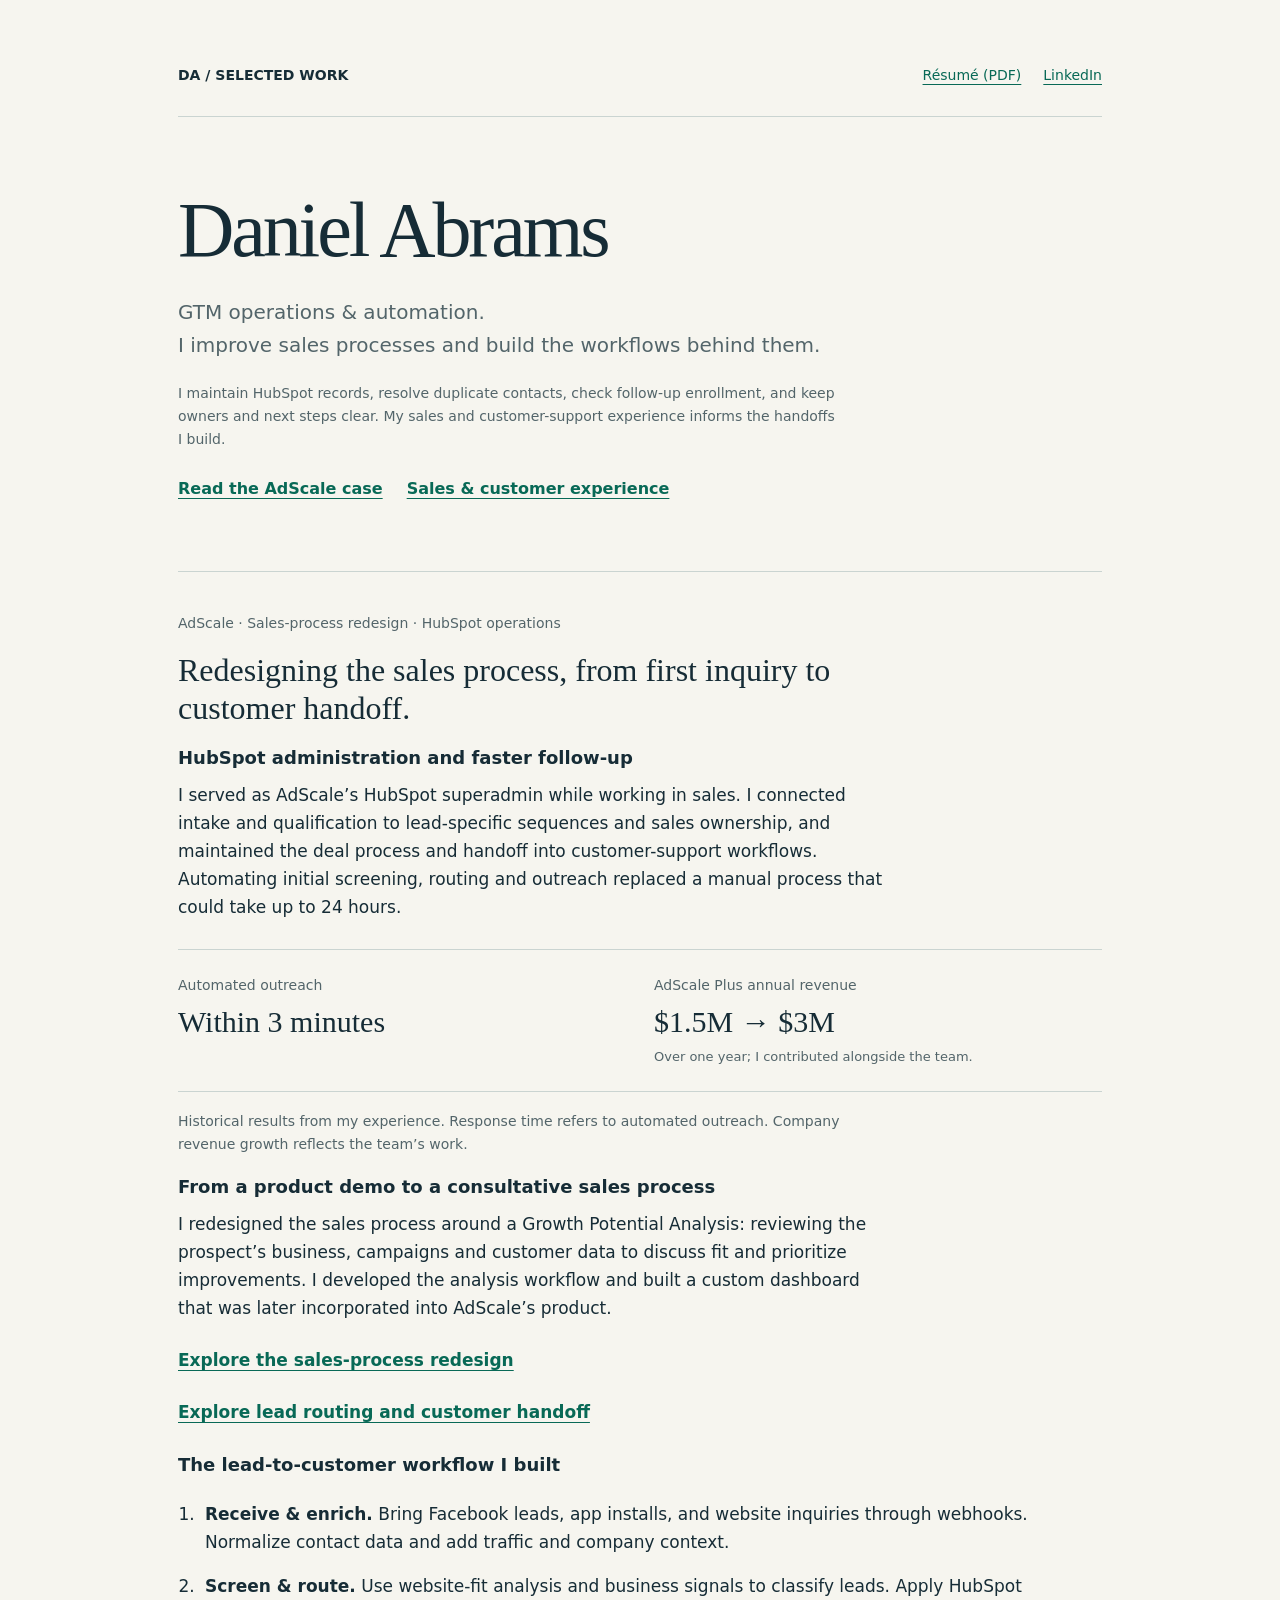
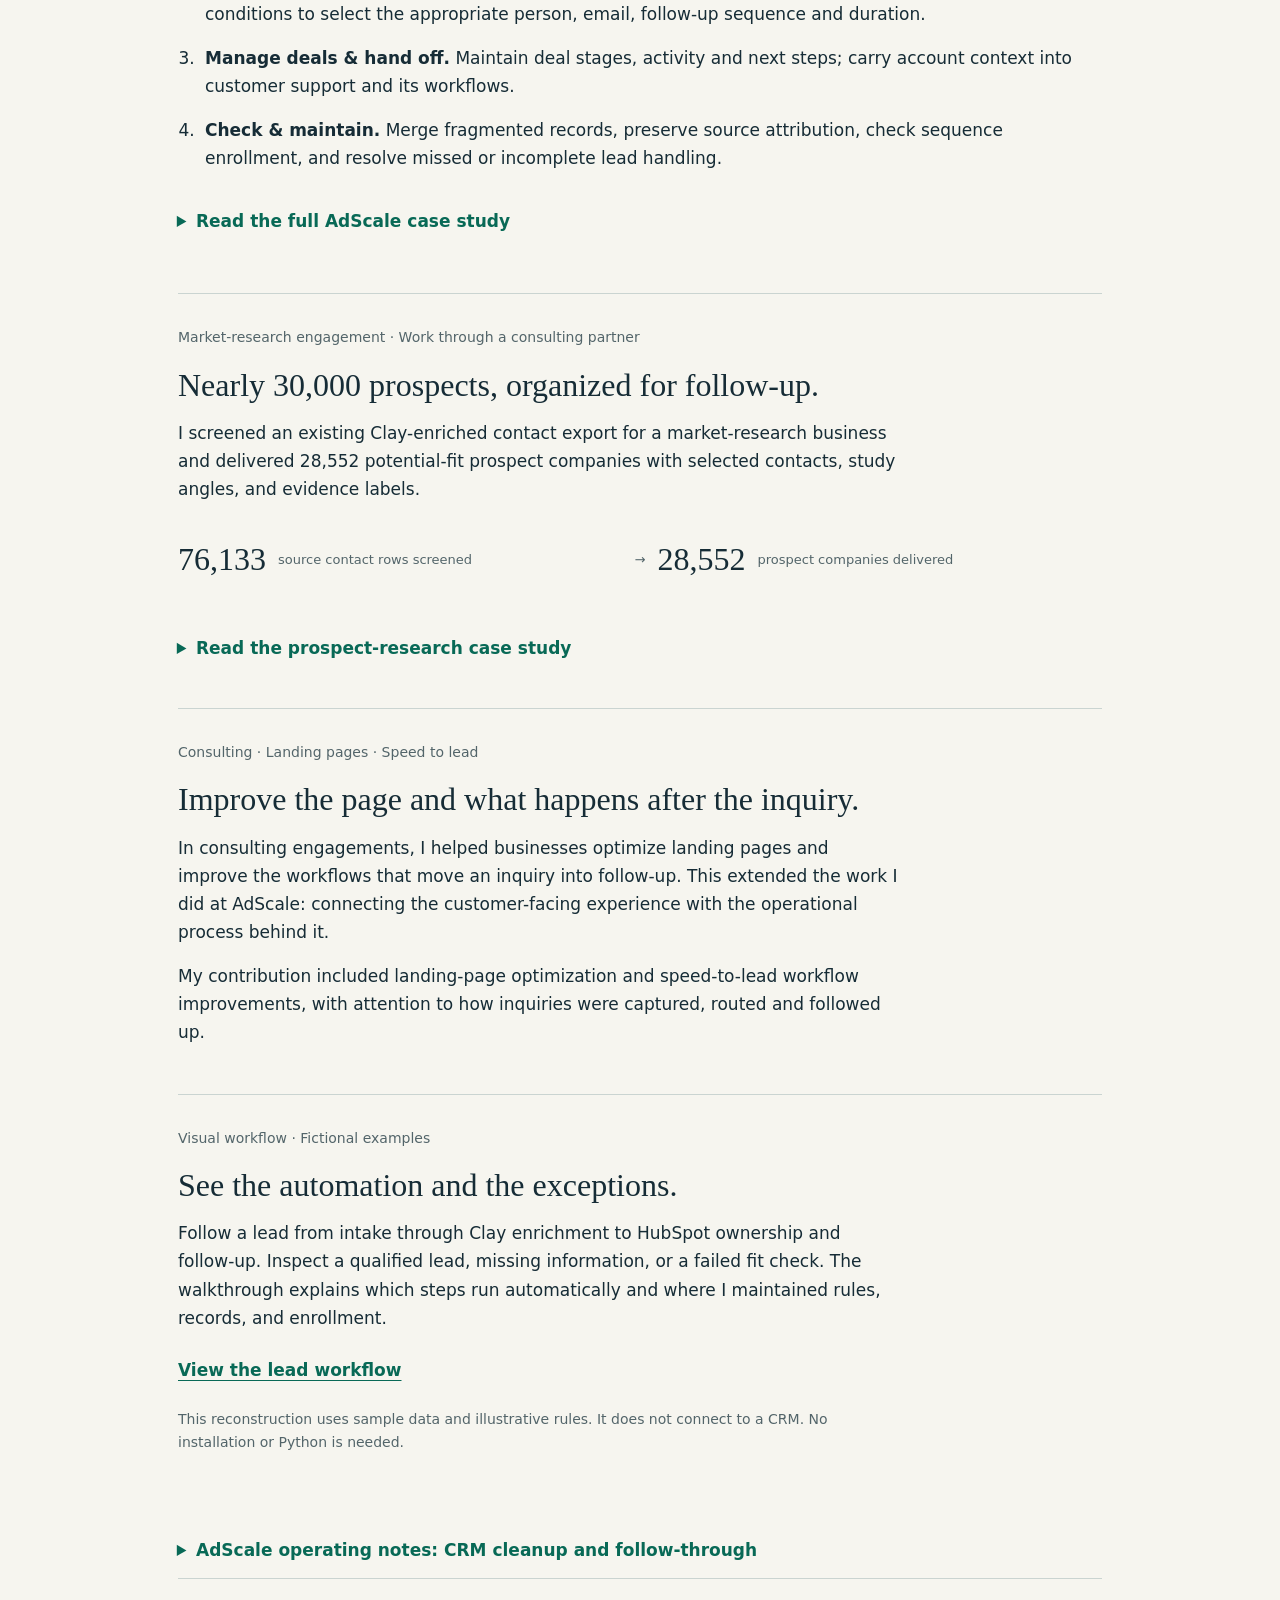
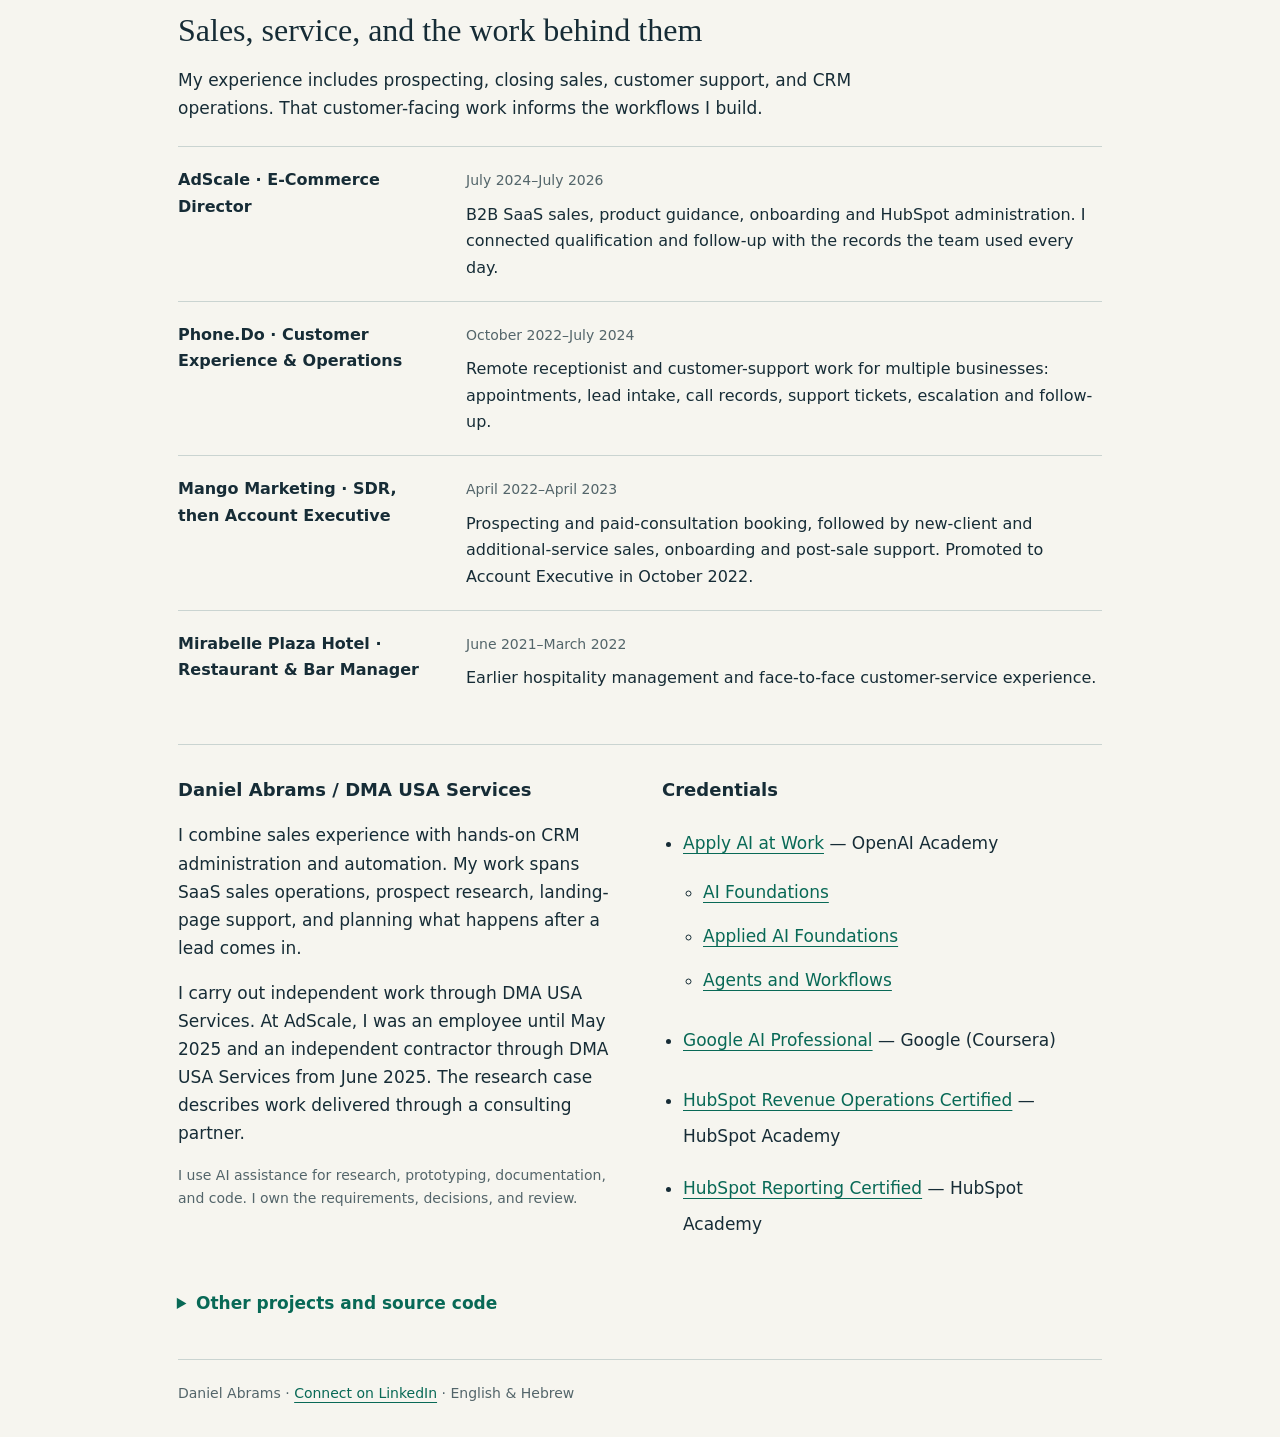
==== commit 971d9bff: "Restore exact homepage file from immediately before ID-card redesign" ====
--- a/index.html
+++ b/index.html
@@ -12,21 +12,16 @@
 </style>
 <style>
 .experience{border-top:1px solid var(--line);padding:32px 0;scroll-margin-top:24px}.experience>p{max-width:720px}.experience dl{margin:24px 0 0}.experience dl>div{display:grid;grid-template-columns:260px 1fr;gap:28px;padding:20px 0;border-top:1px solid var(--line)}.experience dt{font-weight:650;color:var(--ink);font-size:16px}.experience dd{font:16px/1.65 system-ui,sans-serif;margin:0}.experience dd span{font-size:14px;color:var(--muted)}.experience dd p{margin:8px 0 0}@media(max-width:600px){.experience dl>div{grid-template-columns:1fr;gap:6px}}
-</style><style>.credential-list>li{margin:16px 0}.credential-list ul{margin:4px 0 12px;padding-left:20px}.credential-list ul li{margin:0}.credential-list a{padding:3px 0}.credential-list .note{display:inline-block;margin-top:2px}</style>
-<link rel="stylesheet" href="/assets/index-xLbS2jRc.css">
-<link rel="stylesheet" href="/homepage.css">
-</head>
-<body class="portfolio-home"><a class="skip" href="#work">Skip to selected work</a><div class="app-shell">
-<header class="site-header"><div class="header-inner"><a href="/" class="brand"><span class="brand-mark">D</span><span class="brand-copy"><span class="brand-name">Daniel Abrams</span><span class="brand-sub">GTM operations &amp; applied AI</span></span></a><nav class="top-nav" aria-label="Primary navigation"><a href="#work" class="nav-link active">Selected work</a><a href="/lead-lab/" class="nav-link">Lead workflow</a><a href="/architecture/" class="nav-link">AI architecture</a><a href="Daniel_Abrams_GTM_Resume.pdf" class="nav-link">Résumé (PDF)</a><a href="https://www.linkedin.com/in/danielmabrams/" class="nav-link">LinkedIn</a></nav></div></header>
-<main class="main-content"><div class="page-wrap">
-<section class="page-intro"><div><div class="eyebrow">GTM operations &amp; automation</div><h1 class="page-title">Daniel <em>Abrams</em></h1></div><div class="intro-copy"><p>GTM operations & automation.<br>I improve sales processes and build the workflows behind them.</p><p class="note">I maintain HubSpot records, resolve duplicate contacts, check follow-up enrollment, and keep owners and next steps clear. My sales and customer-support experience informs the handoffs I build.</p><p class="links"><a href="#adscale">Read the AdScale case</a><a href="#experience">Sales & customer experience</a></p><p class="note">Operator · Builder · Strategist · Problem Solver</p></div></section>
+</style><style>.credential-list>li{margin:16px 0}.credential-list ul{margin:4px 0 12px;padding-left:20px}.credential-list ul li{margin:0}.credential-list a{padding:3px 0}.credential-list .note{display:inline-block;margin-top:2px}</style></head>
+<body><style>nav a,.links a,summary{min-height:44px;display:inline-flex;align-items:center}summary{display:list-item;padding:10px 0}.links{gap:8px 24px}.number{display:none}.project{grid-template-columns:1fr;gap:0}.project h2{max-width:750px}.project:first-child{padding-top:40px;padding-bottom:44px}.details a{display:inline-block;padding:8px 0}@media(max-width:600px){header{padding-bottom:28px}header h1{font-size:52px}nav{font-size:13px}nav div{gap:12px}.project{padding:28px 0}.results{margin:22px 0}header .links{display:grid;gap:3px}main{padding:24px 20px}}</style><a class="skip" href="#work">Skip to selected work</a><main>
+<nav aria-label="Main"><strong>DA / SELECTED WORK</strong><div><a href="Daniel_Abrams_GTM_Resume.pdf">Résumé (PDF)</a><a href="https://www.linkedin.com/in/danielmabrams/">LinkedIn</a></div></nav>
+<header><h1>Daniel Abrams</h1><p>GTM operations & automation.<br>I improve sales processes and build the workflows behind them.</p><p class="note">I maintain HubSpot records, resolve duplicate contacts, check follow-up enrollment, and keep owners and next steps clear. My sales and customer-support experience informs the handoffs I build.</p><p class="links"><a href="#adscale">Read the AdScale case</a><a href="#experience">Sales & customer experience</a></p></header>
 <section id="work" aria-label="Selected work">
 <article class="project" id="adscale"><div class="number" aria-hidden="true">01</div><div><p class="context">AdScale · Sales-process redesign · HubSpot operations</p><h2>Redesigning the sales process, from first inquiry to customer handoff.</h2><h3>HubSpot administration and faster follow-up</h3><p>I served as AdScale’s HubSpot superadmin while working in sales. I connected intake and qualification to lead-specific sequences and sales ownership, and maintained the deal process and handoff into customer-support workflows. Automating initial screening, routing and outreach replaced a manual process that could take up to 24 hours.</p><dl class="results"><div><dt>Automated outreach</dt><dd>Within 3 minutes</dd></div><div><dt>AdScale Plus annual revenue</dt><dd>$1.5M → $3M</dd><span>Over one year; I contributed alongside the team.</span></div></dl><p class="note">Historical results from my experience. Response time refers to automated outreach. Company revenue growth reflects the team’s work.</p><h3>From a product demo to a consultative sales process</h3><p>I redesigned the sales process around a Growth Potential Analysis: reviewing the prospect’s business, campaigns and customer data to discuss fit and prioritize improvements. I developed the analysis workflow and built a custom dashboard that was later incorporated into AdScale’s product.</p><p class="links"><a href="workday/#growth-analysis">Explore the sales-process redesign</a><a href="workday/#contribution">Explore lead routing and customer handoff</a></p><h3>The lead-to-customer workflow I built</h3><ol class="workflow"><li><strong>Receive & enrich.</strong> Bring Facebook leads, app installs, and website inquiries through webhooks. Normalize contact data and add traffic and company context.</li><li><strong>Screen & route.</strong> Use website-fit analysis and business signals to classify leads. Apply HubSpot conditions to select the appropriate person, email, follow-up sequence and duration.</li><li><strong>Manage deals & hand off.</strong> Maintain deal stages, activity and next steps; carry account context into customer support and its workflows.</li><li><strong>Check & maintain.</strong> Merge fragmented records, preserve source attribution, check sequence enrollment, and resolve missed or incomplete lead handling.</li></ol><details><summary>Read the full AdScale case study</summary><div class="case-body"><h3>The problem</h3><p>Salespeople had to research incoming leads, decide whether they fit, and choose a next step. That process could leave a lead waiting for up to a day. Bookings, forms, and app installs also created separate records for the same person.</p><h3>My contribution</h3><p>I connected Clay, Zapier, webhooks, and HubSpot to enrich and categorize incoming leads. Screening considered the business’s products, average order value, website quality, traffic, and other company signals. HubSpot conditions matched lead types to the assigned person, email, follow-up sequence and duration. The process continued through deal management and, after conversion, into customer support and its own workflows.</p><p>I also supplied roughly 70,000–76,000 prospect contacts for AdScale. That outbound sourcing work was separate from the inbound response-time improvement.</p><h3>Redesigning the sales process</h3><p>I moved the sales conversation beyond a traditional SaaS demo into a consultative Growth Potential Analysis. I broke the review into a structured process for examining the prospect’s campaigns, ad performance and business, then used the findings to discuss fit and opportunities for improvement.</p><p>I developed the AI-assisted analysis workflow and dashboard requirements: customer segments checked against order data, campaign comparisons across multiple time periods, prioritized recommendations and revenue scenarios grounded in current performance. I refined the prompts to require source checks, realistic projections and less repetition.</p><p>I built a custom analysis dashboard to support those conversations. The dashboard was later incorporated into AdScale as a product feature. My contribution was the consultative process, the analysis approach and the original dashboard.</p><h3>HubSpot administration</h3><p>I maintained workflows, lead-grading rules, pipeline stages, and reporting, and worked on two CRM migrations. Daily cleanup included merging duplicate or fragmented contacts and reviewing Lead Quality, Lead Status, and Marketing Source after each merge.</p><p>I checked whether leads entered the correct sequence and handled missed enrollment. I kept bookings, ownership, and next steps aligned with the record so the team could act on the information. I also coordinated customer onboarding and billing handoffs with the account context needed for follow-through.</p><h3>Result</h3><p>Automated screening, routing, and outreach brought the first outreach within three minutes. My sales and operations work contributed to AdScale Plus growing annual revenue from approximately $1.5M to $3M over one year.</p><h3>Explore a reconstruction</h3><p>The linked lead lab uses fictional companies and illustrative rules. It shows the decision structure; it does not reproduce a production HubSpot account.</p><p class="links"><a href="https://theonetruedaniel.github.io/lead-lab/">Open the lead-routing lab</a><a href="https://gamma.app/docs/q5fun7ugwjj0g9n">Read the workflow presentation</a></p><p class="note"><a href="https://github.com/theonetruedaniel/revops-lead-routing">Optional source code and test cases</a></p></div></details></div></article>
 <article class="project" id="prospecting"><div class="number" aria-hidden="true">02</div><div><p class="context">Market-research engagement · Work through a consulting partner</p><h2>Nearly 30,000 prospects, organized for follow-up.</h2><p>I screened an existing Clay-enriched contact export for a market-research business and delivered 28,552 potential-fit prospect companies with selected contacts, study angles, and evidence labels.</p><div class="research-scale"><strong>76,133</strong><span>source contact rows screened</span><span aria-hidden="true">→</span><strong>28,552</strong><span>prospect companies delivered</span></div><details><summary>Read the prospect-research case study</summary><div class="case-body"><h3>The problem</h3><p>The team had a large contact database. They needed a usable prospect list: relevant businesses, a contact to approach, and a reason a research study might help that business.</p><h3>My contribution</h3><p>I screened the full source list, reconciled its rows, and identified 11,277 duplicate contact rows. I organized potential fits by study category and geography, preserved unknowns in a review queue, and supplied a Google Sheet with a CSV backup.</p><p>The 28,552-company list included a selected existing contact for each company. I kept 9,405 unresolved company groups separate so gaps in evidence would remain visible.</p><h3>Targeted enrichment</h3><p>A separate research batch produced 153 contacts across 144 companies, covering agencies and direct buyers. I used public evidence and Clay enrichment and labeled recorded email addresses by source. I did not add that batch to the main count because the lists may overlap.</p><h3>Result and limits</h3><p>The delivery gave the team a segmented prospect list and research context for follow-up. “Potential fit” describes general relevance. The count does not represent active buyers, verified email deliverability, meetings, or sales.</p><p class="note">I’ve omitted the client name and private contact data. This case describes work delivered through a consulting partner.</p></div></details></div></article>
 <article class="project" id="consulting"><div><p class="context">Consulting · Landing pages · Speed to lead</p><h2>Improve the page and what happens after the inquiry.</h2><p>In consulting engagements, I helped businesses optimize landing pages and improve the workflows that move an inquiry into follow-up. This extended the work I did at AdScale: connecting the customer-facing experience with the operational process behind it.</p><p>My contribution included landing-page optimization and speed-to-lead workflow improvements, with attention to how inquiries were captured, routed and followed up.</p></div></article>
 <article class="project" id="demo"><div class="number" aria-hidden="true">03</div><div><p class="context">Visual workflow · Fictional examples</p><h2>See the automation and the exceptions.</h2><p>Follow a lead from intake through Clay enrichment to HubSpot ownership and follow-up. Inspect a qualified lead, missing information, or a failed fit check. The walkthrough explains which steps run automatically and where I maintained rules, records, and enrollment.</p><p class="links"><a href="https://theonetruedaniel.github.io/lead-lab/">View the lead workflow</a></p><p class="note">This reconstruction uses sample data and illustrative rules. It does not connect to a CRM. No installation or Python is needed.</p></div></article>
 </section>
-<details id="skills-and-approach"><summary>Skills, approach, and project notes</summary><div class="case-body"><h3>I make the next step clear.</h3><p>I improve sales processes and build the workflows behind them. My experience in sales and customer support shapes how I connect CRM records, automation, and the people who use them.</p><h3>From idea to follow-through</h3><p><strong>GTM operations.</strong> Sales processes, HubSpot administration, ownership, and customer handoffs.</p><p><strong>Automation.</strong> Lead intake, enrichment, conditional follow-up, and exception review.</p><p><strong>Research.</strong> Prospect screening, deduplication, segmentation, and evidence labels.</p><p><strong>Applied AI.</strong> Requirements, prototypes, architecture, and review with AI assistance.</p><h3>Skills & credentials</h3><ul><li>HubSpot</li><li>Clay</li><li>Zapier</li><li>CRM Automation</li><li>Sales Operations</li><li>Lead Qualification</li><li>Google AI Professional</li><li>HubSpot Revenue Operations Certified</li><li>HubSpot Reporting Certified</li><li>OpenAI Academy — Apply AI at Work</li></ul><h3>Customer-facing. Systems-minded.</h3><p>I’m Daniel Abrams, based in Atlanta. I’ve worked across SaaS sales, customer experience, CRM operations, and consulting. I carry out independent work through DMA USA Services.</p><p>I use AI for research, prototyping, documentation, and code. I own the requirements, decisions, and review.</p><h3>Selected-project notes</h3><ul><li><a href="#adscale">AdScale</a> — GTM operations<p class="note">Historical work · HubSpot, qualification, follow-up, and customer handoffs.</p></li><li><a href="#prospecting">Prospect research</a> — Market research<p class="note">Delivered through a consulting partner · potential-fit research, not verified buyers.</p></li><li><a href="architecture/">Abrams Intelligence</a> — AI platform foundations<p class="note">Architecture & foundations · candidate evaluations remain distinct from runtime adoption.</p></li><li><a href="https://github.com/theonetruedaniel/ticketagent">TicketAgent</a> — Inventory prototype<p class="note">Public prototype · dashboard and collection logic; no live monitoring claim.</p></li><li><a href="https://github.com/theonetruedaniel/fantasy-draft-assistant">Fantasy Draft Assistant</a> — Chrome side-panel project<p class="note">AI-assisted project · advice and roster logic; see repository limits.</p></li><li><a href="https://github.com/theonetruedaniel/atlanta-car-finder">Atlanta Car Finder</a> — Marketplace data project<p class="note">Public edition · parsers and evidence handling; live activation omitted.</p></li></ul><p class="note">Better processes. From the first inquiry to the next handoff.</p></div></details>
 <details id="operating-notes"><summary>AdScale operating notes: CRM cleanup and follow-through</summary><p class="note">Adapted from my June 2026 handover instructions. This is a paraphrased checklist; I have omitted private customer details.</p><ul><li><strong>Review duplicate contacts.</strong> Check the person behind booking, form and app-install records before merging. Preserve Lead Quality, Lead Status and Marketing Source.</li><li><strong>Check follow-up enrollment.</strong> Confirm that each lead enters the appropriate workflow and sequence; review missed enrollment and correct it.</li><li><strong>Keep opportunities actionable.</strong> Tie open deals to an owner, an activity and a credible next step. Check bookings to prevent duplicate slots.</li><li><strong>Prepare the handoff.</strong> Document account context for customer onboarding and billing coordination.</li></ul><p class="note">These notes describe my operating practices. They are not a screenshot or export from AdScale’s HubSpot account.</p></details>
 <section class="experience" id="experience" aria-labelledby="experience-title">
 <h2 id="experience-title">Sales, service, and the work behind them</h2>
@@ -39,6 +34,5 @@
 </dl></section>
 <section class="details" aria-label="Experience and credentials"><div><h3>Daniel Abrams / DMA USA Services</h3><p>I combine sales experience with hands-on CRM administration and automation. My work spans SaaS sales operations, prospect research, landing-page support, and planning what happens after a lead comes in.</p><p>I carry out independent work through DMA USA Services. At AdScale, I was an employee until May 2025 and an independent contractor through DMA USA Services from June 2025. The research case describes work delivered through a consulting partner.</p><p class="note">I use AI assistance for research, prototyping, documentation, and code. I own the requirements, decisions, and review.</p></div><div><h3 id="credentials">Credentials</h3><ul class="credential-list"><li><a href="https://oaiacademy.credential.net/d8995a20-78e9-447d-abfd-37eb64763db9">Apply AI at Work</a> — OpenAI Academy<ul><li><a href="https://oaiacademy.credential.net/8226ea11-6361-4f19-823e-c35564c8d666">AI Foundations</a></li><li><a href="https://oaiacademy.credential.net/70e6b1f1-4432-497e-97c1-7b22a88c7a88">Applied AI Foundations</a></li><li><a href="https://oaiacademy.credential.net/3782842c-6496-4000-9a7d-c04f3dc1b325">Agents and Workflows</a></li></ul></li><li><a href="https://www.coursera.org/account/accomplishments/professional-cert/certificate/DVSWZUXWH1NU">Google AI Professional</a> — Google (Coursera)</li><li><a href="https://app-na2.hubspot.com/academy/achievements/twxq78yc/en/1/daniel-abrams/hubspot-revenue-operations-certified">HubSpot Revenue Operations Certified</a> — HubSpot Academy</li><li><a href="https://app-na2.hubspot.com/academy/achievements/4ks7rjsy/en/1/daniel-abrams/hubspot-reporting-certified">HubSpot Reporting Certified</a> — HubSpot Academy</li></ul></div></section>
 <details><summary>Other projects and source code</summary><ul><li><a href="https://github.com/theonetruedaniel/abrams-intelligence">Abrams Intelligence</a>: architecture and foundations for a personal AI platform. <a href="https://theonetruedaniel.github.io/architecture/">View the architecture explorer</a>.</li><li><a href="https://github.com/theonetruedaniel/fantasy-draft-assistant">Fantasy Draft Assistant</a>: Chrome side-panel advice and roster logic.</li><li><a href="https://github.com/theonetruedaniel/ticketagent">TicketAgent</a>: ticket-inventory dashboard and collection prototype.</li><li><a href="https://github.com/theonetruedaniel/atlanta-car-finder">Atlanta Car Finder</a>: marketplace parsers and evidence handling.</li></ul><p class="note">I developed these projects with AI assistance. Each repository explains its scope and limitations. The public editions omit private data and deployment wiring.</p><p><a href="https://github.com/theonetruedaniel">All public repositories</a></p></details>
-<p class="links"><a href="https://www.linkedin.com/in/danielmabrams/">Let’s connect on LinkedIn</a><a href="Daniel_Abrams_GTM_Resume.pdf">View my résumé</a></p>
 <footer>Daniel Abrams · <a href="https://www.linkedin.com/in/danielmabrams/">Connect on LinkedIn</a> · English & Hebrew</footer>
-</div></main></div></body></html>
+</main></body></html>
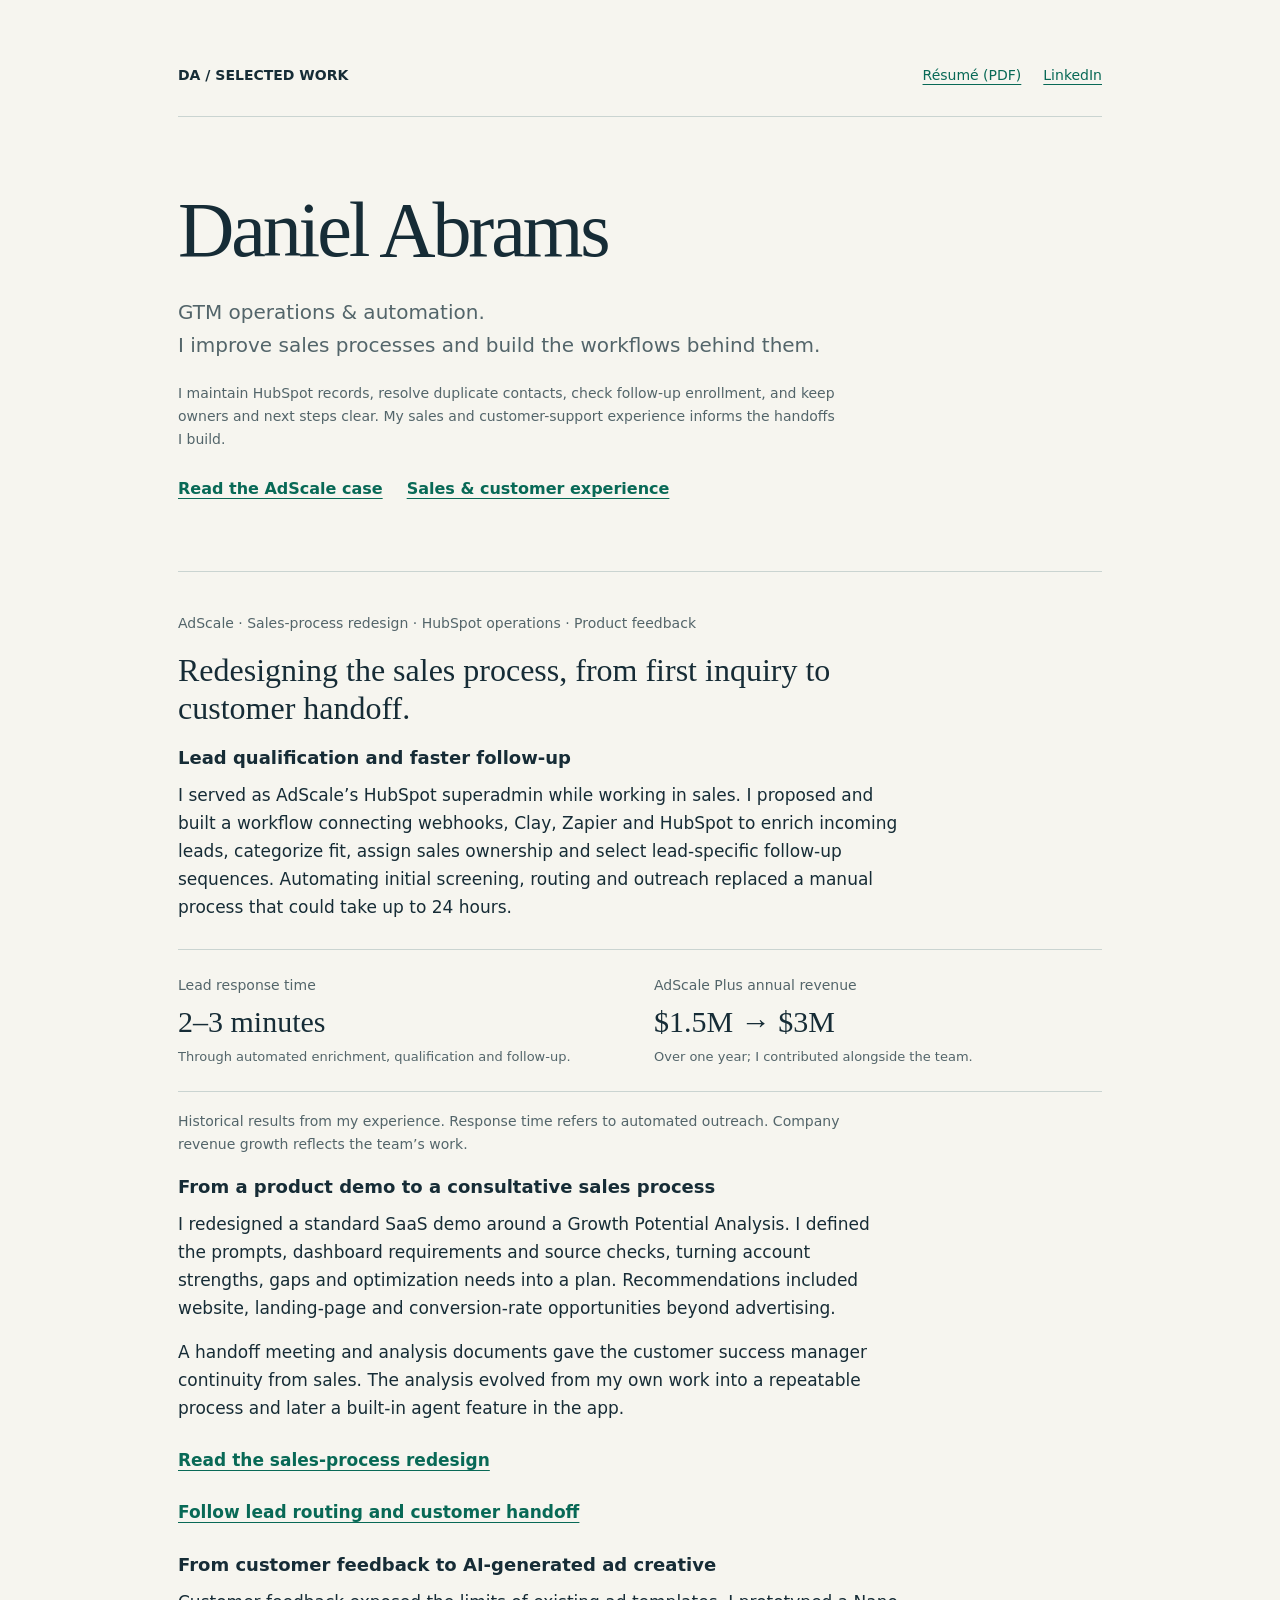
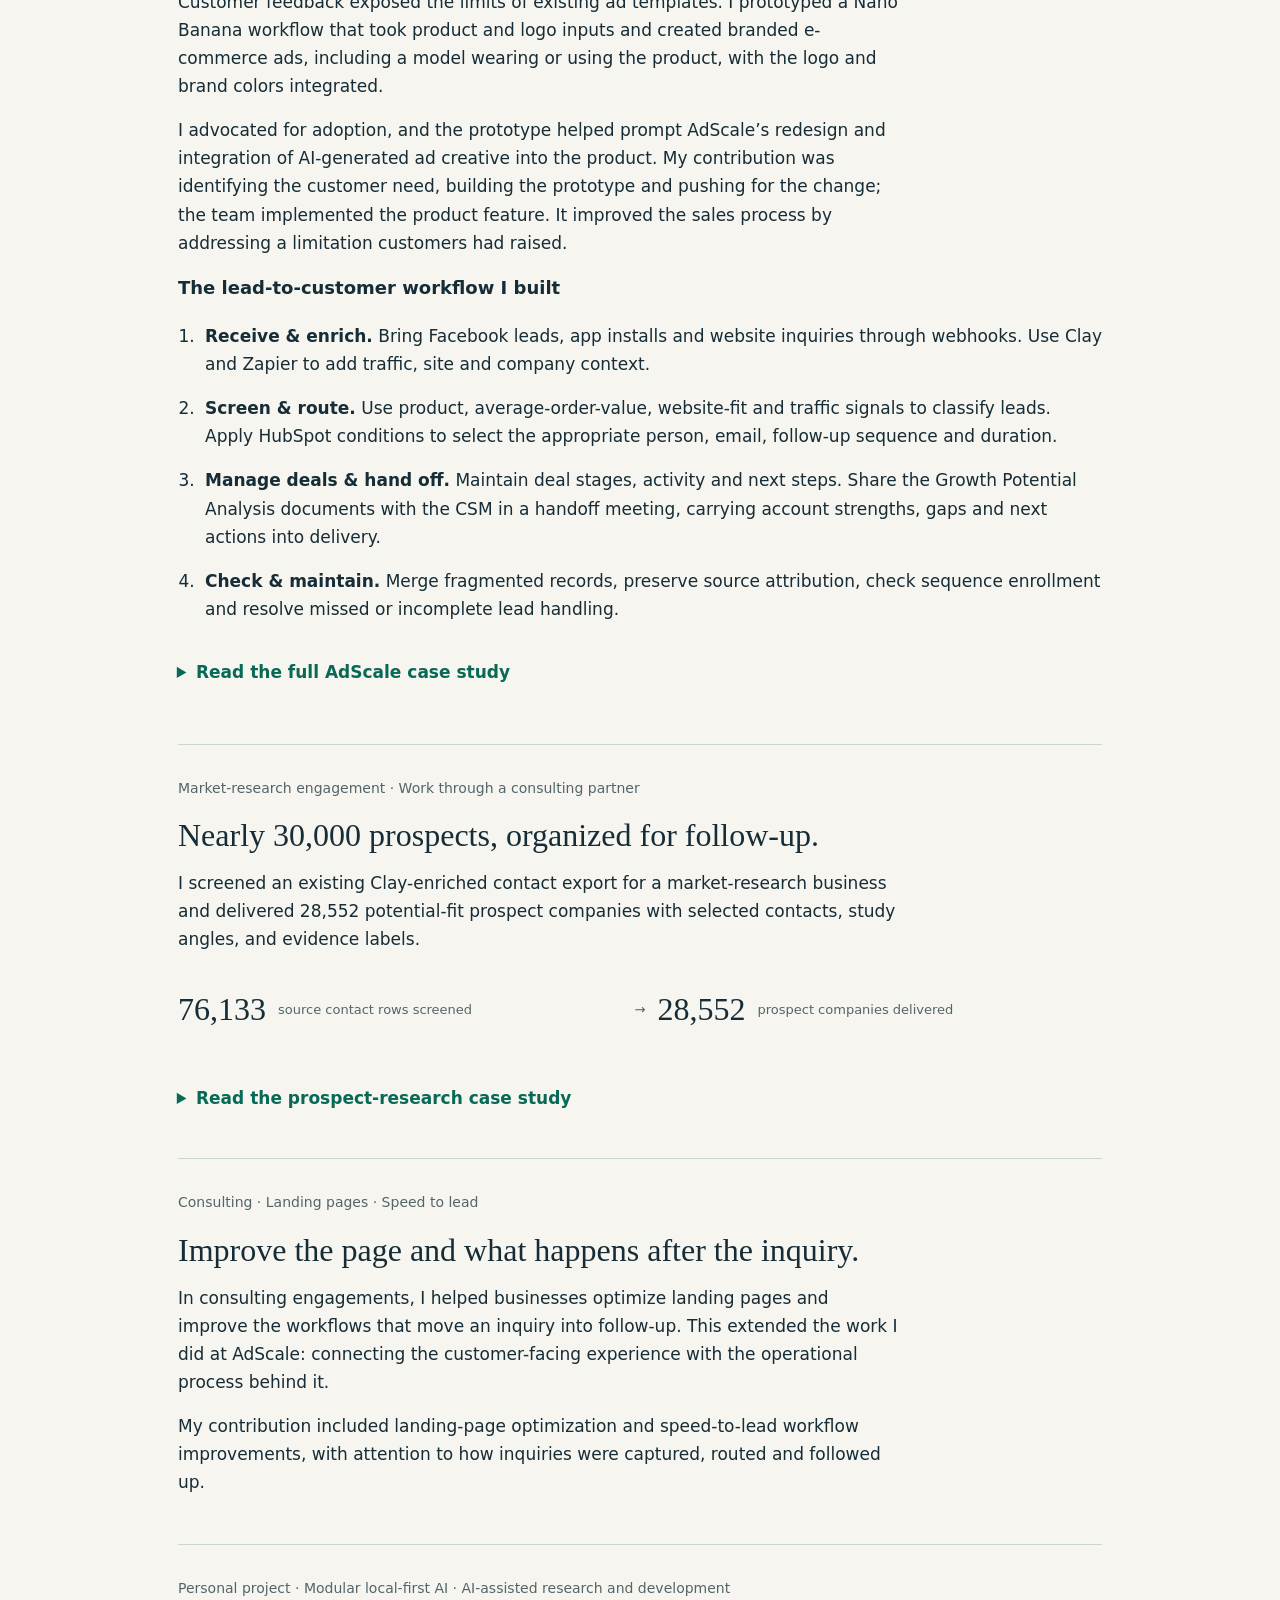
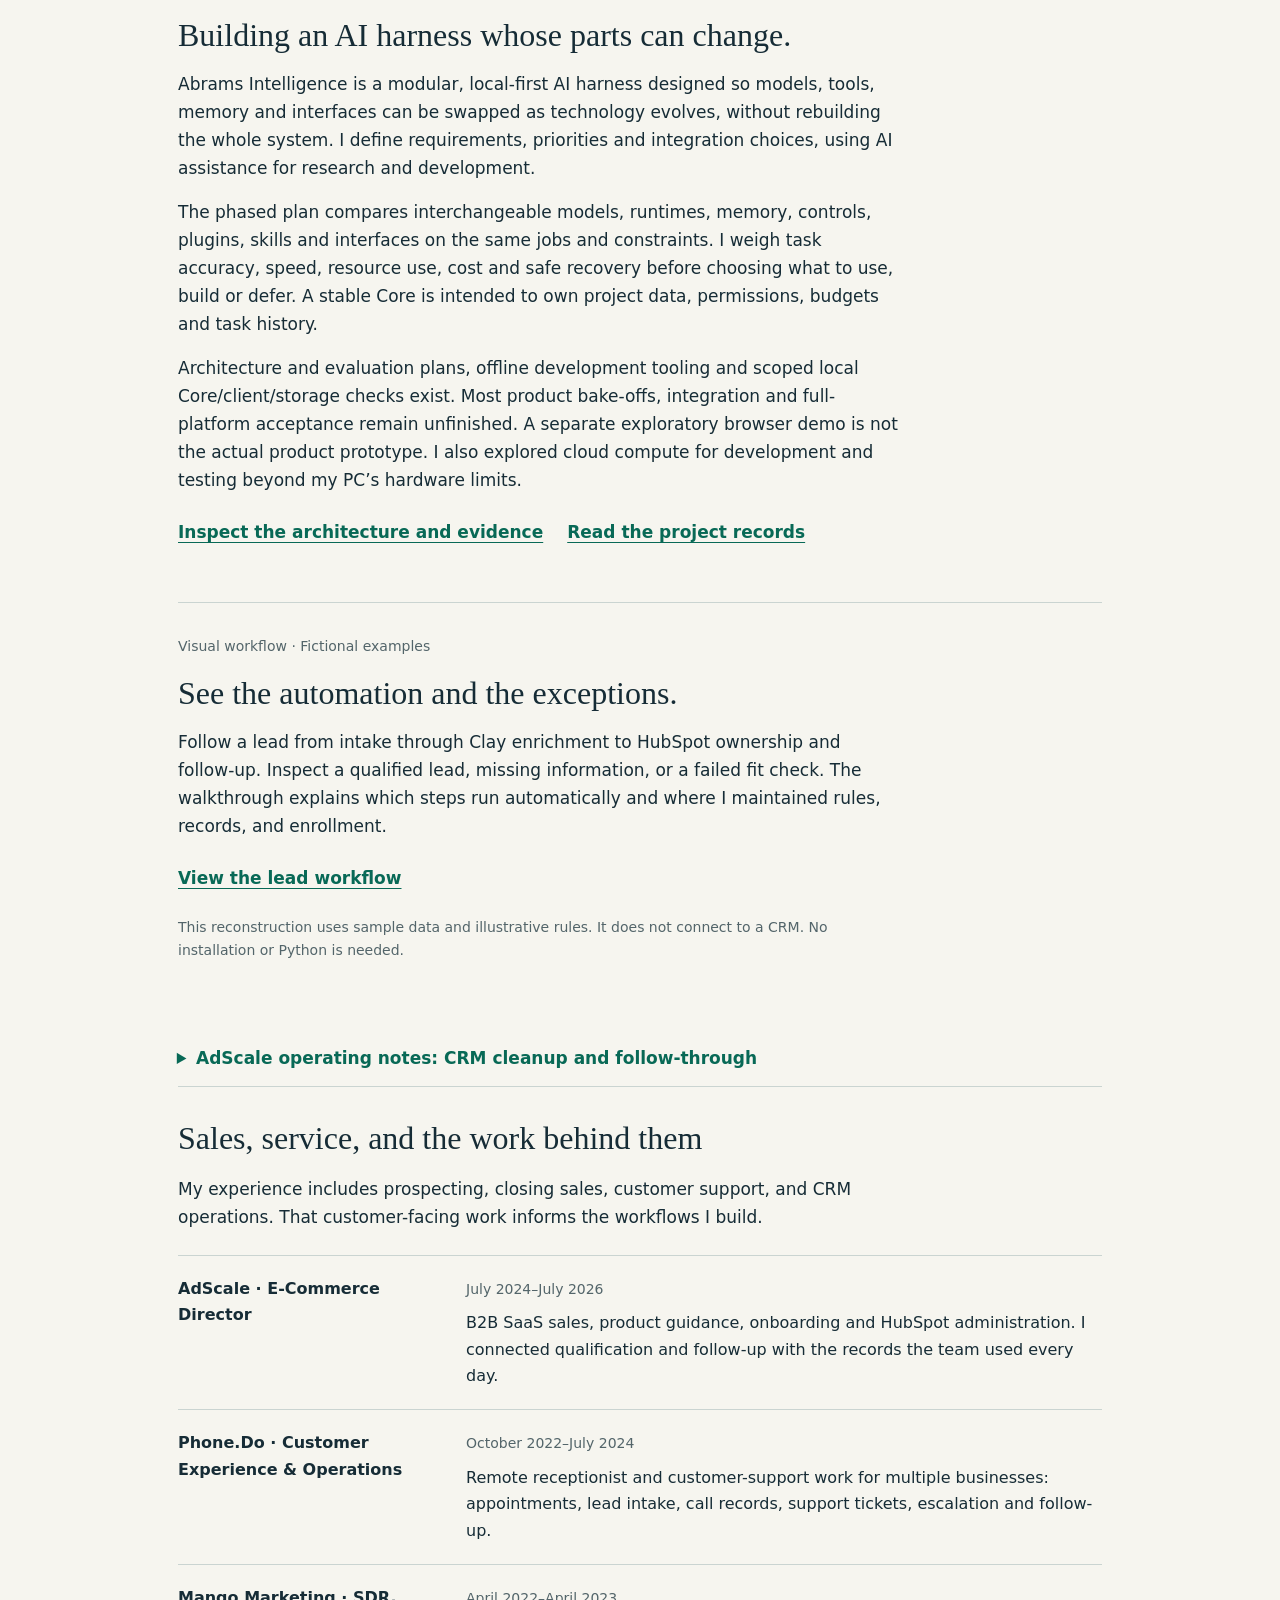
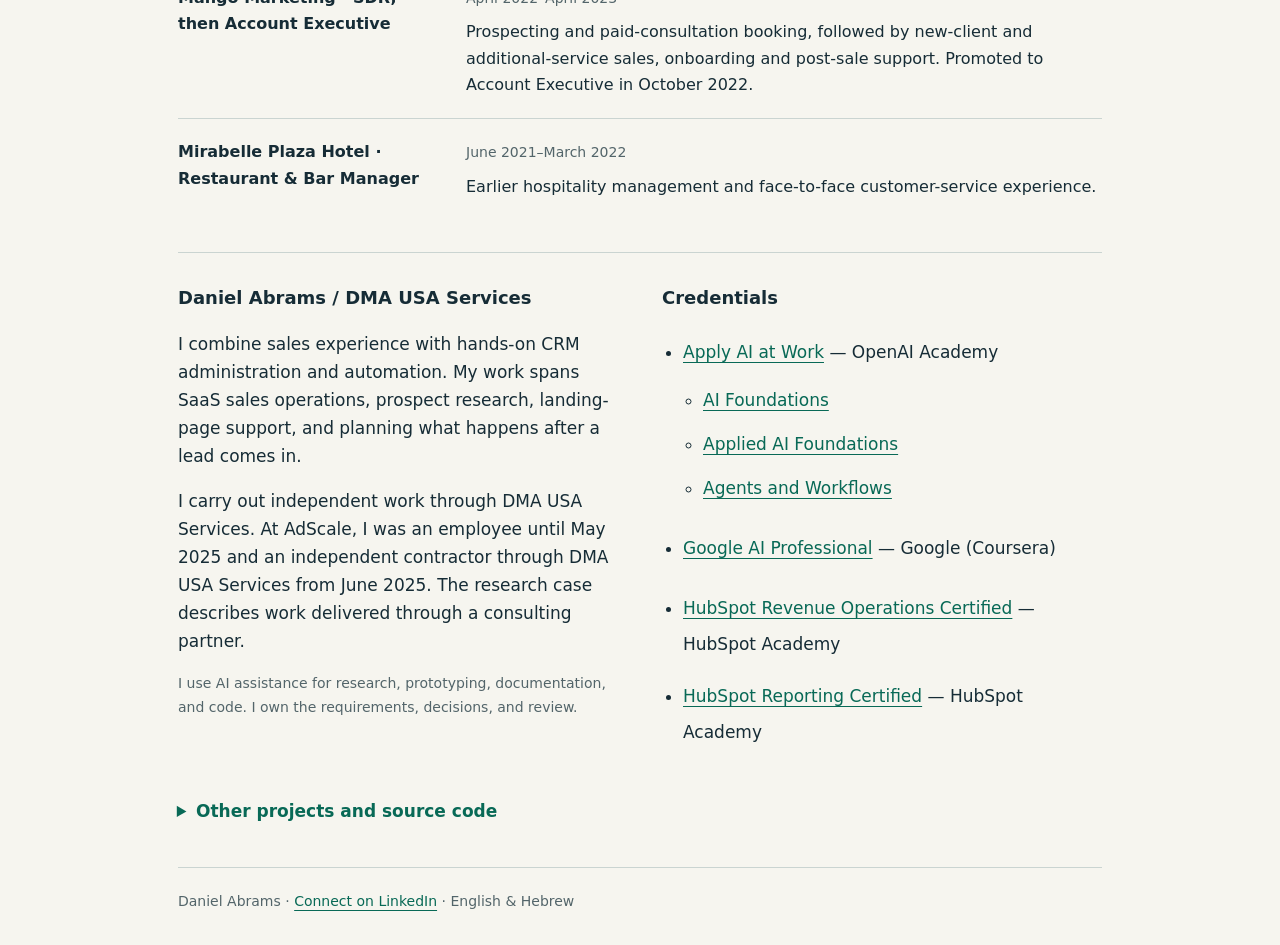
==== commit 809388b0: "Align portfolio project facts and add AdScale AI creative case" ====
--- a/index.html
+++ b/index.html
@@ -17,9 +17,57 @@
 <nav aria-label="Main"><strong>DA / SELECTED WORK</strong><div><a href="Daniel_Abrams_GTM_Resume.pdf">Résumé (PDF)</a><a href="https://www.linkedin.com/in/danielmabrams/">LinkedIn</a></div></nav>
 <header><h1>Daniel Abrams</h1><p>GTM operations & automation.<br>I improve sales processes and build the workflows behind them.</p><p class="note">I maintain HubSpot records, resolve duplicate contacts, check follow-up enrollment, and keep owners and next steps clear. My sales and customer-support experience informs the handoffs I build.</p><p class="links"><a href="#adscale">Read the AdScale case</a><a href="#experience">Sales & customer experience</a></p></header>
 <section id="work" aria-label="Selected work">
-<article class="project" id="adscale"><div class="number" aria-hidden="true">01</div><div><p class="context">AdScale · Sales-process redesign · HubSpot operations</p><h2>Redesigning the sales process, from first inquiry to customer handoff.</h2><h3>HubSpot administration and faster follow-up</h3><p>I served as AdScale’s HubSpot superadmin while working in sales. I connected intake and qualification to lead-specific sequences and sales ownership, and maintained the deal process and handoff into customer-support workflows. Automating initial screening, routing and outreach replaced a manual process that could take up to 24 hours.</p><dl class="results"><div><dt>Automated outreach</dt><dd>Within 3 minutes</dd></div><div><dt>AdScale Plus annual revenue</dt><dd>$1.5M → $3M</dd><span>Over one year; I contributed alongside the team.</span></div></dl><p class="note">Historical results from my experience. Response time refers to automated outreach. Company revenue growth reflects the team’s work.</p><h3>From a product demo to a consultative sales process</h3><p>I redesigned the sales process around a Growth Potential Analysis: reviewing the prospect’s business, campaigns and customer data to discuss fit and prioritize improvements. I developed the analysis workflow and built a custom dashboard that was later incorporated into AdScale’s product.</p><p class="links"><a href="workday/#growth-analysis">Explore the sales-process redesign</a><a href="workday/#contribution">Explore lead routing and customer handoff</a></p><h3>The lead-to-customer workflow I built</h3><ol class="workflow"><li><strong>Receive & enrich.</strong> Bring Facebook leads, app installs, and website inquiries through webhooks. Normalize contact data and add traffic and company context.</li><li><strong>Screen & route.</strong> Use website-fit analysis and business signals to classify leads. Apply HubSpot conditions to select the appropriate person, email, follow-up sequence and duration.</li><li><strong>Manage deals & hand off.</strong> Maintain deal stages, activity and next steps; carry account context into customer support and its workflows.</li><li><strong>Check & maintain.</strong> Merge fragmented records, preserve source attribution, check sequence enrollment, and resolve missed or incomplete lead handling.</li></ol><details><summary>Read the full AdScale case study</summary><div class="case-body"><h3>The problem</h3><p>Salespeople had to research incoming leads, decide whether they fit, and choose a next step. That process could leave a lead waiting for up to a day. Bookings, forms, and app installs also created separate records for the same person.</p><h3>My contribution</h3><p>I connected Clay, Zapier, webhooks, and HubSpot to enrich and categorize incoming leads. Screening considered the business’s products, average order value, website quality, traffic, and other company signals. HubSpot conditions matched lead types to the assigned person, email, follow-up sequence and duration. The process continued through deal management and, after conversion, into customer support and its own workflows.</p><p>I also supplied roughly 70,000–76,000 prospect contacts for AdScale. That outbound sourcing work was separate from the inbound response-time improvement.</p><h3>Redesigning the sales process</h3><p>I moved the sales conversation beyond a traditional SaaS demo into a consultative Growth Potential Analysis. I broke the review into a structured process for examining the prospect’s campaigns, ad performance and business, then used the findings to discuss fit and opportunities for improvement.</p><p>I developed the AI-assisted analysis workflow and dashboard requirements: customer segments checked against order data, campaign comparisons across multiple time periods, prioritized recommendations and revenue scenarios grounded in current performance. I refined the prompts to require source checks, realistic projections and less repetition.</p><p>I built a custom analysis dashboard to support those conversations. The dashboard was later incorporated into AdScale as a product feature. My contribution was the consultative process, the analysis approach and the original dashboard.</p><h3>HubSpot administration</h3><p>I maintained workflows, lead-grading rules, pipeline stages, and reporting, and worked on two CRM migrations. Daily cleanup included merging duplicate or fragmented contacts and reviewing Lead Quality, Lead Status, and Marketing Source after each merge.</p><p>I checked whether leads entered the correct sequence and handled missed enrollment. I kept bookings, ownership, and next steps aligned with the record so the team could act on the information. I also coordinated customer onboarding and billing handoffs with the account context needed for follow-through.</p><h3>Result</h3><p>Automated screening, routing, and outreach brought the first outreach within three minutes. My sales and operations work contributed to AdScale Plus growing annual revenue from approximately $1.5M to $3M over one year.</p><h3>Explore a reconstruction</h3><p>The linked lead lab uses fictional companies and illustrative rules. It shows the decision structure; it does not reproduce a production HubSpot account.</p><p class="links"><a href="https://theonetruedaniel.github.io/lead-lab/">Open the lead-routing lab</a><a href="https://gamma.app/docs/q5fun7ugwjj0g9n">Read the workflow presentation</a></p><p class="note"><a href="https://github.com/theonetruedaniel/revops-lead-routing">Optional source code and test cases</a></p></div></details></div></article>
+<article class="project" id="adscale"><div class="number" aria-hidden="true">01</div><div>
+<p class="context">AdScale · Sales-process redesign · HubSpot operations · Product feedback</p>
+<h2>Redesigning the sales process, from first inquiry to customer handoff.</h2>
+<h3>Lead qualification and faster follow-up</h3>
+<p>I served as AdScale’s HubSpot superadmin while working in sales. I proposed and built a workflow connecting webhooks, Clay, Zapier and HubSpot to enrich incoming leads, categorize fit, assign sales ownership and select lead-specific follow-up sequences. Automating initial screening, routing and outreach replaced a manual process that could take up to 24 hours.</p>
+<dl class="results"><div><dt>Lead response time</dt><dd>2–3 minutes</dd><span>Through automated enrichment, qualification and follow-up.</span></div><div><dt>AdScale Plus annual revenue</dt><dd>$1.5M → $3M</dd><span>Over one year; I contributed alongside the team.</span></div></dl>
+<p class="note">Historical results from my experience. Response time refers to automated outreach. Company revenue growth reflects the team’s work.</p>
+<h3>From a product demo to a consultative sales process</h3>
+<p>I redesigned a standard SaaS demo around a Growth Potential Analysis. I defined the prompts, dashboard requirements and source checks, turning account strengths, gaps and optimization needs into a plan. Recommendations included website, landing-page and conversion-rate opportunities beyond advertising.</p>
+<p>A handoff meeting and analysis documents gave the customer success manager continuity from sales. The analysis evolved from my own work into a repeatable process and later a built-in agent feature in the app.</p>
+<p class="links"><a href="workday/#growth-analysis">Read the sales-process redesign</a><a href="workday/#contribution">Follow lead routing and customer handoff</a></p>
+<h3 id="ai-creative">From customer feedback to AI-generated ad creative</h3>
+<p>Customer feedback exposed the limits of existing ad templates. I prototyped a Nano Banana workflow that took product and logo inputs and created branded e-commerce ads, including a model wearing or using the product, with the logo and brand colors integrated.</p>
+<p>I advocated for adoption, and the prototype helped prompt AdScale’s redesign and integration of AI-generated ad creative into the product. My contribution was identifying the customer need, building the prototype and pushing for the change; the team implemented the product feature. It improved the sales process by addressing a limitation customers had raised.</p>
+<h3>The lead-to-customer workflow I built</h3>
+<ol class="workflow">
+<li><strong>Receive & enrich.</strong> Bring Facebook leads, app installs and website inquiries through webhooks. Use Clay and Zapier to add traffic, site and company context.</li>
+<li><strong>Screen & route.</strong> Use product, average-order-value, website-fit and traffic signals to classify leads. Apply HubSpot conditions to select the appropriate person, email, follow-up sequence and duration.</li>
+<li><strong>Manage deals & hand off.</strong> Maintain deal stages, activity and next steps. Share the Growth Potential Analysis documents with the CSM in a handoff meeting, carrying account strengths, gaps and next actions into delivery.</li>
+<li><strong>Check & maintain.</strong> Merge fragmented records, preserve source attribution, check sequence enrollment and resolve missed or incomplete lead handling.</li>
+</ol>
+<details><summary>Read the full AdScale case study</summary><div class="case-body">
+<h3>The problem</h3>
+<p>Manual website and traffic checks, alongside different views of lead quality, delayed incoming-lead review and follow-up. Marketing also had concerns about automation cost. Bookings, forms and app installs could create separate records for the same person.</p>
+<h3>My contribution</h3>
+<p>I defined qualification categories and connected Clay, Zapier, webhooks and HubSpot to enrich and categorize incoming leads. Screening considered the business’s products, average order value, website quality, traffic and other company signals. HubSpot conditions matched lead types to the assigned person, email, follow-up sequence and duration. I maintained records and checked enrollment through the customer handoff.</p>
+<p>I also supplied roughly 70,000–76,000 prospect contacts for AdScale. That outbound sourcing work was separate from the inbound response-time improvement.</p>
+<h3>Redesigning the sales process</h3>
+<p>I moved the sales conversation beyond a traditional SaaS demo into a consultative Growth Potential Analysis. I broke the review into a structured process for examining the prospect’s campaigns, ad performance and business, then used the findings to discuss fit and opportunities for improvement.</p>
+<p>I developed the AI-assisted analysis workflow and dashboard requirements: customer segments checked against order data, campaign comparisons across multiple time periods, prioritized recommendations and revenue scenarios grounded in current performance. I refined the prompts to require source checks, realistic projections and less repetition, combining repeated findings into one Insights view.</p>
+<p>The analysis outlined account strengths, current performance, what was and was not working, and optimization priorities. It could go beyond advertising to website, landing-page and conversion rate optimization feedback.</p>
+<p>I redesigned the transition as well as the sales conversation. In a handoff meeting, I shared the analysis documents with the CSM so account context and next actions carried into delivery instead of being rediscovered. The analysis later became a built-in agent feature in the app. I owned the original analysis and process design; proposed improvements were scenarios, not achieved revenue or conversion gains.</p>
+<h3>HubSpot administration</h3>
+<p>I maintained workflows, lead-grading rules, pipeline stages and reporting, and worked on two CRM migrations. Daily cleanup included merging duplicate or fragmented contacts and reviewing Lead Quality, Lead Status and Marketing Source after each merge.</p>
+<p>I checked whether leads entered the correct sequence and handled missed enrollment. For one recurring country-field overwrite, I traced the recorded source and involved developers. They fixed the integration; I reran affected records through Clay. This was a troubleshooting example within the broader CRM work, not the whole automation project.</p>
+<p>I also followed up on signatures, recorded signed terms in HubSpot and coordinated finance handoffs. Finance processed payment.</p>
+<h3>Result</h3>
+<p>Reduced lead response time to 2–3 minutes through automated enrichment, qualification and follow-up. My sales and operations work contributed to AdScale Plus growing annual revenue from approximately $1.5M to $3M over one year.</p>
+<h3>Explore a reconstruction</h3>
+<p>The linked lead lab uses fictional companies and illustrative rules. It shows the decision structure; it does not reproduce a production HubSpot account.</p>
+<p class="links"><a href="https://theonetruedaniel.github.io/lead-lab/">Open the lead-routing lab</a><a href="https://gamma.app/docs/q5fun7ugwjj0g9n">Read the workflow presentation</a></p>
+<p class="note"><a href="https://github.com/theonetruedaniel/revops-lead-routing">Optional source code and test cases</a></p>
+</div></details></div></article>
 <article class="project" id="prospecting"><div class="number" aria-hidden="true">02</div><div><p class="context">Market-research engagement · Work through a consulting partner</p><h2>Nearly 30,000 prospects, organized for follow-up.</h2><p>I screened an existing Clay-enriched contact export for a market-research business and delivered 28,552 potential-fit prospect companies with selected contacts, study angles, and evidence labels.</p><div class="research-scale"><strong>76,133</strong><span>source contact rows screened</span><span aria-hidden="true">→</span><strong>28,552</strong><span>prospect companies delivered</span></div><details><summary>Read the prospect-research case study</summary><div class="case-body"><h3>The problem</h3><p>The team had a large contact database. They needed a usable prospect list: relevant businesses, a contact to approach, and a reason a research study might help that business.</p><h3>My contribution</h3><p>I screened the full source list, reconciled its rows, and identified 11,277 duplicate contact rows. I organized potential fits by study category and geography, preserved unknowns in a review queue, and supplied a Google Sheet with a CSV backup.</p><p>The 28,552-company list included a selected existing contact for each company. I kept 9,405 unresolved company groups separate so gaps in evidence would remain visible.</p><h3>Targeted enrichment</h3><p>A separate research batch produced 153 contacts across 144 companies, covering agencies and direct buyers. I used public evidence and Clay enrichment and labeled recorded email addresses by source. I did not add that batch to the main count because the lists may overlap.</p><h3>Result and limits</h3><p>The delivery gave the team a segmented prospect list and research context for follow-up. “Potential fit” describes general relevance. The count does not represent active buyers, verified email deliverability, meetings, or sales.</p><p class="note">I’ve omitted the client name and private contact data. This case describes work delivered through a consulting partner.</p></div></details></div></article>
 <article class="project" id="consulting"><div><p class="context">Consulting · Landing pages · Speed to lead</p><h2>Improve the page and what happens after the inquiry.</h2><p>In consulting engagements, I helped businesses optimize landing pages and improve the workflows that move an inquiry into follow-up. This extended the work I did at AdScale: connecting the customer-facing experience with the operational process behind it.</p><p>My contribution included landing-page optimization and speed-to-lead workflow improvements, with attention to how inquiries were captured, routed and followed up.</p></div></article>
+<article class="project" id="abrams-intelligence"><div><p class="context">Personal project · Modular local-first AI · AI-assisted research and development</p>
+<h2>Building an AI harness whose parts can change.</h2>
+<p>Abrams Intelligence is a modular, local-first AI harness designed so models, tools, memory and interfaces can be swapped as technology evolves, without rebuilding the whole system. I define requirements, priorities and integration choices, using AI assistance for research and development.</p>
+<p>The phased plan compares interchangeable models, runtimes, memory, controls, plugins, skills and interfaces on the same jobs and constraints. I weigh task accuracy, speed, resource use, cost and safe recovery before choosing what to use, build or defer. A stable Core is intended to own project data, permissions, budgets and task history.</p>
+<p>Architecture and evaluation plans, offline development tooling and scoped local Core/client/storage checks exist. Most product bake-offs, integration and full-platform acceptance remain unfinished. A separate exploratory browser demo is not the actual product prototype. I also explored cloud compute for development and testing beyond my PC’s hardware limits.</p>
+<p class="links"><a href="architecture/">Inspect the architecture and evidence</a><a href="https://github.com/theonetruedaniel/abrams-intelligence">Read the project records</a></p></div></article>
 <article class="project" id="demo"><div class="number" aria-hidden="true">03</div><div><p class="context">Visual workflow · Fictional examples</p><h2>See the automation and the exceptions.</h2><p>Follow a lead from intake through Clay enrichment to HubSpot ownership and follow-up. Inspect a qualified lead, missing information, or a failed fit check. The walkthrough explains which steps run automatically and where I maintained rules, records, and enrollment.</p><p class="links"><a href="https://theonetruedaniel.github.io/lead-lab/">View the lead workflow</a></p><p class="note">This reconstruction uses sample data and illustrative rules. It does not connect to a CRM. No installation or Python is needed.</p></div></article>
 </section>
 <details id="operating-notes"><summary>AdScale operating notes: CRM cleanup and follow-through</summary><p class="note">Adapted from my June 2026 handover instructions. This is a paraphrased checklist; I have omitted private customer details.</p><ul><li><strong>Review duplicate contacts.</strong> Check the person behind booking, form and app-install records before merging. Preserve Lead Quality, Lead Status and Marketing Source.</li><li><strong>Check follow-up enrollment.</strong> Confirm that each lead enters the appropriate workflow and sequence; review missed enrollment and correct it.</li><li><strong>Keep opportunities actionable.</strong> Tie open deals to an owner, an activity and a credible next step. Check bookings to prevent duplicate slots.</li><li><strong>Prepare the handoff.</strong> Document account context for customer onboarding and billing coordination.</li></ul><p class="note">These notes describe my operating practices. They are not a screenshot or export from AdScale’s HubSpot account.</p></details>
@@ -33,6 +81,7 @@
 <div><dt>Mirabelle Plaza Hotel · Restaurant & Bar Manager</dt><dd><span>June 2021–March 2022</span><p>Earlier hospitality management and face-to-face customer-service experience.</p></dd></div>
 </dl></section>
 <section class="details" aria-label="Experience and credentials"><div><h3>Daniel Abrams / DMA USA Services</h3><p>I combine sales experience with hands-on CRM administration and automation. My work spans SaaS sales operations, prospect research, landing-page support, and planning what happens after a lead comes in.</p><p>I carry out independent work through DMA USA Services. At AdScale, I was an employee until May 2025 and an independent contractor through DMA USA Services from June 2025. The research case describes work delivered through a consulting partner.</p><p class="note">I use AI assistance for research, prototyping, documentation, and code. I own the requirements, decisions, and review.</p></div><div><h3 id="credentials">Credentials</h3><ul class="credential-list"><li><a href="https://oaiacademy.credential.net/d8995a20-78e9-447d-abfd-37eb64763db9">Apply AI at Work</a> — OpenAI Academy<ul><li><a href="https://oaiacademy.credential.net/8226ea11-6361-4f19-823e-c35564c8d666">AI Foundations</a></li><li><a href="https://oaiacademy.credential.net/70e6b1f1-4432-497e-97c1-7b22a88c7a88">Applied AI Foundations</a></li><li><a href="https://oaiacademy.credential.net/3782842c-6496-4000-9a7d-c04f3dc1b325">Agents and Workflows</a></li></ul></li><li><a href="https://www.coursera.org/account/accomplishments/professional-cert/certificate/DVSWZUXWH1NU">Google AI Professional</a> — Google (Coursera)</li><li><a href="https://app-na2.hubspot.com/academy/achievements/twxq78yc/en/1/daniel-abrams/hubspot-revenue-operations-certified">HubSpot Revenue Operations Certified</a> — HubSpot Academy</li><li><a href="https://app-na2.hubspot.com/academy/achievements/4ks7rjsy/en/1/daniel-abrams/hubspot-reporting-certified">HubSpot Reporting Certified</a> — HubSpot Academy</li></ul></div></section>
-<details><summary>Other projects and source code</summary><ul><li><a href="https://github.com/theonetruedaniel/abrams-intelligence">Abrams Intelligence</a>: architecture and foundations for a personal AI platform. <a href="https://theonetruedaniel.github.io/architecture/">View the architecture explorer</a>.</li><li><a href="https://github.com/theonetruedaniel/fantasy-draft-assistant">Fantasy Draft Assistant</a>: Chrome side-panel advice and roster logic.</li><li><a href="https://github.com/theonetruedaniel/ticketagent">TicketAgent</a>: ticket-inventory dashboard and collection prototype.</li><li><a href="https://github.com/theonetruedaniel/atlanta-car-finder">Atlanta Car Finder</a>: marketplace parsers and evidence handling.</li></ul><p class="note">I developed these projects with AI assistance. Each repository explains its scope and limitations. The public editions omit private data and deployment wiring.</p><p><a href="https://github.com/theonetruedaniel">All public repositories</a></p></details>
+<details><summary>Other projects and source code</summary><ul><li><a href="https://github.com/theonetruedaniel/fantasy-draft-assistant">Fantasy Draft Assistant</a>: Chrome side-panel advice and roster logic.</li><li><a href="https://github.com/theonetruedaniel/ticketagent">TicketAgent</a>: ticket-inventory dashboard and collection prototype.</li><li><a href="https://github.com/theonetruedaniel/atlanta-car-finder">Atlanta Car Finder</a>: marketplace parsers and evidence handling.</li></ul><p class="note">I developed these projects with AI assistance. Each repository explains its scope and limitations. The public editions omit private data and deployment wiring.</p><p><a href="https://github.com/theonetruedaniel">All public repositories</a></p></details>
 <footer>Daniel Abrams · <a href="https://www.linkedin.com/in/danielmabrams/">Connect on LinkedIn</a> · English & Hebrew</footer>
 </main></body></html>
+
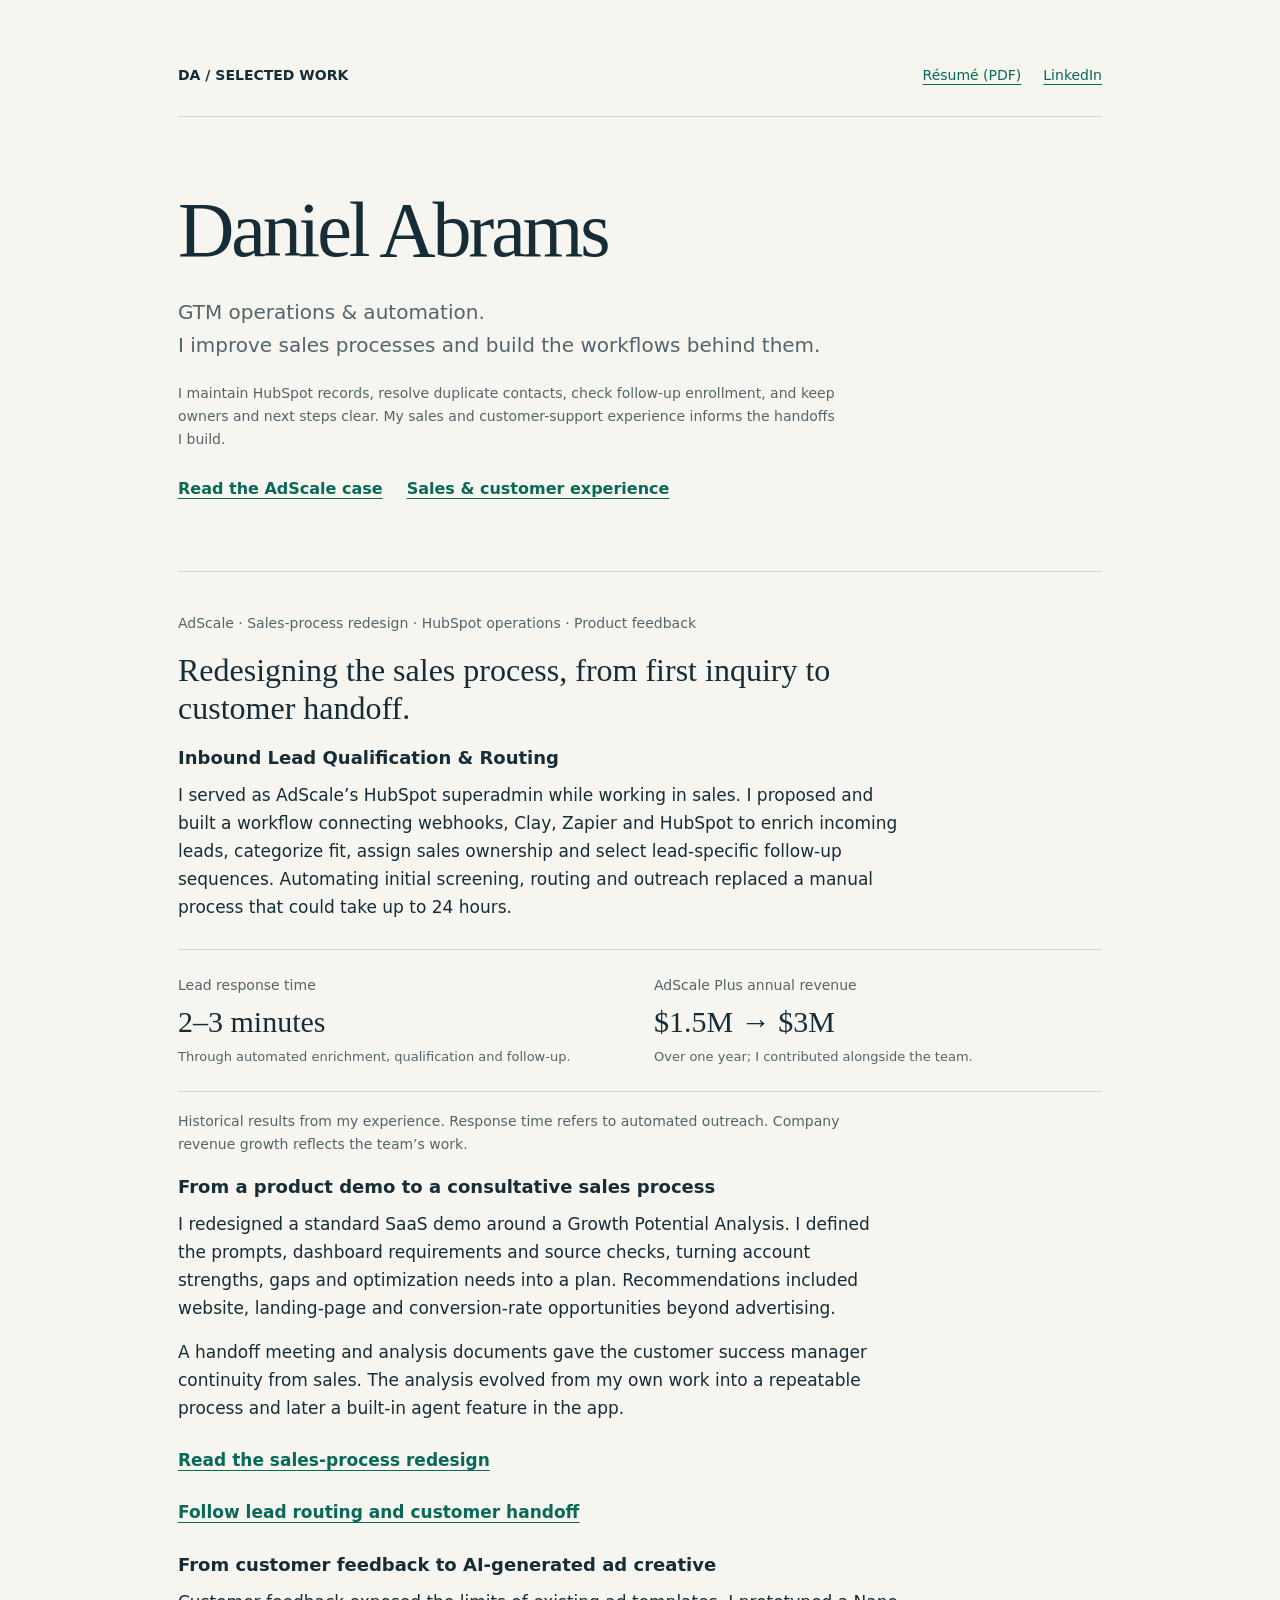
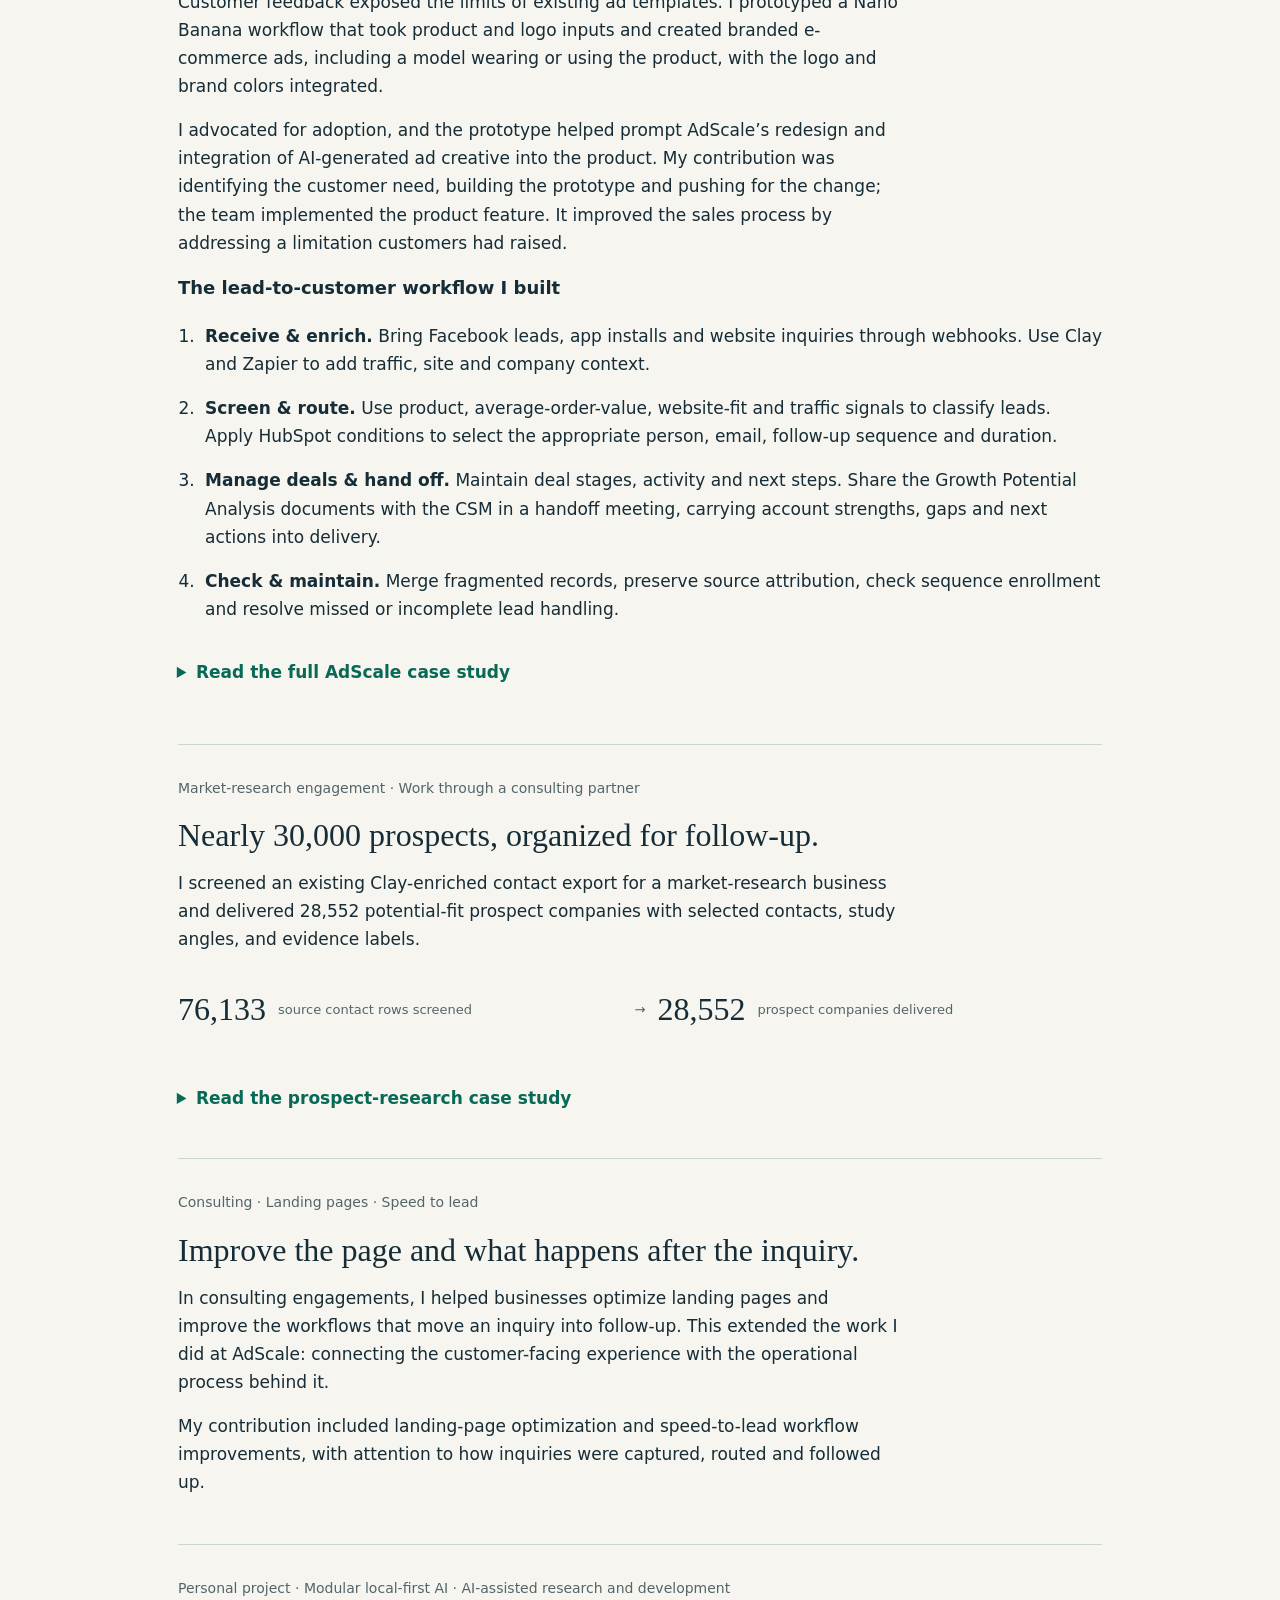
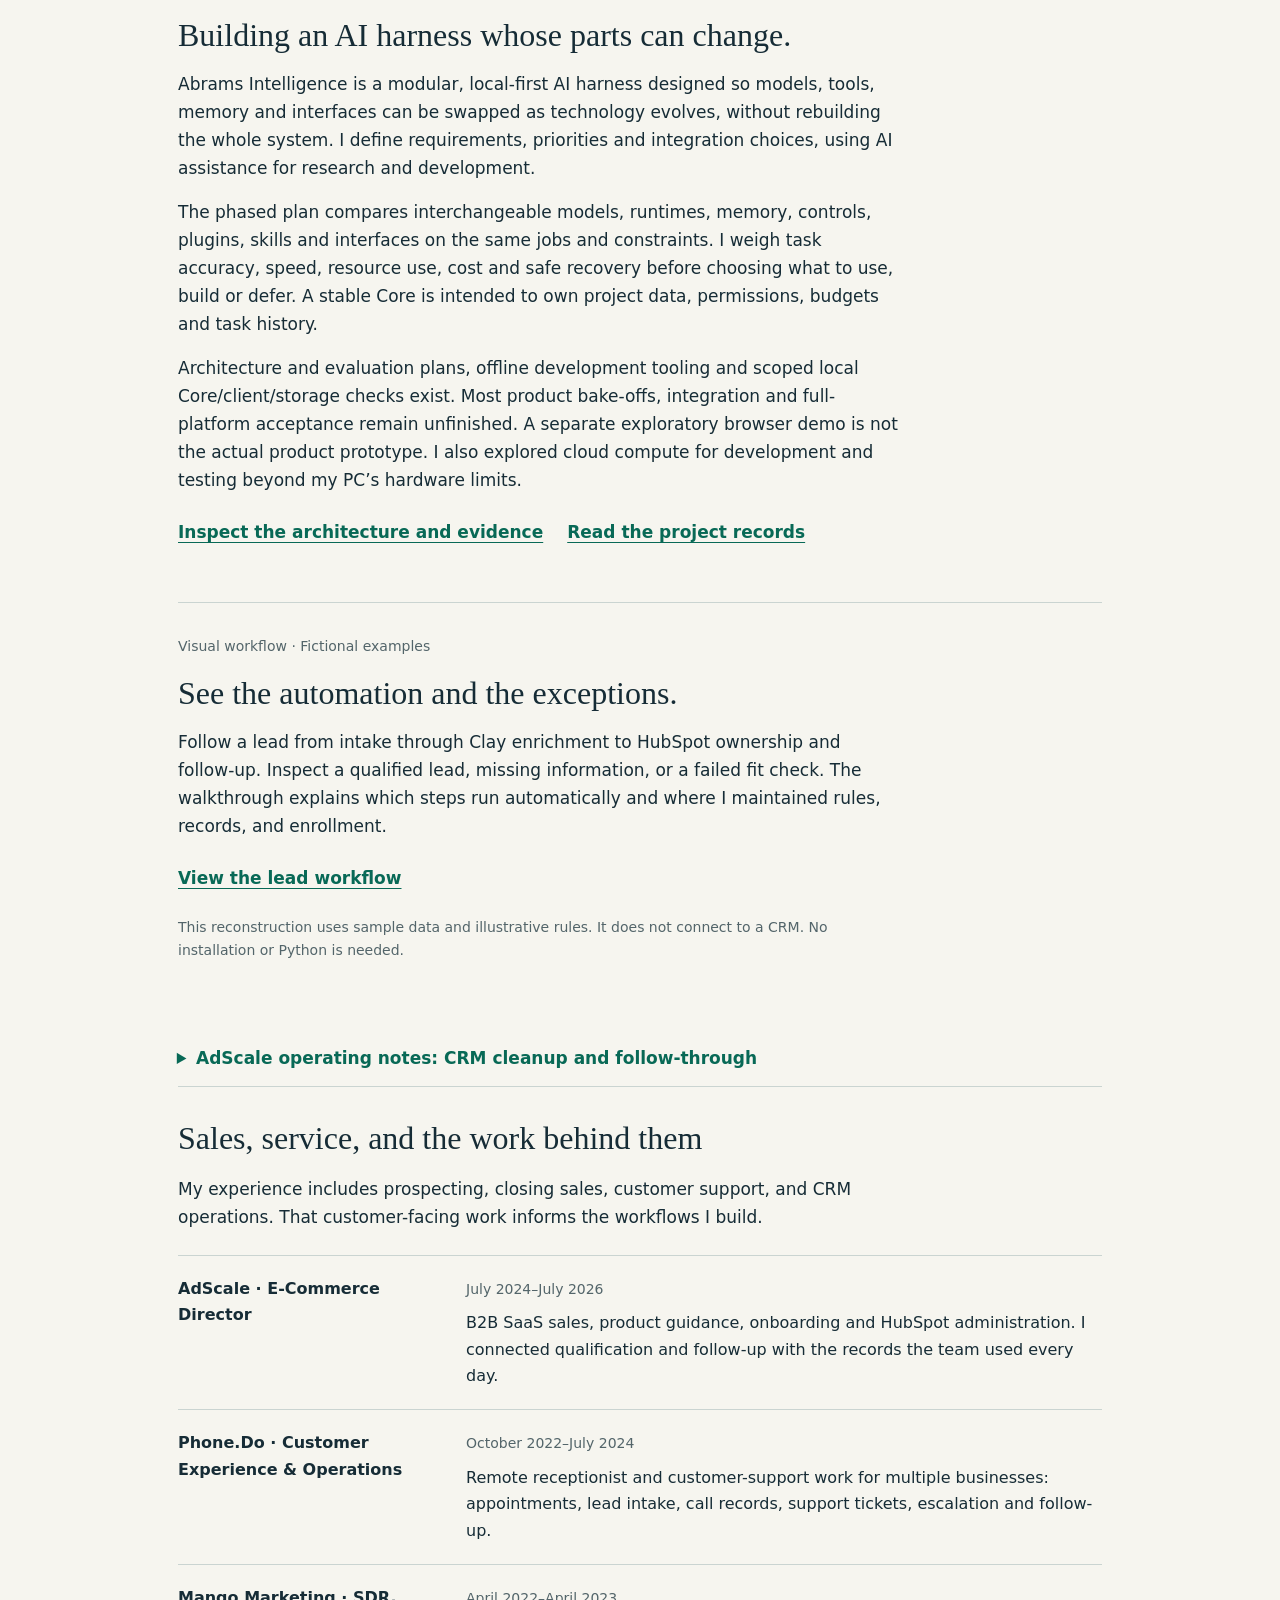
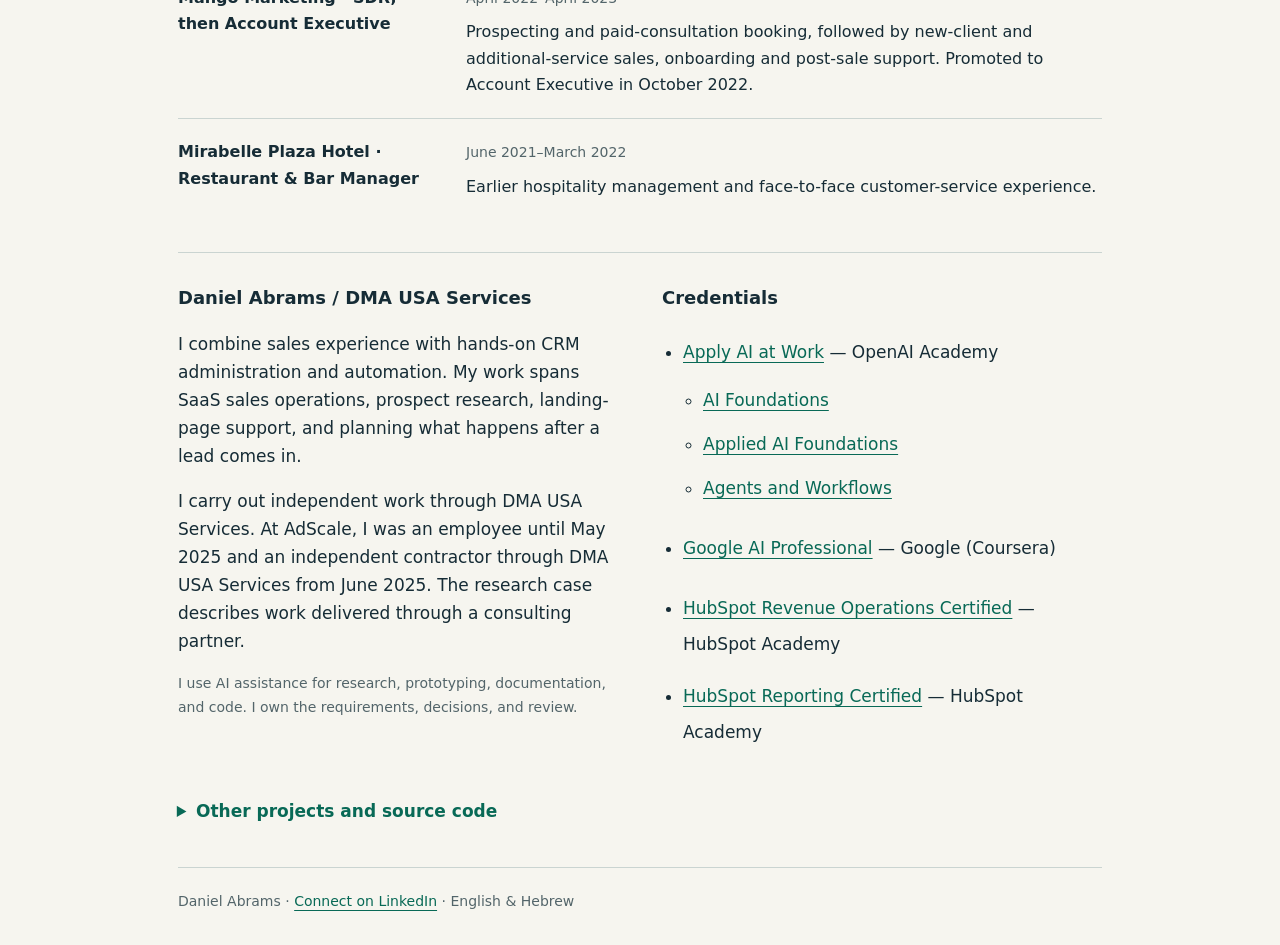
==== commit de0b717e: "Rename inbound lead qualification and routing workflow" ====
--- a/index.html
+++ b/index.html
@@ -20,7 +20,7 @@
 <article class="project" id="adscale"><div class="number" aria-hidden="true">01</div><div>
 <p class="context">AdScale · Sales-process redesign · HubSpot operations · Product feedback</p>
 <h2>Redesigning the sales process, from first inquiry to customer handoff.</h2>
-<h3>Lead qualification and faster follow-up</h3>
+<h3>Inbound Lead Qualification &amp; Routing</h3>
 <p>I served as AdScale’s HubSpot superadmin while working in sales. I proposed and built a workflow connecting webhooks, Clay, Zapier and HubSpot to enrich incoming leads, categorize fit, assign sales ownership and select lead-specific follow-up sequences. Automating initial screening, routing and outreach replaced a manual process that could take up to 24 hours.</p>
 <dl class="results"><div><dt>Lead response time</dt><dd>2–3 minutes</dd><span>Through automated enrichment, qualification and follow-up.</span></div><div><dt>AdScale Plus annual revenue</dt><dd>$1.5M → $3M</dd><span>Over one year; I contributed alongside the team.</span></div></dl>
 <p class="note">Historical results from my experience. Response time refers to automated outreach. Company revenue growth reflects the team’s work.</p>
@@ -57,7 +57,7 @@
 <p>Reduced lead response time to 2–3 minutes through automated enrichment, qualification and follow-up. My sales and operations work contributed to AdScale Plus growing annual revenue from approximately $1.5M to $3M over one year.</p>
 <h3>Explore a reconstruction</h3>
 <p>The linked lead lab uses fictional companies and illustrative rules. It shows the decision structure; it does not reproduce a production HubSpot account.</p>
-<p class="links"><a href="https://theonetruedaniel.github.io/lead-lab/">Open the lead-routing lab</a><a href="https://gamma.app/docs/q5fun7ugwjj0g9n">Read the workflow presentation</a></p>
+<p class="links"><a href="https://theonetruedaniel.github.io/lead-lab/">Open Inbound Lead Qualification &amp; Routing</a><a href="https://gamma.app/docs/q5fun7ugwjj0g9n">Read the workflow presentation</a></p>
 <p class="note"><a href="https://github.com/theonetruedaniel/revops-lead-routing">Optional source code and test cases</a></p>
 </div></details></div></article>
 <article class="project" id="prospecting"><div class="number" aria-hidden="true">02</div><div><p class="context">Market-research engagement · Work through a consulting partner</p><h2>Nearly 30,000 prospects, organized for follow-up.</h2><p>I screened an existing Clay-enriched contact export for a market-research business and delivered 28,552 potential-fit prospect companies with selected contacts, study angles, and evidence labels.</p><div class="research-scale"><strong>76,133</strong><span>source contact rows screened</span><span aria-hidden="true">→</span><strong>28,552</strong><span>prospect companies delivered</span></div><details><summary>Read the prospect-research case study</summary><div class="case-body"><h3>The problem</h3><p>The team had a large contact database. They needed a usable prospect list: relevant businesses, a contact to approach, and a reason a research study might help that business.</p><h3>My contribution</h3><p>I screened the full source list, reconciled its rows, and identified 11,277 duplicate contact rows. I organized potential fits by study category and geography, preserved unknowns in a review queue, and supplied a Google Sheet with a CSV backup.</p><p>The 28,552-company list included a selected existing contact for each company. I kept 9,405 unresolved company groups separate so gaps in evidence would remain visible.</p><h3>Targeted enrichment</h3><p>A separate research batch produced 153 contacts across 144 companies, covering agencies and direct buyers. I used public evidence and Clay enrichment and labeled recorded email addresses by source. I did not add that batch to the main count because the lists may overlap.</p><h3>Result and limits</h3><p>The delivery gave the team a segmented prospect list and research context for follow-up. “Potential fit” describes general relevance. The count does not represent active buyers, verified email deliverability, meetings, or sales.</p><p class="note">I’ve omitted the client name and private contact data. This case describes work delivered through a consulting partner.</p></div></details></div></article>
